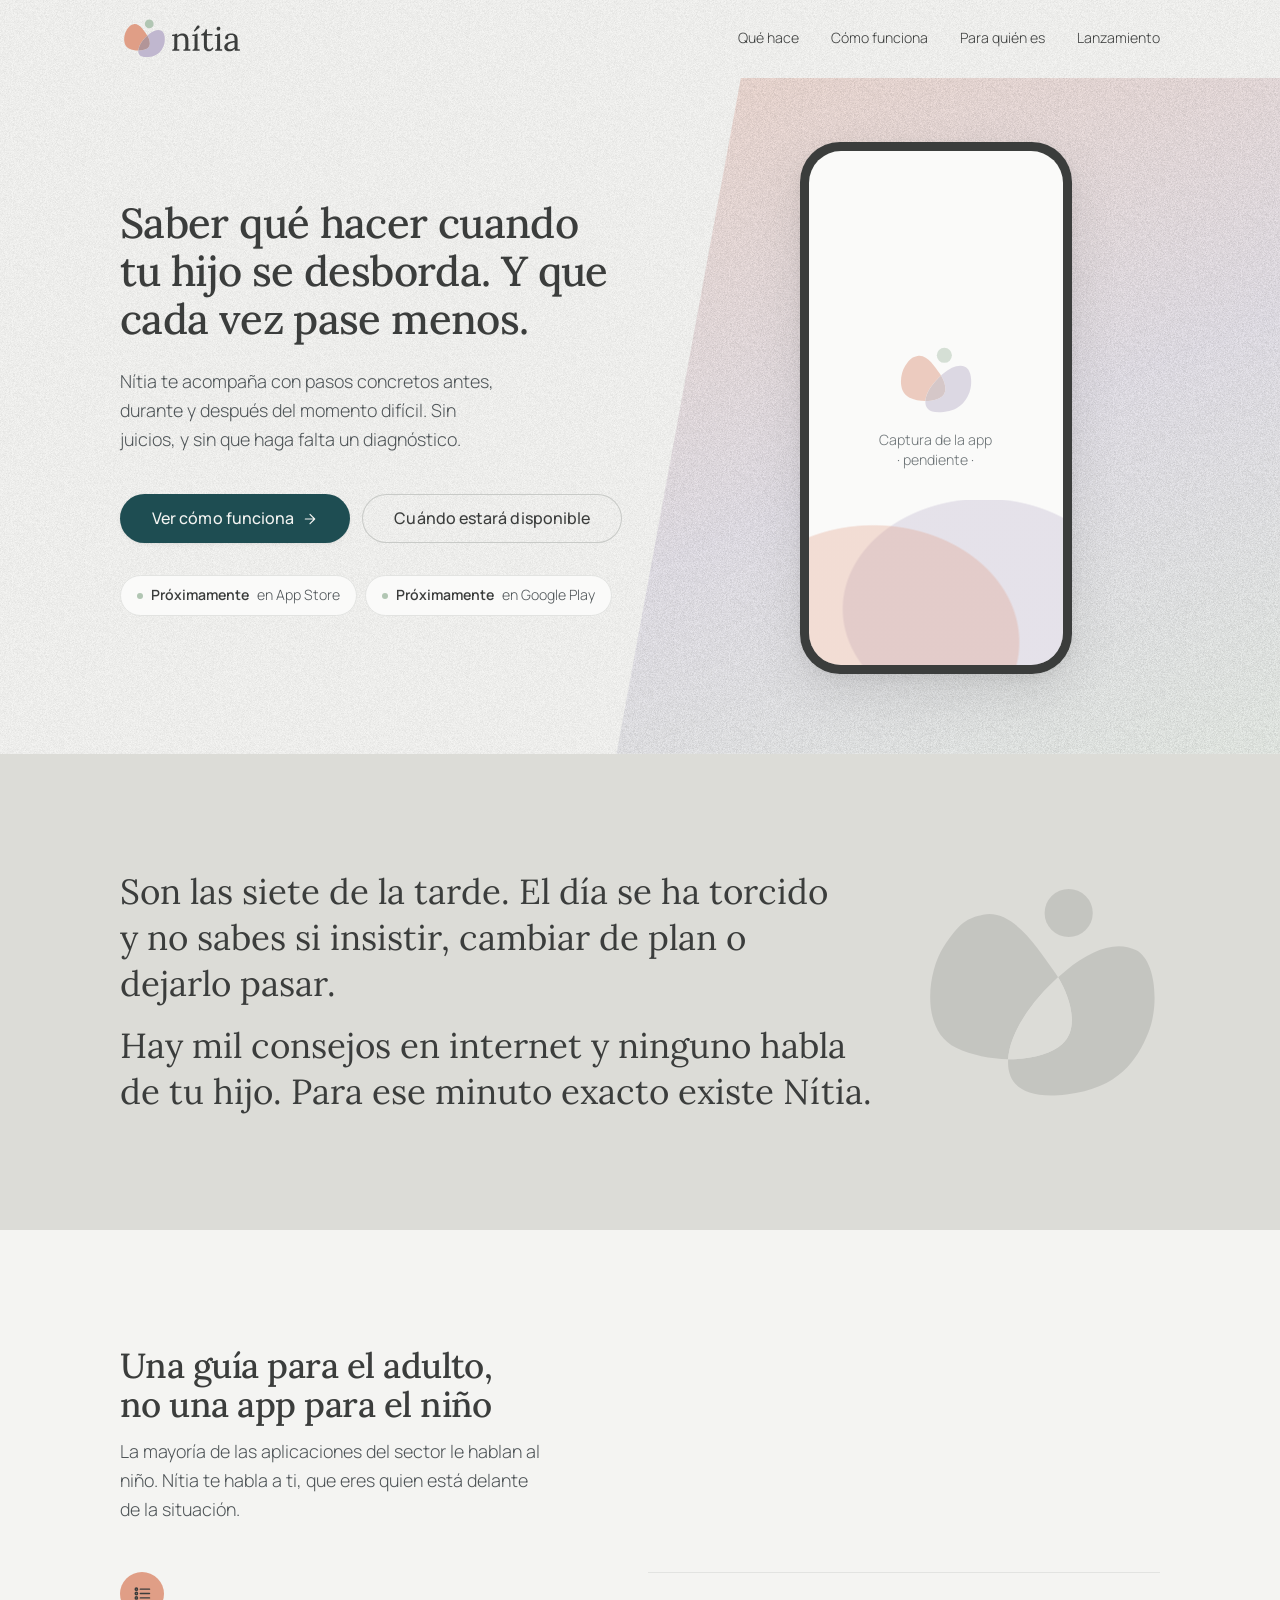
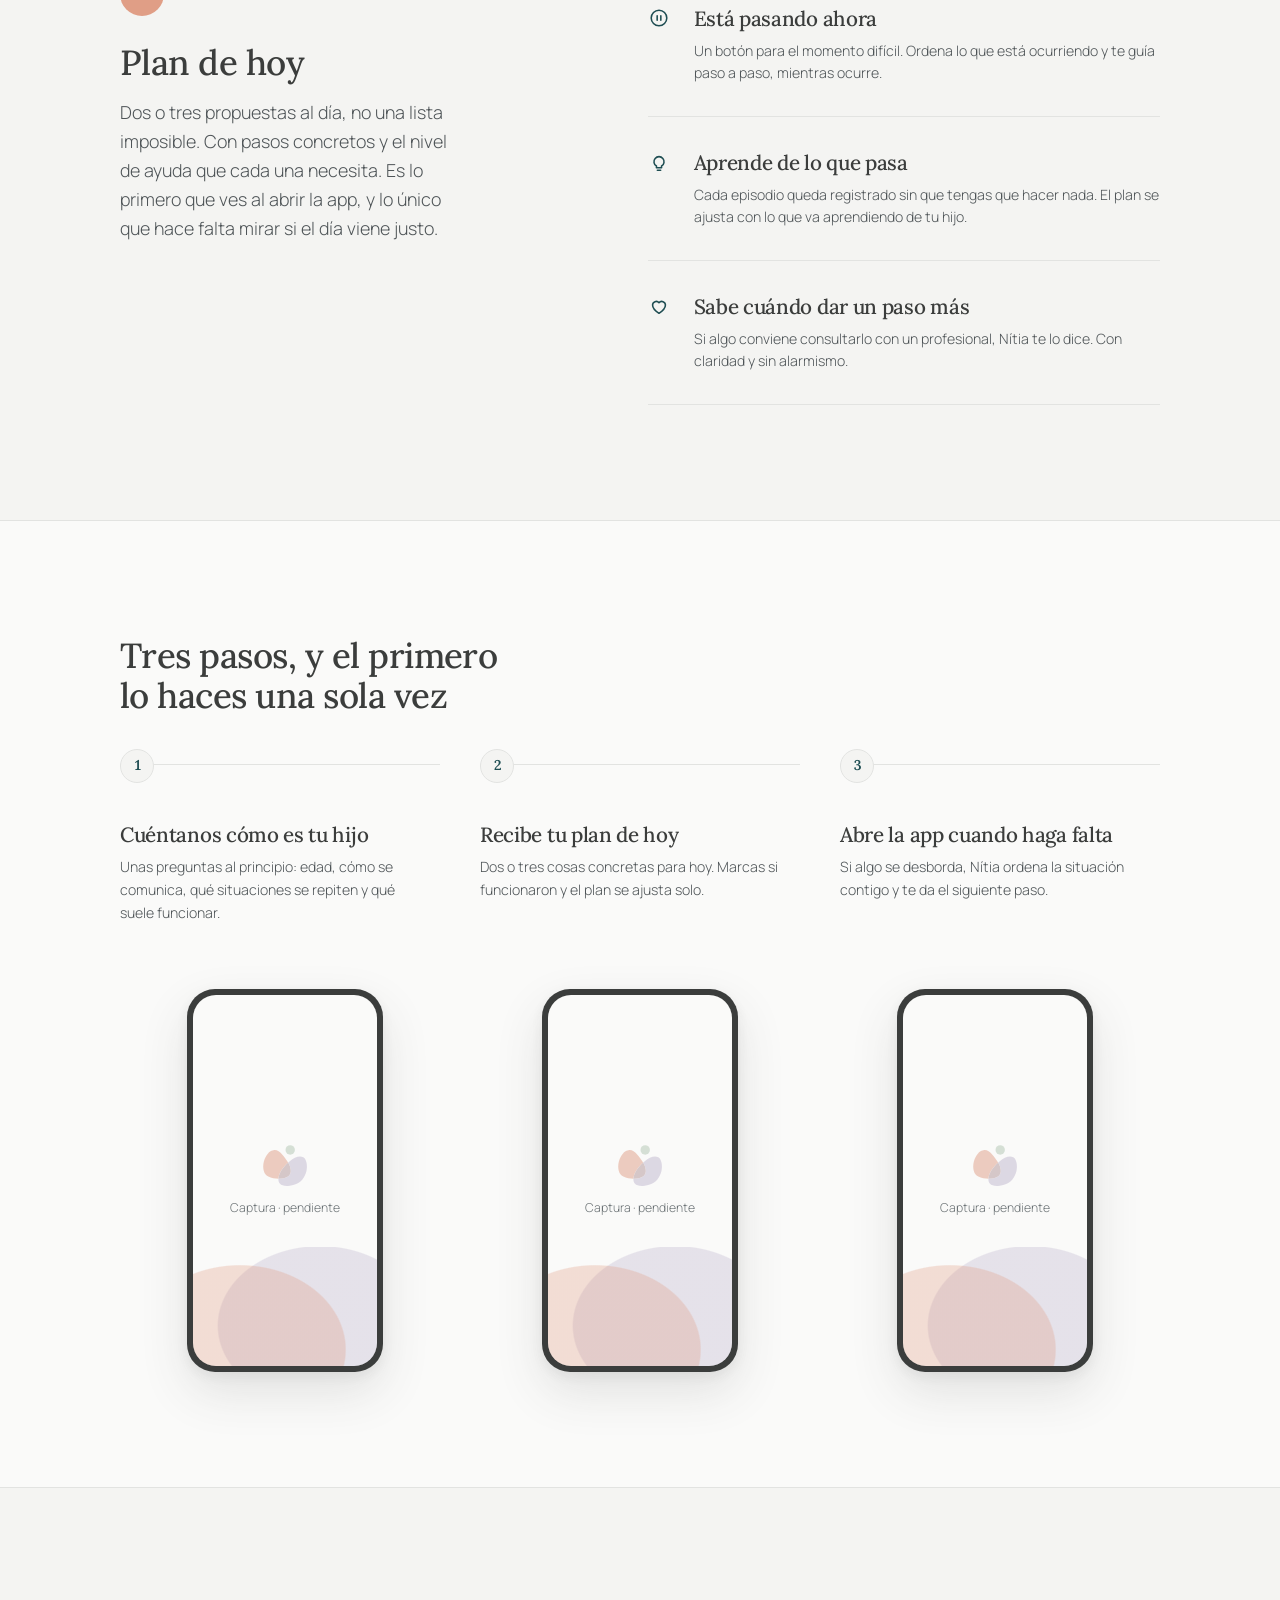
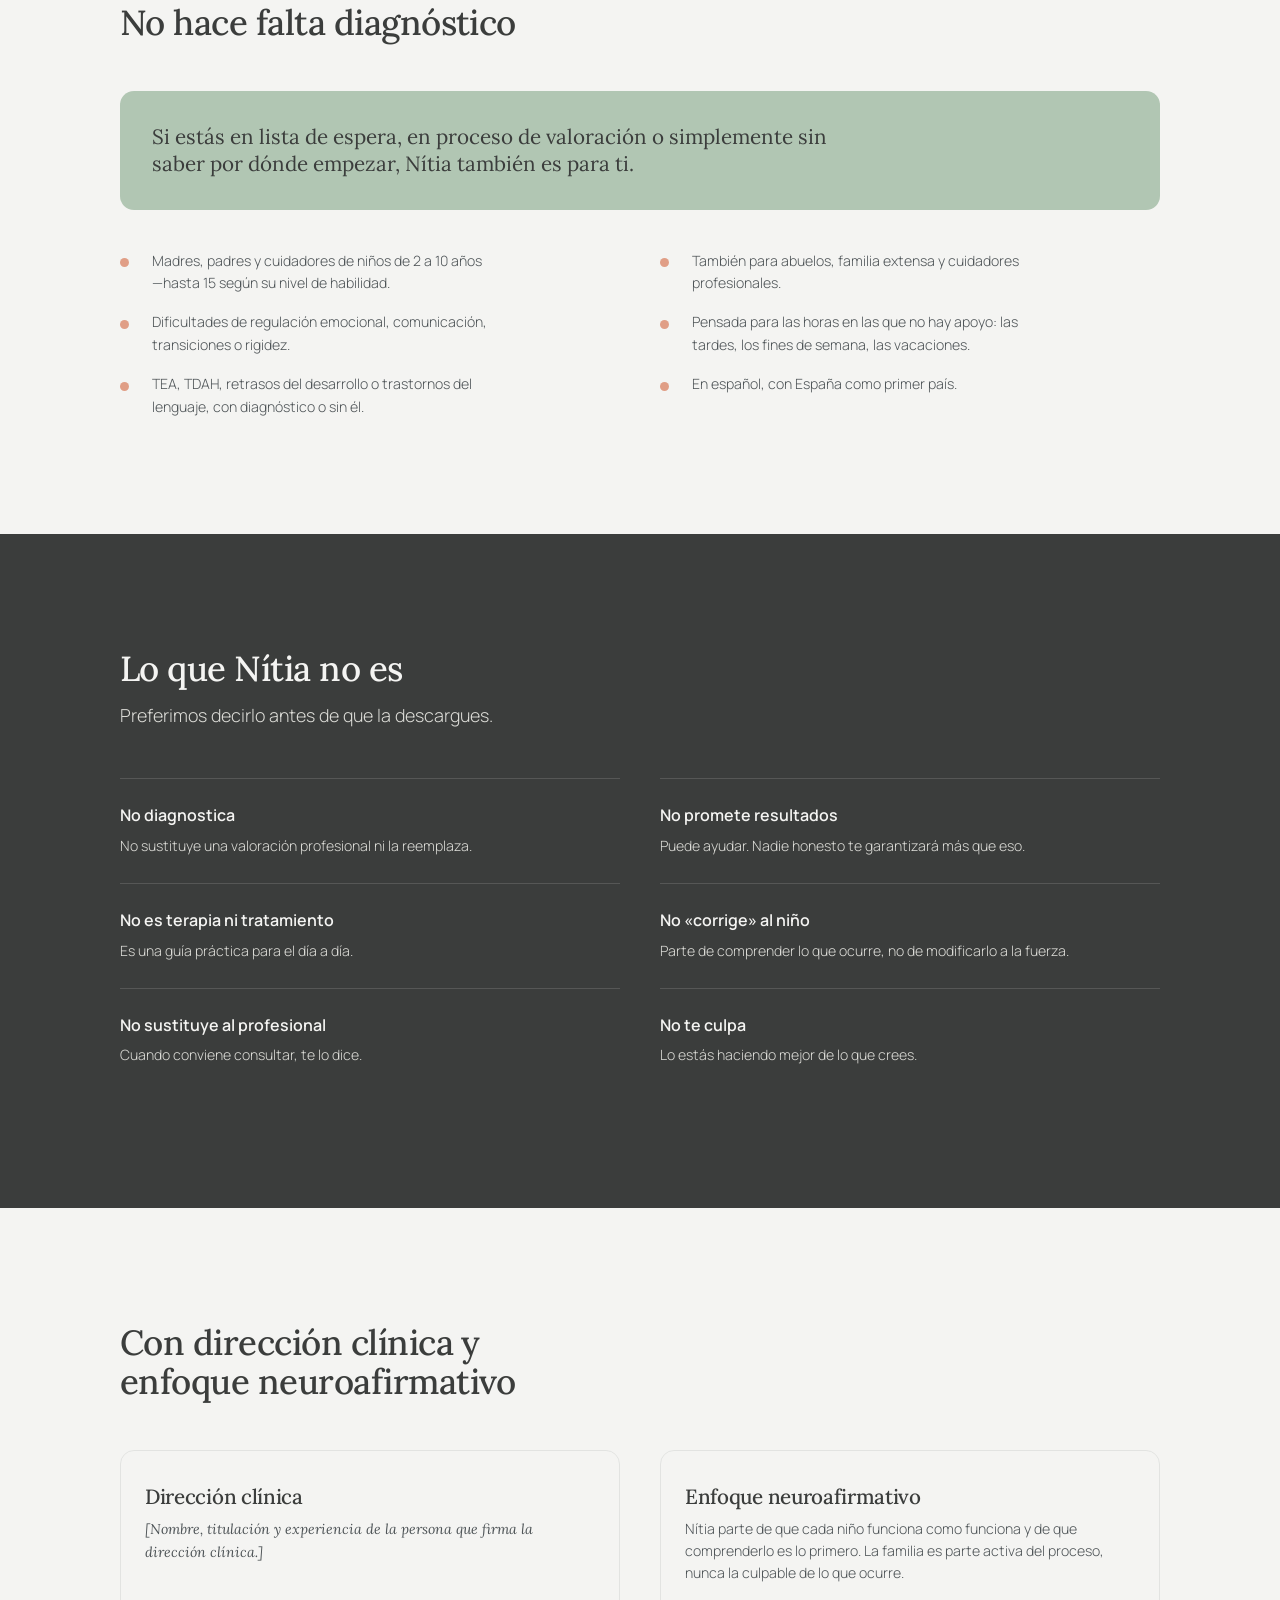
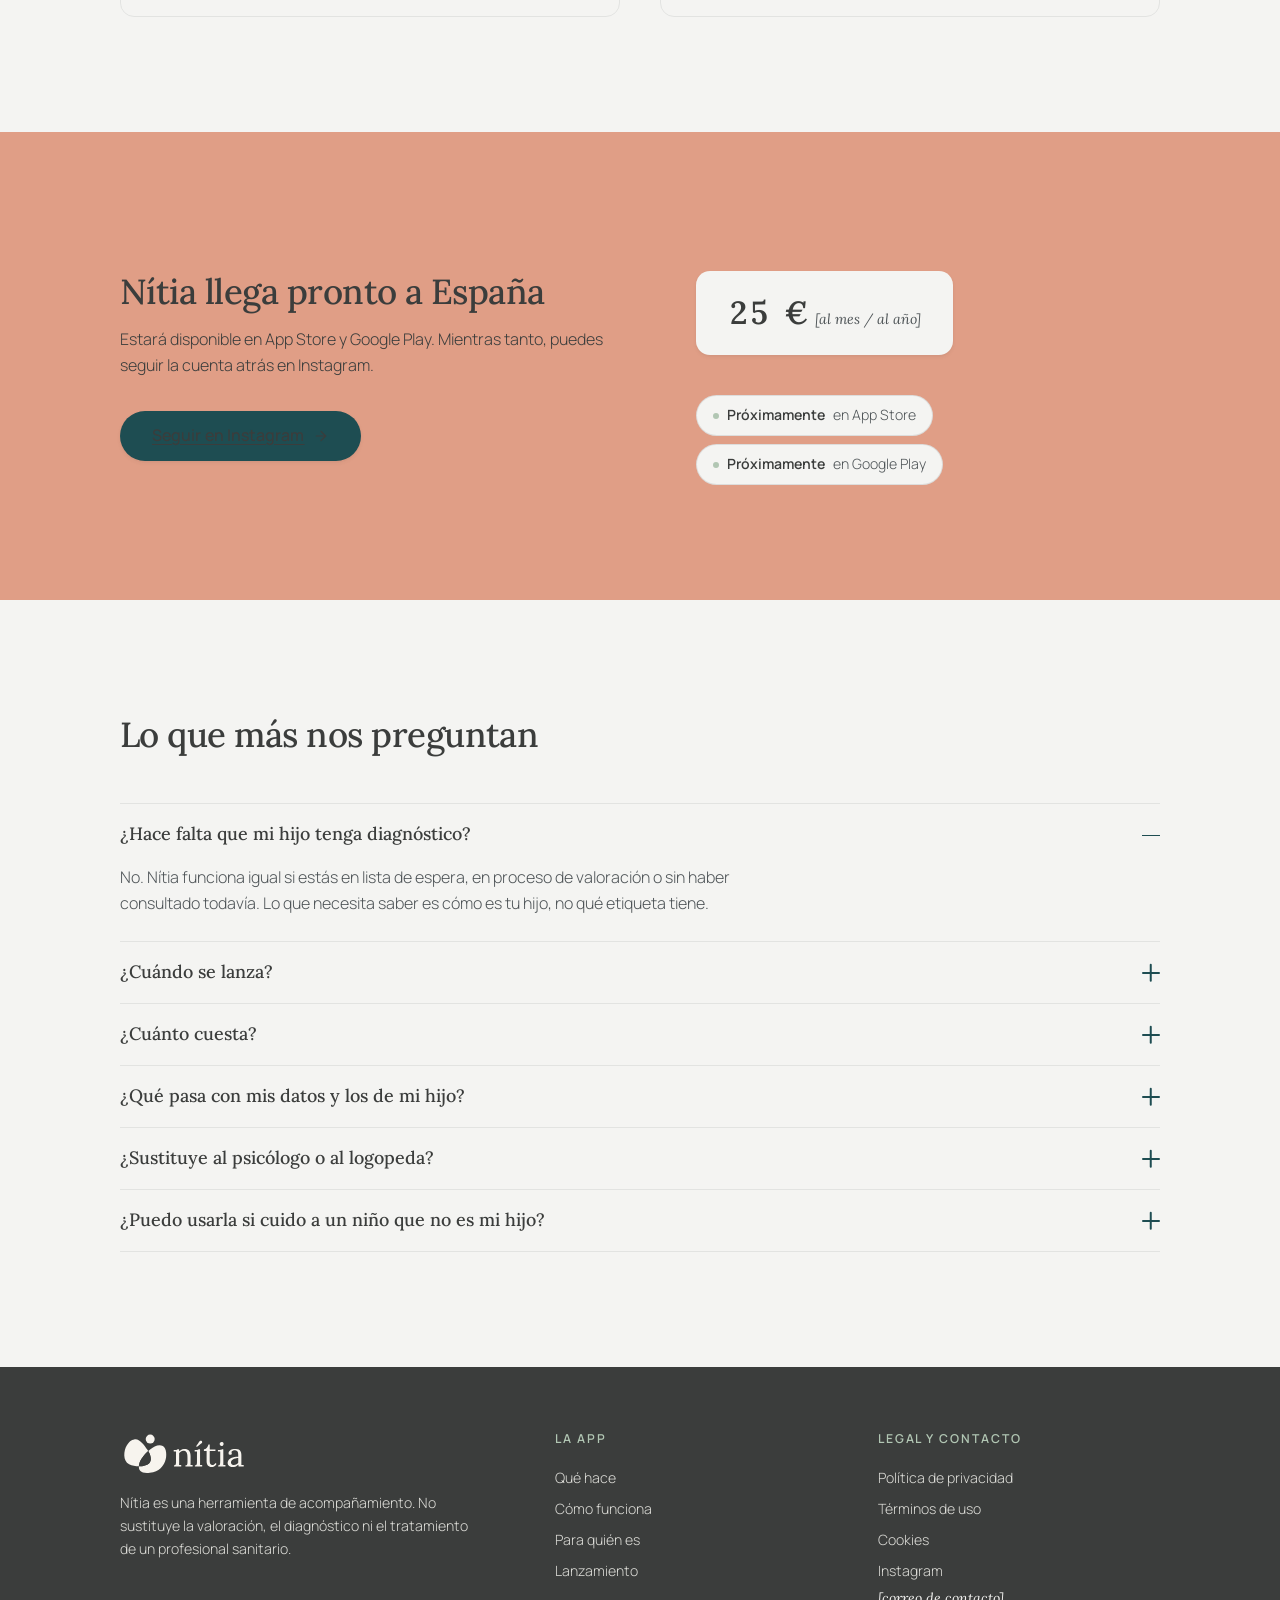
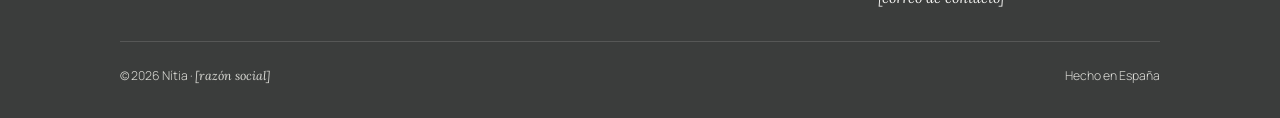
==== index.html @ d36d32ac "Landing Nitia - version para revision del cliente" ====
<!DOCTYPE html>
<html lang="es">
<head>
<meta charset="utf-8">
<meta name="viewport" content="width=device-width, initial-scale=1">

<title>Nítia — Acompañamiento para cuidar con más calma</title>
<meta name="description" content="Nítia acompaña a madres, padres y cuidadores con pasos concretos antes, durante y después del momento difícil. No hace falta diagnóstico. Próximamente en España.">
<!-- El dominio se escribe «nítia.app» para las personas, pero canonical,
     og:url y og:image lo llevan en punycode: es la forma que esperan los
     rastreadores y los generadores de vista previa de WhatsApp o Instagram. -->
<link rel="canonical" href="https://xn--ntia-hpa.app/">

<meta property="og:type" content="website">
<meta property="og:locale" content="es_ES">
<meta property="og:url" content="https://xn--ntia-hpa.app/">
<meta property="og:title" content="Nítia — Acompañamiento para cuidar con más calma">
<meta property="og:description" content="Saber qué hacer cuando tu hijo se desborda. Y que cada vez pase menos.">
<!-- PENDIENTE · imagen para compartir, 1200 × 630 px
<meta property="og:image" content="https://xn--ntia-hpa.app/src/img/og.jpg"> -->

<link rel="icon" href="src/img/logo/nitia-isotipo.svg" type="image/svg+xml">
<meta name="theme-color" content="#F7F4EE">

<!-- ══════════════════════════════════════════════════════════════════════
     TIPOGRAFÍA · autoalojada desde el 15-09-2026.
     Los ocho .woff2 están en src/fuentes/ (184 KB, subconjunto latino).
     Ya NO se pide nada a servidores de Google: ni conexión, ni IP del
     visitante entregada a un tercero.
     Se precargan los DOS CORTES QUE LA PÁGINA USA DE VERDAD —el cuerpo en
     Manrope 300 y los titulares en Lora 500—, medidos sobre la página
     renderizada. Precargar un corte que nadie usa son bytes tirados.
     ══════════════════════════════════════════════════════════════════════ -->
<link rel="preload" href="src/fuentes/manrope-latin-300-normal.woff2" as="font" type="font/woff2" crossorigin>
<link rel="preload" href="src/fuentes/lora-latin-500-normal.woff2" as="font" type="font/woff2" crossorigin>
<link rel="stylesheet" href="src/fuentes/fuentes.css?v=2026-09-15">

<!-- Hojas modulares, en paralelo y en orden de cascada. -->
<link rel="stylesheet" href="css/01-tokens.css?v=2026-09-15">
<link rel="stylesheet" href="css/02-base.css?v=2026-09-15">
<link rel="stylesheet" href="css/03-componentes.css?v=2026-09-15">
<link rel="stylesheet" href="css/04-secciones.css?v=2026-09-15">
<link rel="stylesheet" href="css/05-utilidades.css?v=2026-09-15">
</head>

<body data-modo="presentacion">
<div class="grano" aria-hidden="true"></div>

<a class="saltar" href="#contenido">Saltar al contenido</a>

<!-- ══ Cabecera ═══════════════════════════════════════════════════════ -->
<header class="cabecera" data-fijada="no">
  <div class="envoltura cabecera__fila">
    <!-- "./" y no "/": así el enlace funciona tanto si la página vive en la
     raíz de su dominio como si está en una subcarpeta (GitHub Pages). -->
    <a class="marca" href="./" aria-label="Nítia — inicio">
      <img src="src/img/logo/nitia-logo.svg" alt="" width="820" height="291" decoding="async">
    </a>
    <nav class="menu" aria-label="Principal">
      <a href="#que-hace">Qué hace</a>
      <a href="#como-funciona">Cómo funciona</a>
      <a href="#para-quien">Para quién es</a>
      <a href="#lanzamiento">Lanzamiento</a>
    </nav>
  </div>
</header>

<main id="contenido">

<!-- ══ 1 · Héroe ══════════════════════════════════════════════════════ -->
<section class="heroe">
  <!-- Plano de color con borde recto, en la mitad derecha. Sustituye a las
       dos manchas difusas que había aquí: enmarca el dispositivo y deja la
       columna de texto sobre crema limpia. Las tintas siguen siendo las del
       brandbook; lo que cambia es que hay una decisión de composición en vez
       de una forma orgánica aproximada. -->
  <div class="heroe__plano" aria-hidden="true"></div>

  <div class="envoltura heroe__reticula">
    <div>
      <h1 data-aparece style="--retraso:60ms">
        Saber qué hacer cuando tu hijo se desborda. Y que cada vez pase menos.
      </h1>
      <p class="heroe__entrada" data-aparece style="--retraso:140ms">
        Nítia te acompaña con pasos concretos antes, durante y después del
        momento difícil. Sin juicios, y sin que haga falta un diagnóstico.
      </p>

      <div class="heroe__acciones" data-aparece style="--retraso:220ms">
        <a class="boton" href="#como-funciona">
          Ver cómo funciona
          <svg class="flecha" viewBox="0 0 24 24" fill="none" stroke="currentColor"
               stroke-width="1.8" stroke-linecap="round" stroke-linejoin="round" aria-hidden="true">
            <path d="M5 12h13M12 5l7 7-7 7"/>
          </svg>
        </a>
        <a class="boton boton--fantasma" href="#lanzamiento">Cuándo estará disponible</a>
      </div>

      <div class="tiendas" data-aparece style="--retraso:290ms">
        <!-- Las insignias oficiales de App Store y Google Play son activos de
             marca de Apple y Google, con normas de uso propias. Hasta que se
             descarguen de sus recursos oficiales, este tratamiento
             tipográfico dice lo mismo sin usarlas indebidamente. -->
        <span class="pildora"><span class="punto"></span><b>Próximamente</b> en App Store</span>
        <span class="pildora"><span class="punto"></span><b>Próximamente</b> en Google Play</span>
      </div>
    </div>

    <div data-aparece style="--retraso:180ms; justify-self:center">
      <div class="marco">
        <div class="marco__pantalla">
          <!-- PENDIENTE · captura real. Cuando llegue:
               <img src="src/img/capturas/inicio.png" alt="Pantalla de inicio de Nítia">
               y se borra el marcador de abajo. Ver src/img/capturas/LEEME.md -->
          <img loading="lazy" decoding="async" class="marco__filigrana" src="src/img/logo/nitia-isotipo.svg" alt="" aria-hidden="true" width="283" height="262">
          <p class="marco__nota">Captura de la app<br>· pendiente ·</p>
        </div>
      </div>
    </div>
  </div>
</section>

<!-- ══ 2 · El momento ═════════════════════════════════════════════════ -->
<section class="momento">
  <div class="envoltura">
    <div class="momento__reticula">
      <div class="momento__texto" data-aparece style="--retraso:80ms">
        <p>Son las siete de la tarde. El día se ha torcido y no sabes si insistir,
           cambiar de plan o dejarlo pasar.</p>
        <p>Hay mil consejos en internet y ninguno habla de tu hijo. Para ese
           minuto exacto existe Nítia.</p>
      </div>
      <!-- Isotipo de filigrana: equilibra la banda con marca, no con relleno.
           La aparición va en el contenedor para no pisar la opacidad. -->
      <div data-aparece style="--retraso:200ms">
        <img loading="lazy" decoding="async" class="momento__filigrana" src="src/img/logo/nitia-isotipo-carbon.svg"
             alt="" aria-hidden="true" width="283" height="262">
      </div>
    </div>
  </div>
</section>

<!-- ══ 3 · Qué hace ═══════════════════════════════════════════════════ -->
<section id="que-hace">
  <div class="envoltura">
    <div class="encabeza" data-aparece>
      <h2>Una guía para el adulto, no una app para el niño</h2>
      <p>La mayoría de las aplicaciones del sector le hablan al niño. Nítia te
         habla a ti, que eres quien está delante de la situación.</p>
    </div>

    <!-- Cuatro capacidades distintas, con jerarquia: la principal ocupa el
         doble y las otras tres se leen como filas. Ni una sola caja. -->
    <div class="hace">
      <article class="hace__principal" data-aparece>
        <div class="ficha ficha--terracota">
          <svg viewBox="0 0 24 24" fill="none" stroke="#3B3D3C" stroke-width="1.7"
               stroke-linecap="round" stroke-linejoin="round" aria-hidden="true">
            <path d="M9.5 7H20M9.5 12H20M9.5 17H20"/>
            <circle cx="5" cy="7" r="1.3"/><circle cx="5" cy="12" r="1.3"/><circle cx="5" cy="17" r="1.3"/>
          </svg>
        </div>
        <h3>Plan de hoy</h3>
        <p>Dos o tres propuestas al d&iacute;a, no una lista imposible. Con pasos
           concretos y el nivel de ayuda que cada una necesita. Es lo primero
           que ves al abrir la app, y lo &uacute;nico que hace falta mirar si el d&iacute;a
           viene justo.</p>
      </article>

      <div class="hace__resto">
        <article class="hace__fila" data-aparece>
          <svg class="hace__icono" viewBox="0 0 24 24" fill="none" stroke="currentColor"
               stroke-width="1.7" stroke-linecap="round" stroke-linejoin="round" aria-hidden="true">
            <circle cx="12" cy="12" r="8.5"/><path d="M10 9.5v5M14 9.5v5"/>
          </svg>
          <div>
            <h3>Est&aacute; pasando ahora</h3>
            <p>Un bot&oacute;n para el momento dif&iacute;cil. Ordena lo que est&aacute; ocurriendo
               y te gu&iacute;a paso a paso, mientras ocurre.</p>
          </div>
        </article>

        <article class="hace__fila" data-aparece style="--retraso:70ms">
          <svg class="hace__icono" viewBox="0 0 24 24" fill="none" stroke="currentColor"
               stroke-width="1.7" stroke-linecap="round" stroke-linejoin="round" aria-hidden="true">
            <path d="M9.2 16.4a5.5 5.5 0 1 1 5.6 0v1.9H9.2z"/><path d="M10.2 21h3.6"/>
          </svg>
          <div>
            <h3>Aprende de lo que pasa</h3>
            <p>Cada episodio queda registrado sin que tengas que hacer nada. El
               plan se ajusta con lo que va aprendiendo de tu hijo.</p>
          </div>
        </article>

        <article class="hace__fila" data-aparece style="--retraso:140ms">
          <svg class="hace__icono" viewBox="0 0 24 24" fill="none" stroke="currentColor"
               stroke-width="1.7" stroke-linecap="round" stroke-linejoin="round" aria-hidden="true">
            <path d="M12 20s-7-4.4-7-9a4 4 0 0 1 7-2.6A4 4 0 0 1 19 11c0 4.6-7 9-7 9z"/>
          </svg>
          <div>
            <h3>Sabe cu&aacute;ndo dar un paso m&aacute;s</h3>
            <p>Si algo conviene consultarlo con un profesional, N&iacute;tia te lo
               dice. Con claridad y sin alarmismo.</p>
          </div>
        </article>
      </div>
    </div>
  </div>
</section>

<!-- ══ 4 · Cómo funciona ══════════════════════════════════════════════ -->
<section id="como-funciona" class="comofunciona">
  <div class="envoltura">
    <div class="encabeza" data-aparece>
      <h2>Tres pasos, y el primero lo haces una sola vez</h2>
    </div>

    <div class="rejilla rejilla--3 rejilla--ancha escalonado">
      <div class="paso" data-aparece>
        <span class="paso__numero">1</span>
        <h3>Cuéntanos cómo es tu hijo</h3>
        <p>Unas preguntas al principio: edad, cómo se comunica, qué situaciones
           se repiten y qué suele funcionar.</p>
      </div>
      <div class="paso" data-aparece>
        <span class="paso__numero">2</span>
        <h3>Recibe tu plan de hoy</h3>
        <p>Dos o tres cosas concretas para hoy. Marcas si funcionaron y el plan
           se ajusta solo.</p>
      </div>
      <div class="paso" data-aparece>
        <span class="paso__numero">3</span>
        <h3>Abre la app cuando haga falta</h3>
        <p>Si algo se desborda, Nítia ordena la situación contigo y te da el
           siguiente paso.</p>
      </div>
    </div>

    <div class="comofunciona__marcos escalonado">
      <!-- PENDIENTE · las tres capturas. Ver src/img/capturas/LEEME.md -->
      <div class="marco marco--chico" data-aparece>
        <div class="marco__pantalla">
          <img loading="lazy" decoding="async" class="marco__filigrana" src="src/img/logo/nitia-isotipo.svg" alt="" aria-hidden="true" width="283" height="262">
          <p class="marco__nota">Captura · pendiente</p>
        </div>
      </div>
      <div class="marco marco--chico" data-aparece>
        <div class="marco__pantalla">
          <img loading="lazy" decoding="async" class="marco__filigrana" src="src/img/logo/nitia-isotipo.svg" alt="" aria-hidden="true" width="283" height="262">
          <p class="marco__nota">Captura · pendiente</p>
        </div>
      </div>
      <div class="marco marco--chico" data-aparece>
        <div class="marco__pantalla">
          <img loading="lazy" decoding="async" class="marco__filigrana" src="src/img/logo/nitia-isotipo.svg" alt="" aria-hidden="true" width="283" height="262">
          <p class="marco__nota">Captura · pendiente</p>
        </div>
      </div>
    </div>
  </div>
</section>

<!-- ══ 5 · Para quién es ══════════════════════════════════════════════ -->
<section id="para-quien">
  <div class="envoltura">
    <div class="encabeza" data-aparece>
      <h2>No hace falta diagnóstico</h2>
    </div>

    <div class="abierto" data-aparece style="--retraso:80ms">
      <p>Si estás en lista de espera, en proceso de valoración o simplemente sin
         saber por dónde empezar, Nítia también es para ti.</p>
    </div>

    <div class="rejilla rejilla--2 rejilla--ancha">
      <ul class="listado" data-aparece>
        <li>Madres, padres y cuidadores de niños de 2 a 10 años —hasta 15 según su nivel de habilidad.</li>
        <li>Dificultades de regulación emocional, comunicación, transiciones o rigidez.</li>
        <li>TEA, TDAH, retrasos del desarrollo o trastornos del lenguaje, con diagnóstico o sin él.</li>
      </ul>
      <ul class="listado" data-aparece style="--retraso:90ms">
        <li>También para abuelos, familia extensa y cuidadores profesionales.</li>
        <li>Pensada para las horas en las que no hay apoyo: las tardes, los fines de semana, las vacaciones.</li>
        <li>En español, con España como primer país.</li>
      </ul>
    </div>
  </div>
</section>

<!-- ══ 6 · Lo que Nítia no es ═════════════════════════════════════════ -->
<section class="noes">
  <div class="envoltura">
    <div class="encabeza" data-aparece>
      <h2>Lo que Nítia no es</h2>
      <p>Preferimos decirlo antes de que la descargues.</p>
    </div>

    <div class="rejilla rejilla--2 rejilla--ancha">
      <div data-aparece>
        <div class="negacion"><b>No diagnostica</b><span>No sustituye una valoración profesional ni la reemplaza.</span></div>
        <div class="negacion"><b>No es terapia ni tratamiento</b><span>Es una guía práctica para el día a día.</span></div>
        <div class="negacion"><b>No sustituye al profesional</b><span>Cuando conviene consultar, te lo dice.</span></div>
      </div>
      <div data-aparece style="--retraso:90ms">
        <div class="negacion"><b>No promete resultados</b><span>Puede ayudar. Nadie honesto te garantizará más que eso.</span></div>
        <div class="negacion"><b>No «corrige» al niño</b><span>Parte de comprender lo que ocurre, no de modificarlo a la fuerza.</span></div>
        <div class="negacion"><b>No te culpa</b><span>Lo estás haciendo mejor de lo que crees.</span></div>
      </div>
    </div>
  </div>
</section>

<!-- ══ 7 · Quién está detrás ══════════════════════════════════════════ -->
<section class="detras">
  <div class="envoltura">
    <div class="encabeza" data-aparece>
      <h2>Con dirección clínica y enfoque neuroafirmativo</h2>
    </div>

    <div class="rejilla rejilla--2 rejilla--ancha escalonado">
      <article class="tarjeta" data-aparece>
        <h3>Dirección clínica</h3>
        <!-- PENDIENTE · datos reales del Cliente. No se inventa ninguna credencial. -->
        <p><em>[Nombre, titulación y experiencia de la persona que firma la
           dirección clínica.]</em></p>
      </article>
      <article class="tarjeta" data-aparece>
        <h3>Enfoque neuroafirmativo</h3>
        <p>Nítia parte de que cada niño funciona como funciona y de que
           comprenderlo es lo primero. La familia es parte activa del proceso,
           nunca la culpable de lo que ocurre.</p>
      </article>
    </div>
  </div>
</section>

<!-- ══ 8 · Lanzamiento ════════════════════════════════════════════════ -->
<section id="lanzamiento" class="lanzamiento">
  <div class="envoltura lanzamiento__reticula">
   <div class="lanzamiento__caja">
    <h2 data-aparece style="--retraso:60ms">Nítia llega pronto a España</h2>

    <!-- ── Modo presentación · activo ──────────────────────────────── -->
    <div class="solo-presentacion" data-aparece style="--retraso:130ms">
      <p>Estará disponible en App Store y Google Play. Mientras tanto, puedes
         seguir la cuenta atrás en Instagram.</p>

      <p style="margin-top:var(--e-6)">
        <a class="boton" href="https://instagram.com/nitia.app" rel="noopener">
          Seguir en Instagram
          <svg class="flecha" viewBox="0 0 24 24" fill="none" stroke="currentColor"
               stroke-width="1.8" stroke-linecap="round" stroke-linejoin="round" aria-hidden="true">
            <path d="M5 12h13M12 5l7 7-7 7"/>
          </svg>
        </a>
      </p>
    </div>

    <!-- ── Modo lista de espera · oculto ───────────────────────────────
         Se activa cambiando data-modo en el <body>. Antes hacen falta la
         política de privacidad publicada y un destino para los correos:
         el atributo action está vacío a propósito. -->
    <div class="solo-waitlist">
      <p>Déjanos tu correo y te avisamos el día que Nítia esté disponible.</p>

      <form class="formulario" action="" method="post">
        <label class="solo-lectores" for="correo">Tu correo electrónico</label>
        <input id="correo" name="correo" type="email" required
               autocomplete="email" placeholder="tu@correo.com">
        <button class="boton" type="submit">Avísame</button>
      </form>

      <p class="consentimiento">
        <input id="acepto" name="acepto" type="checkbox" required>
        <label for="acepto">Acepto que Nítia guarde mi correo para avisarme del
          lanzamiento. Puedo darme de baja cuando quiera.
          <a href="legal/privacidad.html">Política de privacidad</a>.</label>
      </p>
    </div>
   </div>

   <!-- Columna derecha: precio y tiendas. Equilibra la banda de color. -->
   <div class="lanzamiento__lado solo-presentacion" data-aparece style="--retraso:200ms">
     <div class="precio">
       <b>25 €</b>
       <!-- PENDIENTE · confirmar la periodicidad de la suscripción -->
       <span><em>[al mes / al año]</em></span>
     </div>
     <div class="tiendas">
       <span class="pildora"><span class="punto"></span><b>Próximamente</b> en App Store</span>
       <span class="pildora"><span class="punto"></span><b>Próximamente</b> en Google Play</span>
     </div>
   </div>
  </div>
</section>

<!-- ══ 9 · Preguntas frecuentes ═══════════════════════════════════════ -->
<section>
  <div class="envoltura preguntas__caja">
    <div class="encabeza" data-aparece>
      <h2>Lo que más nos preguntan</h2>
    </div>

    <div data-aparece style="--retraso:80ms">
      <div class="acordeon" data-abierto="si">
        <button class="acordeon__cabeza" type="button" aria-expanded="true" aria-controls="p1">
          ¿Hace falta que mi hijo tenga diagnóstico?
          <span class="acordeon__signo" aria-hidden="true"></span>
        </button>
        <div class="acordeon__caja" id="p1">
          <div class="acordeon__interior">
            <p>No. Nítia funciona igual si estás en lista de espera, en proceso
               de valoración o sin haber consultado todavía. Lo que necesita
               saber es cómo es tu hijo, no qué etiqueta tiene.</p>
          </div>
        </div>
      </div>

      <div class="acordeon" data-abierto="no">
        <button class="acordeon__cabeza" type="button" aria-expanded="false" aria-controls="p2">
          ¿Cuándo se lanza?
          <span class="acordeon__signo" aria-hidden="true"></span>
        </button>
        <div class="acordeon__caja" id="p2">
          <div class="acordeon__interior">
            <!-- PENDIENTE · fecha o ventana de lanzamiento -->
            <p><em>[Fecha o ventana de lanzamiento.]</em></p>
          </div>
        </div>
      </div>

      <div class="acordeon" data-abierto="no">
        <button class="acordeon__cabeza" type="button" aria-expanded="false" aria-controls="p3">
          ¿Cuánto cuesta?
          <span class="acordeon__signo" aria-hidden="true"></span>
        </button>
        <div class="acordeon__caja" id="p3">
          <div class="acordeon__interior">
            <p>La suscripción es de 25 € <em>[al mes / al año]</em>. España es el
               primer país; después llegará a Latinoamérica.</p>
          </div>
        </div>
      </div>

      <div class="acordeon" data-abierto="no">
        <button class="acordeon__cabeza" type="button" aria-expanded="false" aria-controls="p4">
          ¿Qué pasa con mis datos y los de mi hijo?
          <span class="acordeon__signo" aria-hidden="true"></span>
        </button>
        <div class="acordeon__caja" id="p4">
          <div class="acordeon__interior">
            <!-- PENDIENTE · redactar con la política de privacidad definitiva -->
            <p><em>[Qué datos se recogen, para qué, dónde se guardan y cómo se
               eliminan. Responder con la política de privacidad publicada.]</em></p>
          </div>
        </div>
      </div>

      <div class="acordeon" data-abierto="no">
        <button class="acordeon__cabeza" type="button" aria-expanded="false" aria-controls="p5">
          ¿Sustituye al psicólogo o al logopeda?
          <span class="acordeon__signo" aria-hidden="true"></span>
        </button>
        <div class="acordeon__caja" id="p5">
          <div class="acordeon__interior">
            <p>No, y no pretende hacerlo. Nítia acompaña las horas en las que no
               hay nadie más, y te avisa cuando algo conviene consultarlo con un
               profesional.</p>
          </div>
        </div>
      </div>

      <div class="acordeon" data-abierto="no">
        <button class="acordeon__cabeza" type="button" aria-expanded="false" aria-controls="p6">
          ¿Puedo usarla si cuido a un niño que no es mi hijo?
          <span class="acordeon__signo" aria-hidden="true"></span>
        </button>
        <div class="acordeon__caja" id="p6">
          <div class="acordeon__interior">
            <p>Sí. Abuelos, familia extensa y cuidadores profesionales pueden
               usarla igual.</p>
          </div>
        </div>
      </div>
    </div>
  </div>
</section>

</main>

<!-- ══ 10 · Pie ═══════════════════════════════════════════════════════ -->
<footer class="pie">
  <div class="envoltura">
    <div class="pie__superior">
      <div>
        <!-- Monocromo con el encuentro calado, en Crema. El solape queda
             transparente y deja ver el Carbón del pie: es la regla de la
             lámina 04 del brandbook. -->
        <div class="marca">
          <img loading="lazy" decoding="async" src="src/img/logo/nitia-logo-crema.svg" alt="Nítia" width="820" height="291">
        </div>
        <p class="pie__aviso">
          Nítia es una herramienta de acompañamiento. No sustituye la
          valoración, el diagnóstico ni el tratamiento de un profesional
          sanitario.
        </p>
      </div>

      <div>
        <h3>La app</h3>
        <ul>
          <li><a href="#que-hace">Qué hace</a></li>
          <li><a href="#como-funciona">Cómo funciona</a></li>
          <li><a href="#para-quien">Para quién es</a></li>
          <li><a href="#lanzamiento">Lanzamiento</a></li>
        </ul>
      </div>

      <div>
        <h3>Legal y contacto</h3>
        <ul>
          <li><a href="legal/privacidad.html">Política de privacidad</a></li>
          <li><a href="legal/terminos.html">Términos de uso</a></li>
          <li><a href="legal/cookies.html">Cookies</a></li>
          <li><a href="https://instagram.com/nitia.app" rel="noopener">Instagram</a></li>
          <!-- PENDIENTE · correo real de contacto -->
          <li><em>[correo de contacto]</em></li>
        </ul>
      </div>
    </div>

    <div class="pie__inferior">
      <!-- PENDIENTE · razón social -->
      <span>© 2026 Nítia · <em>[razón social]</em></span>
      <span>Hecho en España</span>
    </div>
  </div>
</footer>

<script src="src/js/microinteracciones.js?v=2026-09-15" defer></script>
<script src="src/js/modo.js?v=2026-09-15" defer></script>
<script src="src/js/medicion.js?v=2026-09-15" defer></script>
</body>
</html>
---- src/fuentes/fuentes.css ----
/* ═══════════════════════════════════════════════════════════════════════
   TIPOGRAFÍA AUTOALOJADA · Lora + Manrope
   Actualizado el 16-09-2026: Manrope sustituye a Inter como palo seco.

   Ocho .woff2, subconjunto latino, descargados del repositorio de Fontsource
   —que empaqueta los originales de Google Fonts— y servidos desde aquí.
   Licencia SIL Open Font License 1.1 en las dos familias: uso comercial y
   alojamiento propio permitidos, también para el Cliente.

   Por qué autoalojarlas: un <link> a fonts.googleapis.com haría que el
   navegador de cada visitante se conectase a un servidor de Google y le
   entregase su IP antes de que nadie acepte nada. En un producto de salud
   infantil dirigido a familias en España, eso no compensa. Además cargan
   antes: una conexión externa menos.

   MANROPE NO TIENE CURSIVA. No existe, no es que falte el archivo. Por eso
   los <em> de la página usan la itálica de Lora (ver 02-base.css). La
   alternativa era dejar que el navegador inclinase la redonda por su cuenta,
   que produce una falsa cursiva y se nota.
   ═══════════════════════════════════════════════════════════════════════ */

/* ── Lora ─────────────────────────────────────────────────────────── */
@font-face {
  font-family: 'Lora';
  font-style: normal;
  font-weight: 400;
  font-display: swap;
  src: url('lora-latin-400-normal.woff2') format('woff2');
  unicode-range: U+0000-00FF, U+0131, U+0152-0153, U+02BB-02BC, U+02C6,
                 U+02DA, U+02DC, U+2000-206F, U+2074, U+20AC, U+2122, U+2191,
                 U+2193, U+2212, U+2215, U+FEFF, U+FFFD;
}
@font-face {
  font-family: 'Lora';
  font-style: normal;
  font-weight: 500;
  font-display: swap;
  src: url('lora-latin-500-normal.woff2') format('woff2');
  unicode-range: U+0000-00FF, U+0131, U+0152-0153, U+02BB-02BC, U+02C6,
                 U+02DA, U+02DC, U+2000-206F, U+2074, U+20AC, U+2122, U+2191,
                 U+2193, U+2212, U+2215, U+FEFF, U+FFFD;
}
@font-face {
  font-family: 'Lora';
  font-style: normal;
  font-weight: 600;
  font-display: swap;
  src: url('lora-latin-600-normal.woff2') format('woff2');
  unicode-range: U+0000-00FF, U+0131, U+0152-0153, U+02BB-02BC, U+02C6,
                 U+02DA, U+02DC, U+2000-206F, U+2074, U+20AC, U+2122, U+2191,
                 U+2193, U+2212, U+2215, U+FEFF, U+FFFD;
}
@font-face {
  font-family: 'Lora';
  font-style: italic;
  font-weight: 400;
  font-display: swap;
  src: url('lora-latin-400-italic.woff2') format('woff2');
  unicode-range: U+0000-00FF, U+0131, U+0152-0153, U+02BB-02BC, U+02C6,
                 U+02DA, U+02DC, U+2000-206F, U+2074, U+20AC, U+2122, U+2191,
                 U+2193, U+2212, U+2215, U+FEFF, U+FFFD;
}
/* ── Manrope ─────────────────────────────────────────────────────────── */
@font-face {
  font-family: 'Manrope';
  font-style: normal;
  font-weight: 300;
  font-display: swap;
  src: url('manrope-latin-300-normal.woff2') format('woff2');
  unicode-range: U+0000-00FF, U+0131, U+0152-0153, U+02BB-02BC, U+02C6,
                 U+02DA, U+02DC, U+2000-206F, U+2074, U+20AC, U+2122, U+2191,
                 U+2193, U+2212, U+2215, U+FEFF, U+FFFD;
}
@font-face {
  font-family: 'Manrope';
  font-style: normal;
  font-weight: 400;
  font-display: swap;
  src: url('manrope-latin-400-normal.woff2') format('woff2');
  unicode-range: U+0000-00FF, U+0131, U+0152-0153, U+02BB-02BC, U+02C6,
                 U+02DA, U+02DC, U+2000-206F, U+2074, U+20AC, U+2122, U+2191,
                 U+2193, U+2212, U+2215, U+FEFF, U+FFFD;
}
@font-face {
  font-family: 'Manrope';
  font-style: normal;
  font-weight: 500;
  font-display: swap;
  src: url('manrope-latin-500-normal.woff2') format('woff2');
  unicode-range: U+0000-00FF, U+0131, U+0152-0153, U+02BB-02BC, U+02C6,
                 U+02DA, U+02DC, U+2000-206F, U+2074, U+20AC, U+2122, U+2191,
                 U+2193, U+2212, U+2215, U+FEFF, U+FFFD;
}
@font-face {
  font-family: 'Manrope';
  font-style: normal;
  font-weight: 600;
  font-display: swap;
  src: url('manrope-latin-600-normal.woff2') format('woff2');
  unicode-range: U+0000-00FF, U+0131, U+0152-0153, U+02BB-02BC, U+02C6,
                 U+02DA, U+02DC, U+2000-206F, U+2074, U+20AC, U+2122, U+2191,
                 U+2193, U+2212, U+2215, U+FEFF, U+FFFD;
}
---- css/01-tokens.css ----
/* ═════════════════════════════════════════════════════════════════════════
   01 · TOKENS
   Única fuente de verdad del sistema: color, tipografía, espaciado, curvas.
   Ningún otro archivo escribe un valor literal de color o de tiempo.
   Identidad: Brandbook Nítia v2.0 (DOC-2026-002), aprobado el 08-09-2026.
   ═════════════════════════════════════════════════════════════════════════ */

:root {

  /* ── Color de marca ─────────────────────────────────────────────────── */
  --carbon:     #3B3D3C;   /* texto, marca denominativa, superficies oscuras
                              NO se enfría: es el valor del brandbook y está
                              grabado dentro de nitia-logo.svg. Si se cambia
                              aquí, la palabra «nítia» de la cabecera deja de
                              coincidir con el texto que tiene al lado. */
  --crema:      #F4F4F2;   /* fondo principal · hueso frío, sin amarillo */
  --terracota:  #E09E86;   /* piedra izquierda del isotipo */
  --lavanda:    #C0B7CF;   /* piedra derecha del isotipo */
  --salvia:     #B1C6B3;   /* la luz del isotipo; confirma algo ya hecho */
  --malva:      #B29598;   /* SOLO el solape del logotipo. Ver la nota de abajo */
  --petroleo:   #1E4D52;   /* acción primaria · más profundo y saturado */
  --arena:      #DCDCD7;   /* superficie secundaria · neutra, ya no beige */

  /* El Malva está declarado por completitud del sistema, pero NO se usa en
     esta página. Existe únicamente como resultado del solape de las dos
     piedras dentro del logotipo: no es fondo, ni relleno, ni color de texto.
     Con Carbón encima se queda en 3,98:1 y no alcanza AA. */

  /* ── Color funcional ────────────────────────────────────────────────── */
  --superficie:       #FAFAF9;  /* tarjetas y bloques elevados sobre el fondo */
  --superficie-alta:  #FFFFFF;  /* estado elevado al pasar el ratón */
  --texto:            var(--carbon);
  --texto-medio:      #4E5457;  /* párrafos */
  --texto-tenue:      #6B7275;  /* pies y texto secundario */
  --texto-inverso:    var(--crema);
  --filete:           #E2E3E1;
  --filete-fuerte:    #C8CAC7;

  /* ── Velos ──────────────────────────────────────────────────────────── */
  /* Transparencias derivadas de las tintas base. Estaban escritas a mano
     en los otros CSS, que contradecía la regla de este archivo: si alguien
     cambiaba el Carbón aquí, aquellos se quedaban con el color viejo.
     Se escriben en rgba() y no con color-mix() para que el valor sea
     exactamente el mismo que había y nada se mueva de sitio. */
  --velo-carbon-12:    rgba(59, 61, 60, .12);
  --velo-carbon-18:    rgba(59, 61, 60, .18);
  --velo-carbon-20:    rgba(59, 61, 60, .20);
  --velo-carbon-22:    rgba(59, 61, 60, .22);
  --velo-crema-14:     rgba(244, 244, 242, .14);
  --velo-crema-22:     rgba(244, 244, 242, .22);
  --velo-petroleo-18:  rgba(30, 77, 82, .18);
  --velo-terracota-32: rgba(224, 158, 134, .32);
  --velo-lavanda-36:   rgba(192, 183, 207, .36);

  /* ── Tipografía ─────────────────────────────────────────────────────── */
  --serif: 'Lora', Georgia, 'Times New Roman', serif;
  --sans:  'Manrope', system-ui, -apple-system, 'Segoe UI', Helvetica, Arial, sans-serif;
  /* Manrope no tiene cursiva: los <em> van en itálica de Lora. Ver 02-base.css. */

  /* Escala mayor tercera (1,25) anclada en 17 px, fluida en los tamaños
     grandes para que el titular no se desborde en móvil. */
  --t-xs:   0.7647rem;   /* 13 px · rótulos en versalitas */
  --t-sm:   0.8824rem;   /* 15 px · pies, etiquetas */
  --t-base: 1rem;        /* 17 px · cuerpo */
  --t-md:   1.1176rem;   /* 19 px · entradillas */
  --t-lg:   clamp(1.29rem, 1.6vw, 1.47rem);   /* 22–25 px · h3 */
  --t-xl:   clamp(1.65rem, 2.9vw, 2.18rem);   /* 28–37 px · h2 */
  /* 33–45 px · h1. Bajado el 15-09-2026 desde clamp(2.05,4.4vw,2.88): a ese
     tamaño el titular caía en 4 líneas en escritorio. Dos skills coinciden
     en que un titular de héroe a 4 líneas es un error de cuerpo, no de
     longitud del texto. Medido: 3 líneas a 768, 1280 y 1600 px. */
  --t-2xl:  clamp(1.95rem, 4.0vw, 2.62rem);

  --peso-ligero: 300;
  --peso-normal: 400;
  --peso-medio:  500;
  --peso-fuerte: 600;

  --alto-apretado: 1.14;   /* titulares */
  --alto-medio:    1.32;   /* subtítulos */
  --alto-suelto:   1.62;   /* cuerpo */

  --track-titular:  -0.015em;
  --track-versal:    0.16em;

  /* ── Espaciado · escala de 4 px ─────────────────────────────────────── */
  --e-1: 0.25rem;  --e-2: 0.5rem;   --e-3: 0.75rem;  --e-4: 1rem;
  --e-5: 1.5rem;   --e-6: 2rem;     --e-7: 2.5rem;   --e-8: 3rem;
  --e-9: 4rem;     --e-10: 5rem;    --e-11: 6.5rem;  --e-12: 8rem;

  --aire-seccion: clamp(var(--e-9), 9vw, var(--e-12));  /* respiro vertical */

  /* ── Retícula ───────────────────────────────────────────────────────── */
  --ancho-max:   1120px;
  --ancho-texto: 68ch;    /* medida de lectura cómoda */
  --gutter:      clamp(1.25rem, 4vw, 2.5rem);

  /* ── Radios ─────────────────────────────────────────────────────────── */
  --r-sm: 8px;  --r-md: 14px;  --r-lg: 22px;  --r-pill: 999px;

  /* ── Elevación ──────────────────────────────────────────────────────── */
  --sombra-0: 0 1px 2px rgba(59,61,60,.04);
  --sombra-1: 0 2px 4px rgba(59,61,60,.05), 0 1px 2px rgba(59,61,60,.04);
  --sombra-2: 0 8px 20px rgba(59,61,60,.08), 0 2px 6px rgba(59,61,60,.05);
  --sombra-3: 0 20px 48px rgba(59,61,60,.13), 0 4px 12px rgba(59,61,60,.07);

  /* ── Movimiento ─────────────────────────────────────────────────────── */
  /* Nivel acordado: medio. Transiciones breves al foco y al ratón, y
     aparición suave de las secciones. Nada de parallax ni resortes.
     Todo se anula bajo prefers-reduced-motion (ver 05-utilidades.css). */
  --dur-rapida: 140ms;
  --dur-media:  220ms;
  --dur-lenta:  520ms;

  --curva-salida:  cubic-bezier(.25, .46, .45, .94);  /* movimiento que frena */
  --curva-suave:   cubic-bezier(.16, 1, .3, 1);       /* entrada, muy amortiguada */
  --curva-tactil:  cubic-bezier(.34, 1.2, .64, 1);    /* devuelve al soltar */
}
---- css/02-base.css ----
/* ═════════════════════════════════════════════════════════════════════════
   02 · BASE
   Reajuste del navegador, tipografía de partida, enlaces y foco.
   Sin componentes: aquí solo viven los elementos desnudos.
   ═════════════════════════════════════════════════════════════════════════ */

*, *::before, *::after { box-sizing: border-box; }

html {
  -webkit-text-size-adjust: 100%;
  scroll-behavior: smooth;
  scroll-padding-top: 6rem;   /* deja aire bajo la cabecera pegada */
}

body {
  margin: 0;
  background: var(--crema);
  color: var(--texto);
  font-family: var(--sans);
  font-size: var(--t-base);
  font-weight: var(--peso-ligero);
  line-height: var(--alto-suelto);
  -webkit-font-smoothing: antialiased;
  -moz-osx-font-smoothing: grayscale;
  font-synthesis-weight: none;
  text-rendering: optimizeLegibility;
  overflow-x: hidden;   /* los grafismos sangrados no generan barra lateral */
}

/* ── Titulares ───────────────────────────────────────────────────────── */
h1, h2, h3, h4 {
  margin: 0;
  font-family: var(--serif);
  font-weight: var(--peso-medio);
  line-height: var(--alto-apretado);
  letter-spacing: var(--track-titular);
  text-wrap: balance;      /* reparte las líneas sin dejar una palabra sola */
  color: var(--texto);
}
h1 { font-size: var(--t-2xl); }
h2 { font-size: var(--t-xl); }
h3 { font-size: var(--t-lg); line-height: var(--alto-medio); }

p {
  margin: 0 0 var(--e-4);
  text-wrap: pretty;
  max-width: var(--ancho-texto);
}
p:last-child { margin-bottom: 0; }

strong, b { font-weight: var(--peso-fuerte); color: var(--texto); }
small { font-size: var(--t-sm); }

ul, ol { margin: 0; padding: 0; list-style: none; }

img, svg, video { display: block; max-width: 100%; height: auto; }

/* ── Enlaces ─────────────────────────────────────────────────────────── */
/* El subrayado crece desde la izquierda al pasar el ratón. Es la
   microinteracción más barata que existe y la que más se nota. */
a {
  color: var(--petroleo);
  text-decoration: none;
  background-image: linear-gradient(currentColor, currentColor);
  background-repeat: no-repeat;
  background-position: 0 100%;
  background-size: 0% 1px;
  transition: background-size var(--dur-media) var(--curva-salida),
              color var(--dur-rapida) var(--curva-salida);
  padding-bottom: 1px;
}
a:hover { background-size: 100% 1px; }

/* ── Foco ────────────────────────────────────────────────────────────── */
/* Solo por teclado: el ratón no dibuja anillo. */
:focus { outline: none; }
:focus-visible {
  outline: 2px solid var(--petroleo);
  outline-offset: 3px;
  border-radius: var(--r-sm);
}

/* ── Formularios ─────────────────────────────────────────────────────── */
input, button, textarea, select { font: inherit; color: inherit; }
button { background: none; border: 0; cursor: pointer; }

::selection { background: var(--salvia); color: var(--carbon); }

/* Manrope no tiene cursiva —no existe la familia itálica—, así que los <em>
   se resuelven con la itálica de Lora, que sí es real y ya es de la marca.
   La alternativa era una falsa cursiva generada por el navegador. */
em, i, cite { font-family: var(--serif); font-style: italic; font-weight: 400; }

/* ── El resto de superficies que pone el navegador ────────────────────── */
/* Selección, cursor de escritura, texto de ayuda, viñetas y barra de
   desplazamiento vienen con los colores de fábrica del navegador, que no
   pertenecen a ningún sistema de diseño. Se visten desde la paleta. */
html { caret-color: var(--petroleo); }
::placeholder { color: var(--texto-tenue); opacity: 1; }   /* Firefox lo atenúa */
::marker { color: var(--terracota); }
:where(input, textarea, select) { accent-color: var(--petroleo); }

/* Cifras de ancho fijo donde hay números: precios, fechas, pasos. */
.precio b, .paso__numero, time { font-variant-numeric: tabular-nums; }

@supports (scrollbar-color: auto) {
  html { scrollbar-color: var(--filete-fuerte) transparent; scrollbar-width: thin; }
}
@supports selector(::-webkit-scrollbar) {
  ::-webkit-scrollbar { width: 11px; height: 11px; }
  ::-webkit-scrollbar-track { background: transparent; }
  ::-webkit-scrollbar-thumb {
    background: var(--filete-fuerte);
    border: 3px solid var(--crema);
    border-radius: var(--r-pill);
  }
  ::-webkit-scrollbar-thumb:hover { background: var(--texto-tenue); }
}

/* ── Ritmo vertical de las secciones ─────────────────────────────────── */
section { padding-block: var(--aire-seccion); }
---- css/03-componentes.css ----
/* ═════════════════════════════════════════════════════════════════════════
   03 · COMPONENTES
   Piezas reutilizables, independientes de dónde se coloquen: rótulo, botón,
   tarjeta, acordeón, marco de dispositivo, píldora, ficha de icono.
   ═════════════════════════════════════════════════════════════════════════ */

/* El componente «rótulo» (versalitas sobre el título) se retiró el 15-09-2026.
   El craft floor de Impeccable lo prohíbe sin excepción: el titular sostiene su
   propio peso y la etiqueta de encima solo reparte atención. Si alguna vez se
   recupera, está en el historial de Git. */

/* ── Botones ─────────────────────────────────────────────────────────── */
.boton {
  --fondo: var(--petroleo);
  --tinta: var(--texto-inverso);
  position: relative;
  display: inline-flex;
  align-items: center;
  justify-content: center;
  gap: var(--e-2);
  min-height: 48px;              /* objetivo táctil */
  padding: var(--e-3) var(--e-6);
  background: var(--fondo);
  color: var(--tinta);
  font-size: var(--t-base);
  font-weight: var(--peso-medio);
  letter-spacing: .005em;
  border-radius: var(--r-pill);
  box-shadow: var(--sombra-1);
  transition: transform var(--dur-rapida) var(--curva-tactil),
              box-shadow var(--dur-media) var(--curva-salida),
              background-color var(--dur-media) var(--curva-salida);
  background-image: none;        /* anula el subrayado de <a> */
}
.boton:hover { box-shadow: var(--sombra-2); }
/* 0,97, no 0,985: por debajo de eso no se percibe la respuesta al pulsar. */
.boton:active { transform: scale(.97); box-shadow: var(--sombra-0); }

.boton--fantasma {
  --fondo: transparent;
  --tinta: var(--texto);
  box-shadow: inset 0 0 0 1px var(--filete-fuerte);
}
.boton--fantasma:hover {
  background: var(--superficie);
  box-shadow: inset 0 0 0 1px var(--carbon), var(--sombra-1);
}

/* La flecha del botón avanza un pelo al pasar el ratón. */
.boton .flecha {
  width: 1em; height: 1em;
  transition: transform var(--dur-media) var(--curva-salida);
}


/* ── Tarjeta ─────────────────────────────────────────────────────────── */
.tarjeta {
  position: relative;
  padding: var(--e-6) var(--e-5) var(--e-6);
  background: var(--superficie);
  border: 1px solid var(--filete);
  border-radius: var(--r-md);
  transition: transform var(--dur-media) var(--curva-salida),
              box-shadow var(--dur-media) var(--curva-salida),
              border-color var(--dur-media) var(--curva-salida),
              background-color var(--dur-media) var(--curva-salida);
}
.tarjeta:hover {
  background: var(--superficie-alta);
  border-color: var(--filete-fuerte);
  box-shadow: var(--sombra-2);
}
.tarjeta h3 { margin-bottom: var(--e-2); }
.tarjeta p { font-size: var(--t-sm); color: var(--texto-medio); line-height: 1.55; }

/* ── Ficha de icono ──────────────────────────────────────────────────── */
.ficha {
  display: grid;
  place-items: center;
  width: 44px; height: 44px;
  margin-bottom: var(--e-5);
  border-radius: var(--r-pill);
  transition: transform var(--dur-media) var(--curva-tactil);
}

.ficha svg { width: 21px; height: 21px; }

.ficha--terracota { background: var(--terracota); }
.ficha--lavanda   { background: var(--lavanda); }
.ficha--salvia    { background: var(--salvia); }
.ficha--arena     { background: var(--arena); }

/* ── Píldora (tiendas, etiquetas) ────────────────────────────────────── */
.pildora {
  display: inline-flex;
  align-items: center;
  gap: var(--e-2);
  padding: var(--e-2) var(--e-4);
  background: var(--superficie);
  border: 1px solid var(--filete);
  border-radius: var(--r-pill);
  font-size: var(--t-sm);
  color: var(--texto-medio);
  transition: border-color var(--dur-media) var(--curva-salida),
              transform var(--dur-media) var(--curva-salida);
}
.pildora:hover { border-color: var(--filete-fuerte); }
.pildora b { color: var(--texto); font-weight: var(--peso-fuerte); }
.pildora .punto {
  width: 6px; height: 6px; border-radius: 50%;
  background: var(--salvia); flex: none;
}

.tiendas { display: flex; flex-wrap: wrap; gap: var(--e-2); }

/* ── Marco de dispositivo ────────────────────────────────────────────── */
/* Contiene el marcador de captura pendiente. No simula pantallas de la app:
   las capturas reales las aporta el equipo de desarrollo. */
.marco {
  width: min(272px, 74vw);
  aspect-ratio: 9 / 17.6;
  padding: 9px;
  background: var(--carbon);
  border-radius: 40px;
  box-shadow: var(--sombra-3);
  transition: transform var(--dur-media) var(--curva-salida),
              box-shadow var(--dur-media) var(--curva-salida);
}

.marco__pantalla {
  position: relative;
  display: grid;
  place-content: center;
  justify-items: center;
  gap: var(--e-4);
  width: 100%; height: 100%;
  padding: var(--e-5);
  background: var(--superficie);
  border-radius: 32px;
  overflow: hidden;
  text-align: center;
}
/* Las dos piedras del isotipo, ampliadas y sangradas por el borde inferior:
   es el grafismo que autoriza la lámina 09 del brandbook. */
.marco__pantalla::after {
  content: "";
  position: absolute; inset: auto -18% -14% -18%;
  height: 46%;
  background:
    radial-gradient(60% 70% at 32% 60%, var(--velo-terracota-32) 0 70%, transparent 71%),
    radial-gradient(58% 66% at 64% 46%, var(--velo-lavanda-36) 0 70%, transparent 71%);
  pointer-events: none;
}
.marco__filigrana { width: 74px; opacity: .5; }
.marco__nota {
  font-size: var(--t-sm);
  line-height: 1.4;
  color: var(--texto-tenue);
  max-width: 18ch;
  margin: 0;
}
.marco--chico { width: min(196px, 62vw); border-radius: 28px; padding: 6px; }
.marco--chico .marco__pantalla { border-radius: 23px; padding: var(--e-4); gap: var(--e-3); }
.marco--chico .marco__filigrana { width: 46px; }
.marco--chico .marco__nota { font-size: var(--t-xs); }

/* ── Acordeón ────────────────────────────────────────────────────────── */
/* La altura se anima con grid-template-rows 0fr → 1fr: es la única forma
   de transicionar una altura desconocida sin medirla con JavaScript. */
.acordeon { border-top: 1px solid var(--filete); }
.acordeon:last-of-type { border-bottom: 1px solid var(--filete); }

.acordeon__cabeza {
  display: flex;
  align-items: center;
  justify-content: space-between;
  gap: var(--e-5);
  width: 100%;
  min-height: 56px;
  padding: var(--e-4) 0;
  font-family: var(--serif);
  font-size: var(--t-md);
  font-weight: var(--peso-medio);
  text-align: left;
  color: var(--texto);
  transition: color var(--dur-rapida) var(--curva-salida);
}
.acordeon__cabeza:hover { color: var(--petroleo); }

.acordeon__signo {
  position: relative;
  flex: none;
  width: 18px; height: 18px;
}
.acordeon__signo::before,
.acordeon__signo::after {
  content: "";
  position: absolute; top: 50%; left: 0;
  width: 100%; height: 1.5px;
  background: var(--petroleo);
  border-radius: 2px;
  transition: transform var(--dur-media) var(--curva-tactil);
}
.acordeon__signo::after { transform: rotate(90deg); }
.acordeon[data-abierto="si"] .acordeon__signo::after { transform: rotate(0deg); }

.acordeon__caja {
  display: grid;
  grid-template-rows: 0fr;
  transition: grid-template-rows var(--dur-media) var(--curva-salida);
}
.acordeon[data-abierto="si"] .acordeon__caja { grid-template-rows: 1fr; }
.acordeon__interior { overflow: hidden; }
.acordeon__interior p {
  padding-bottom: var(--e-5);
  font-size: var(--t-base);
  color: var(--texto-medio);
  opacity: 0;
  transition: opacity var(--dur-media) var(--curva-salida);
}
.acordeon[data-abierto="si"] .acordeon__interior p { opacity: 1; transition-delay: 60ms; }

/* El componente «.piedra» —manchas orgánicas con border-radius— se retiró el
   15-09-2026. El héroe usa ahora un plano de color con borde recto
   (.heroe__plano, en 04-secciones.css). El craft floor de Impeccable lo dice
   sin rodeos: una forma geométrica que aproxima un contorno orgánico es la
   versión barata del efecto. Si hiciera falta recuperarlo, está en Git. */

/* ═════════════════════════════════════════════════════════════════════════
   MOVIMIENTO AL PASAR EL RATÓN · solo donde hay ratón de verdad
   En una pantalla táctil el :hover se dispara al tocar y el elemento se
   queda encallado en ese estado hasta que tocas otra cosa. Con este filtro,
   el móvil recibe el color y la sombra, y se queda sin el desplazamiento.
   El color y la sombra viven fuera de aquí a propósito: esos sí deben
   responder en cualquier dispositivo.
   ═════════════════════════════════════════════════════════════════════════ */
@media (hover: hover) and (pointer: fine) {
  .boton:hover        { transform: translateY(-1px); }
  .boton:hover .flecha { transform: translateX(3px); }
  .tarjeta:hover      { transform: translateY(-3px); }
  .tarjeta:hover .ficha { transform: scale(1.06) rotate(-3deg); }
  .pildora:hover      { transform: translateY(-1px); }
  .marco:hover        { transform: translateY(-5px); box-shadow: var(--sombra-3); }
}
---- css/04-secciones.css ----
/* ═════════════════════════════════════════════════════════════════════════
   04 · SECCIONES
   Maquetado de cada bloque de la página, en el orden en que se lee.
   ═════════════════════════════════════════════════════════════════════════ */

/* ── Cabecera pegada ─────────────────────────────────────────────────── */
/* Empieza transparente y sin filete. Al bajar 24 px aparece el velo y la
   línea inferior: la página gana un techo sin que nada se mueva de sitio. */
.cabecera {
  position: sticky;
  top: 0;
  z-index: 50;
  padding-block: var(--e-4);
  border-bottom: 1px solid transparent;
  transition: background-color var(--dur-media) var(--curva-salida),
              border-color var(--dur-media) var(--curva-salida),
              backdrop-filter var(--dur-media) var(--curva-salida);
}
.cabecera[data-fijada="si"] {
  background: color-mix(in srgb, var(--crema) 82%, transparent);
  backdrop-filter: saturate(150%) blur(12px);
  -webkit-backdrop-filter: saturate(150%) blur(12px);
  border-bottom-color: var(--filete);
}
.cabecera__fila {
  display: flex;
  align-items: center;
  justify-content: space-between;
  gap: var(--e-5);
}
.marca { display: block; width: 124px; background-image: none; }
.marca img { width: 100%; }

.menu { display: flex; gap: var(--e-6); font-size: var(--t-sm); }
/* 24 px de alto mínimo: WCAG 2.2 · 2.5.8. La excepción de los enlaces
   dentro de una frase no vale aquí — esto es un menú, no prosa. */
.menu a {
  display: inline-flex;
  align-items: center;
  min-height: 24px;
  padding-block: var(--e-1);
  color: var(--texto);
}
.menu a:hover { color: var(--petroleo); }
@media (max-width: 720px) { .menu { display: none; } }

/* ── 1 · Héroe ───────────────────────────────────────────────────────── */
.heroe {
  position: relative;
  overflow: hidden;
  padding-block: var(--e-9) var(--e-10);
}
.heroe__reticula {
  position: relative;
  z-index: 1;            /* por encima del plano de color */
  display: grid;
  grid-template-columns: minmax(0, 1.08fr) minmax(0, .92fr);
  gap: clamp(var(--e-7), 5vw, var(--e-10));
  align-items: center;
}
/* 24ch, no 19: el contenedor estrecho era la mitad del problema de las
   cuatro líneas. Dejar que las palabras fluyan en horizontal. */
.heroe h1 { margin-bottom: var(--e-5); max-width: 24ch; }
.heroe__entrada {
  font-size: var(--t-md);
  color: var(--texto-medio);
  max-width: 34ch;
}
.heroe__acciones {
  display: flex;
  flex-wrap: wrap;
  gap: var(--e-3);
  margin-top: var(--e-7);
}
.heroe .tiendas { margin-top: var(--e-6); }
@media (max-width: 900px) {
  .heroe__reticula { grid-template-columns: 1fr; gap: var(--e-8); }
  .heroe h1, .heroe__entrada { max-width: none; }
}

/* Plano de color del héroe.
   El borde es recto y en diagonal a propósito: un contorno orgánico
   aproximado con border-radius es la versión barata del efecto, y se nota.
   El grano lo amarra al papel del resto de la página. */
.heroe__plano {
  position: absolute;
  /* z-index: 0 es imprescindible. Sin él, un elemento posicionado se pinta
     POR ENCIMA de los bloques en flujo normal —aquí, encima del móvil— y el
     Carbón del marco se veía gris lavado. El contenido se sube a z-index 1
     unas líneas más abajo. */
  z-index: 0;
  inset: 0 0 0 auto;
  width: 54%;
  clip-path: polygon(22% 0, 100% 0, 100% 100%, 4% 100%);
  pointer-events: none;
  background:
    linear-gradient(158deg,
      color-mix(in srgb, var(--terracota) 34%, transparent) 0%,
      color-mix(in srgb, var(--lavanda) 34%, transparent) 54%,
      color-mix(in srgb, var(--salvia) 24%, transparent) 100%);
}
/* El grano va como PNG pre-renderizado, no como filtro SVG.
   Motivo: este elemento hace scroll con la página, y un feTurbulence obliga
   al navegador a volver a filtrar en GPU en cada repintado. Con una imagen
   plana no hay filtro que recalcular. La regla viene del skill tasteskill:
   «apply grain filters EXCLUSIVELY to fixed, pointer-events-none
   pseudo-elements — NEVER on scrolling containers». */
.heroe__plano::after {
  content: "";
  position: absolute;
  inset: 0;
  background-image: url("../src/img/grano.png");
  background-size: 128px 128px;
  opacity: .6;
  mix-blend-mode: multiply;
}
/* En móvil no hay dos columnas: el plano pasa abajo, bajo el dispositivo,
   con el corte en horizontal. El texto nunca queda encima. */
@media (max-width: 900px) {
  .heroe__plano {
    inset: auto 0 0 0;
    width: 100%;
    height: 46%;
    clip-path: polygon(0 18%, 100% 0, 100% 100%, 0 100%);
  }
}

/* ── 2 · El momento ──────────────────────────────────────────────────── */
/* Una sola columna estrecha, en serif, sobre arena. Es la pausa de la
   página: nada compite con el texto. */
.momento { background: var(--arena); }
.momento__reticula {
  display: grid;
  grid-template-columns: minmax(0, 1fr) auto;
  gap: var(--e-8);
  align-items: center;
}
.momento__filigrana { width: clamp(150px, 20vw, 236px); opacity: .14; }  /* filigrana, no elemento */
@media (max-width: 900px) {
  .momento__reticula { grid-template-columns: 1fr; gap: var(--e-6); }
  .momento__filigrana { display: none; }   /* en móvil no hay sitio: fuera */
}
.momento__texto {
  max-width: 36ch;
  font-family: var(--serif);
  /* El cuerpo de la página va en peso 300, pero Lora no tiene ese corte: su
     más ligero es el 400. Sin esta línea el navegador heredaba 300 y fingía
     un corte que no existe. Se pide el 400 de forma explícita. */
  font-weight: var(--peso-normal);
  font-size: var(--t-xl);
  line-height: var(--alto-medio);
  color: var(--carbon);
}
.momento__texto p + p { margin-top: var(--e-4); }

/* ── 3 · Qué hace ────────────────────────────────────────────────────── */
.encabeza { max-width: 42ch; margin-bottom: var(--e-8); }
.encabeza h2 { margin-bottom: var(--e-3); }
.encabeza p { font-size: var(--t-md); color: var(--texto-medio); }

/* «Qué hace» · una principal y tres filas. Sustituye a la rejilla de cuatro
   tarjetas iguales, que el craft floor de Impeccable rechaza como estructura:
   cuatro cosas distintas en cuatro cajas idénticas hacen que ninguna destaque. */
.hace {
  display: grid;
  grid-template-columns: minmax(0, .95fr) minmax(0, 1.05fr);
  gap: clamp(var(--e-7), 5vw, var(--e-10));
  align-items: start;
}
@media (max-width: 900px) { .hace { grid-template-columns: 1fr; gap: var(--e-8); } }

.hace__principal { max-width: 34ch; }
.hace__principal h3 {
  margin: var(--e-5) 0 var(--e-3);
  font-size: var(--t-xl);
  line-height: var(--alto-medio);
}
.hace__principal p { font-size: var(--t-md); color: var(--texto-medio); }

.hace__fila {
  display: grid;
  grid-template-columns: auto minmax(0, 1fr);
  gap: var(--e-5);
  padding: var(--e-6) 0;
  border-top: 1px solid var(--filete);
}
.hace__fila:last-child { border-bottom: 1px solid var(--filete); }
.hace__icono {
  width: 22px; height: 22px;
  margin-top: 2px;
  color: var(--petroleo);
  transition: transform var(--dur-media) var(--curva-tactil);
}
@media (hover: hover) and (pointer: fine) {
  .hace__fila:hover .hace__icono { transform: translateX(2px); }
}
.hace__fila h3 { margin-bottom: var(--e-2); font-size: var(--t-lg); }
.hace__fila p { font-size: var(--t-sm); color: var(--texto-medio); line-height: 1.55; }

/* ── 4 · Cómo funciona ───────────────────────────────────────────────── */
.comofunciona {
  background: var(--superficie);
  border-block: 1px solid var(--filete);
}
.paso { position: relative; padding-top: var(--e-6); border-top: 1px solid var(--filete); }
.paso__numero {
  position: absolute;
  top: calc(var(--e-6) * -0.5);
  left: 0;
  display: grid;
  place-items: center;
  width: 34px; height: 34px;
  background: var(--crema);
  border: 1px solid var(--filete);
  border-radius: var(--r-pill);
  font-family: var(--serif);
  font-size: var(--t-sm);
  font-weight: var(--peso-fuerte);
  color: var(--petroleo);
}
.paso h3 { margin: var(--e-5) 0 var(--e-2); }
.paso p { font-size: var(--t-sm); color: var(--texto-medio); }
.comofunciona__marcos {
  display: grid;
  grid-template-columns: repeat(3, minmax(0, 1fr));
  gap: var(--e-5);
  justify-items: center;
  margin-top: var(--e-9);
}
@media (max-width: 720px) { .comofunciona__marcos { grid-template-columns: 1fr; } }

/* ── 5 · Para quién es ───────────────────────────────────────────────── */
.abierto {
  padding: var(--e-6);
  margin-bottom: var(--e-7);
  background: var(--salvia);
  border-radius: var(--r-md);
}
.abierto p {
  margin: 0;
  max-width: 52ch;
  font-family: var(--serif);
  font-weight: var(--peso-normal);   /* Lora no tiene corte 300; ver .momento__texto */
  font-size: var(--t-lg);
  line-height: var(--alto-medio);
  color: var(--carbon);
}
.listado li {
  position: relative;
  padding-left: var(--e-6);
  margin-bottom: var(--e-4);
  font-size: var(--t-sm);
  color: var(--texto-medio);
  max-width: 46ch;
}
.listado li::before {
  content: "";
  position: absolute; left: 0; top: .62em;
  width: 9px; height: 9px;
  border-radius: 50%;
  background: var(--terracota);
}
.listado li:last-child { margin-bottom: 0; }

/* ── 6 · Lo que Nítia no es ──────────────────────────────────────────── */
.noes { background: var(--carbon); color: var(--texto-inverso); }
.noes h2, .noes h3 { color: var(--texto-inverso); }
.noes .encabeza p { color: var(--arena); }

.negacion {
  padding: var(--e-5) 0;
  border-top: 1px solid var(--velo-crema-14);
  transition: border-color var(--dur-media) var(--curva-salida);
}
.negacion:hover { border-top-color: var(--salvia); }
.negacion b {
  display: block;
  margin-bottom: var(--e-1);
  font-size: var(--t-base);
  font-weight: var(--peso-fuerte);
  color: var(--texto-inverso);
}
.negacion span { font-size: var(--t-sm); color: var(--arena); }

/* ── 7 · Quién está detrás ───────────────────────────────────────────── */
.detras .tarjeta { background: var(--crema); }
.detras .tarjeta:hover { background: var(--superficie); }

/* ── 8 · Lanzamiento ─────────────────────────────────────────────────── */
.lanzamiento { background: var(--terracota); }
/* Sobre las piedras, el único texto válido es el Carbón. Regla del brandbook. */
.lanzamiento h2, .lanzamiento p, .lanzamiento label { color: var(--carbon); }
/* El enlace del consentimiento también: en Petróleo sobre Terracota se queda
   en 3,30:1 y no alcanza AA. En Carbón sube a 4,91:1, y el subrayado es lo
   que lo sigue identificando como enlace sin recurrir al color. */
.lanzamiento a { color: var(--carbon); text-decoration: underline; text-underline-offset: 3px; }
.lanzamiento a:hover { color: var(--petroleo); text-decoration-thickness: 2px; }
.lanzamiento__reticula {
  display: grid;
  grid-template-columns: minmax(0, 1.05fr) minmax(0, .95fr);
  gap: clamp(var(--e-6), 5vw, var(--e-9));
  align-items: center;
}
@media (max-width: 900px) {
  .lanzamiento__reticula { grid-template-columns: 1fr; gap: var(--e-6); }
}
.lanzamiento__caja { max-width: 34rem; }
.lanzamiento h2 { margin-bottom: var(--e-4); }

.precio {
  display: inline-flex;
  align-items: baseline;
  gap: var(--e-2);
  padding: var(--e-4) var(--e-6);
  margin: var(--e-5) 0;
  background: var(--crema);
  border-radius: var(--r-md);
  box-shadow: var(--sombra-1);
}
.precio b { font-family: var(--serif); font-size: 2rem; font-weight: var(--peso-fuerte); }
.precio span { font-size: var(--t-sm); color: var(--texto-medio); }
.lanzamiento .pildora { background: var(--crema); border-color: var(--velo-carbon-12); }
.lanzamiento__lado { display: grid; gap: var(--e-4); justify-items: start; }
@media (max-width: 900px) { .lanzamiento__lado { margin-top: var(--e-2); } }

/* Lista de espera · oculta salvo en data-modo="waitlist" */
.formulario { display: flex; flex-wrap: wrap; gap: var(--e-3); margin: var(--e-5) 0 var(--e-4); }
.formulario input[type="email"] {
  flex: 1 1 18rem;
  max-width: 24rem;
  min-height: 48px;
  padding: var(--e-3) var(--e-4);
  background: var(--crema);
  border: 1px solid var(--velo-carbon-20);
  border-radius: var(--r-sm);
  transition: border-color var(--dur-media) var(--curva-salida),
              box-shadow var(--dur-media) var(--curva-salida);
}
.formulario input[type="email"]:focus-visible {
  border-color: var(--petroleo);
  box-shadow: 0 0 0 3px var(--velo-petroleo-18);
  outline: none;
}
.consentimiento {
  display: flex;
  gap: var(--e-3);
  align-items: flex-start;
  max-width: 34rem;
  font-size: var(--t-sm);
}
/* 24 × 24: es el consentimiento legal, y era el objetivo más pequeño
   de la página con 18 px. La etiqueta entera sigue siendo zona de toque. */
.consentimiento input { width: 24px; height: 24px; margin-top: 1px; flex: none; }
.consentimiento label { cursor: pointer; }

/* ── 9 · Preguntas ───────────────────────────────────────────────────── */
.preguntas__caja { max-width: 46rem; }

/* ── 10 · Pie ────────────────────────────────────────────────────────── */
.pie {
  background: var(--carbon);
  color: var(--texto-inverso);
  padding-block: var(--e-9) var(--e-6);
}
.pie a { color: var(--arena); }
.pie a:hover { color: var(--crema); }
.pie__superior {
  display: grid;
  grid-template-columns: 1.4fr 1fr 1fr;
  gap: var(--e-7);
  padding-bottom: var(--e-6);
  border-bottom: 1px solid var(--velo-crema-14);
}
@media (max-width: 760px) { .pie__superior { grid-template-columns: 1fr; gap: var(--e-6); } }
.pie .marca { width: 128px; color: var(--crema); margin-bottom: var(--e-4); }
.pie h3 {
  margin: 0 0 var(--e-4);
  font-family: var(--sans);
  font-size: var(--t-xs);
  font-weight: var(--peso-fuerte);
  letter-spacing: var(--track-versal);
  text-transform: uppercase;
  color: var(--salvia);
}
.pie li { font-size: var(--t-sm); }
/* Mismo mínimo táctil que el menú. El margen sale del padding del enlace. */
.pie li a, .pie__inferior a {
  display: inline-flex;
  align-items: center;
  min-height: 24px;
  padding-block: var(--e-1);
}
.pie__aviso { font-size: var(--t-sm); color: var(--arena); max-width: 44ch; }
.pie__inferior {
  display: flex;
  flex-wrap: wrap;
  justify-content: space-between;
  gap: var(--e-4);
  padding-top: var(--e-5);
  font-size: var(--t-xs);
  color: var(--arena);
}

/* ── Páginas legales ─────────────────────────────────────────────────── */
.legal { max-width: 46rem; padding-block: var(--e-9); }
.legal h1 { margin-bottom: var(--e-3); }
.legal h2 { font-size: var(--t-lg); margin: var(--e-8) 0 var(--e-3); }
.legal p { color: var(--texto-medio); }
.legal__volver { display: inline-flex; align-items: center; gap: var(--e-2); margin-bottom: var(--e-7); }
---- css/05-utilidades.css ----
/* ═════════════════════════════════════════════════════════════════════════
   05 · UTILIDADES
   Contenedor, rejillas, aparición al entrar en pantalla, accesibilidad
   y el modo de la página. Va al final: puede pisar a los anteriores.
   ═════════════════════════════════════════════════════════════════════════ */

/* ── Contenedor ──────────────────────────────────────────────────────── */
.envoltura {
  width: 100%;
  max-width: var(--ancho-max);
  margin-inline: auto;
  padding-inline: var(--gutter);
}
.envoltura--estrecha { max-width: 52rem; }

/* ── Rejillas ────────────────────────────────────────────────────────── */
.rejilla { display: grid; gap: var(--e-5); }
.rejilla--2 { grid-template-columns: repeat(2, minmax(0, 1fr)); }
.rejilla--3 { grid-template-columns: repeat(3, minmax(0, 1fr)); }
.rejilla--4 { grid-template-columns: repeat(4, minmax(0, 1fr)); }
.rejilla--ancha { gap: var(--e-7); }

@media (max-width: 900px) {
  .rejilla--3, .rejilla--4 { grid-template-columns: repeat(2, minmax(0, 1fr)); }
}
@media (max-width: 600px) {
  .rejilla--2, .rejilla--3, .rejilla--4 { grid-template-columns: 1fr; }
}

/* ── Aparición al entrar en pantalla ─────────────────────────────────── */
/* JavaScript solo añade data-visible="si" cuando el elemento entra en el
   viewport; el movimiento lo hace el CSS. Si el script no llega a cargar,
   la regla de respaldo de más abajo deja todo visible. */
[data-aparece] {
  opacity: 0;
  transform: translateY(14px);
  transition: opacity var(--dur-lenta) var(--curva-suave),
              transform var(--dur-lenta) var(--curva-suave);
  transition-delay: var(--retraso, 0ms);
}
[data-aparece][data-visible="si"] { opacity: 1; transform: none; }

/* Respaldo: sin JavaScript no se oculta nada. */
html:not(.js) [data-aparece] { opacity: 1; transform: none; }

/* Escalonado: cada hijo entra 70 ms después del anterior. */
.escalonado > * { --retraso: calc(var(--i, 0) * 70ms); }

/* ── Accesibilidad ───────────────────────────────────────────────────── */
.solo-lectores {
  position: absolute !important;
  width: 1px; height: 1px;
  padding: 0; margin: -1px;
  overflow: hidden;
  clip: rect(0 0 0 0);
  clip-path: inset(50%);
  white-space: nowrap;
}

/* Salto al contenido: invisible hasta que el teclado lo enfoca. */
.saltar {
  position: absolute;
  top: var(--e-3); left: var(--e-3);
  z-index: 100;
  padding: var(--e-3) var(--e-5);
  background: var(--carbon);
  color: var(--crema);
  border-radius: var(--r-sm);
  transform: translateY(-200%);
  transition: transform var(--dur-media) var(--curva-salida);
  background-image: none;
}
.saltar:focus-visible { transform: translateY(0); }

/* ── Movimiento reducido ─────────────────────────────────────────────── */
/* Quien lo pide en su sistema recibe la misma página, quieta. Importa
   especialmente aquí: parte del público tiene hipersensibilidad sensorial. */
@media (prefers-reduced-motion: reduce) {
  html { scroll-behavior: auto !important; }

  /* Se anula el DESPLAZAMIENTO, no la retroalimentación. Quien pide menos
     movimiento no pide quedarse sin saber que algo ha cambiado: el acordeón
     tiene que seguir explicándose al abrirse, y el foco tiene que verse
     llegar. Por eso aquí no hay un apagado global de transiciones. */

  /* Nada de animaciones declaradas ni de desplazamientos. */
  *, *::before, *::after {
    animation-duration: .001ms !important;
    animation-iteration-count: 1 !important;
  }

  /* Las secciones aparecen ya puestas, sin subir desde abajo. */
  [data-aparece] { opacity: 1 !important; transform: none !important; transition: none !important; }

  /* Los movimientos de adorno se quedan quietos. */
  .boton:hover, .boton:active,
  .tarjeta:hover, .pildora:hover, .marco:hover,
  .tarjeta:hover .ficha { transform: none !important; }

  /* Pero el color, el borde, la sombra y el foco SIGUEN transicionando:
     son los que dicen «esto responde» y «estás aquí». */
  .boton, .tarjeta, .pildora, .cabecera, .negacion,
  .acordeon__cabeza, .formulario input[type="email"] {
    transition-property: background-color, border-color, box-shadow, color !important;
    transition-duration: var(--dur-rapida) !important;
  }

  /* El acordeón conserva su apertura, más breve: sin ella no se entiende
     que se ha desplegado una respuesta. */
  .acordeon__caja { transition-duration: var(--dur-rapida) !important; }
  .acordeon__signo::before, .acordeon__signo::after { transition-duration: var(--dur-rapida) !important; }
}

/* ── Modo de la página ───────────────────────────────────────────────── */
/* presentacion → tiendas y enlace a Instagram.
   waitlist     → formulario de correo con consentimiento.
   Se cambia en el atributo data-modo del <body>. */
[data-modo="presentacion"] .solo-waitlist { display: none; }
[data-modo="waitlist"]     .solo-presentacion { display: none; }

/* ── Grano de papel ──────────────────────────────────────────────────── */
/* 5 % de opacidad, fijo, sin capturar el ratón. Solo decorativo. */
.grano {
  position: fixed;
  inset: 0;
  z-index: 0;
  pointer-events: none;
  /* El PNG es ruido casi blanco (191–255). Sin modo de fusión, una imagen
     clara encima de la página actúa de velo y lo lava todo: el Carbón se
     vuelve gris. Con multiply, el blanco no hace nada y solo las motas
     oscuras marcan el papel, que es justo el efecto buscado. */
  mix-blend-mode: multiply;
  opacity: .38;
  /* PNG plano en vez de feTurbulence: ningún filtro que recalcular. */
  background-image: url("../src/img/grano.png");
  background-size: 128px 128px;
}
body > *:not(.grano):not(.saltar) { position: relative; z-index: 1; }
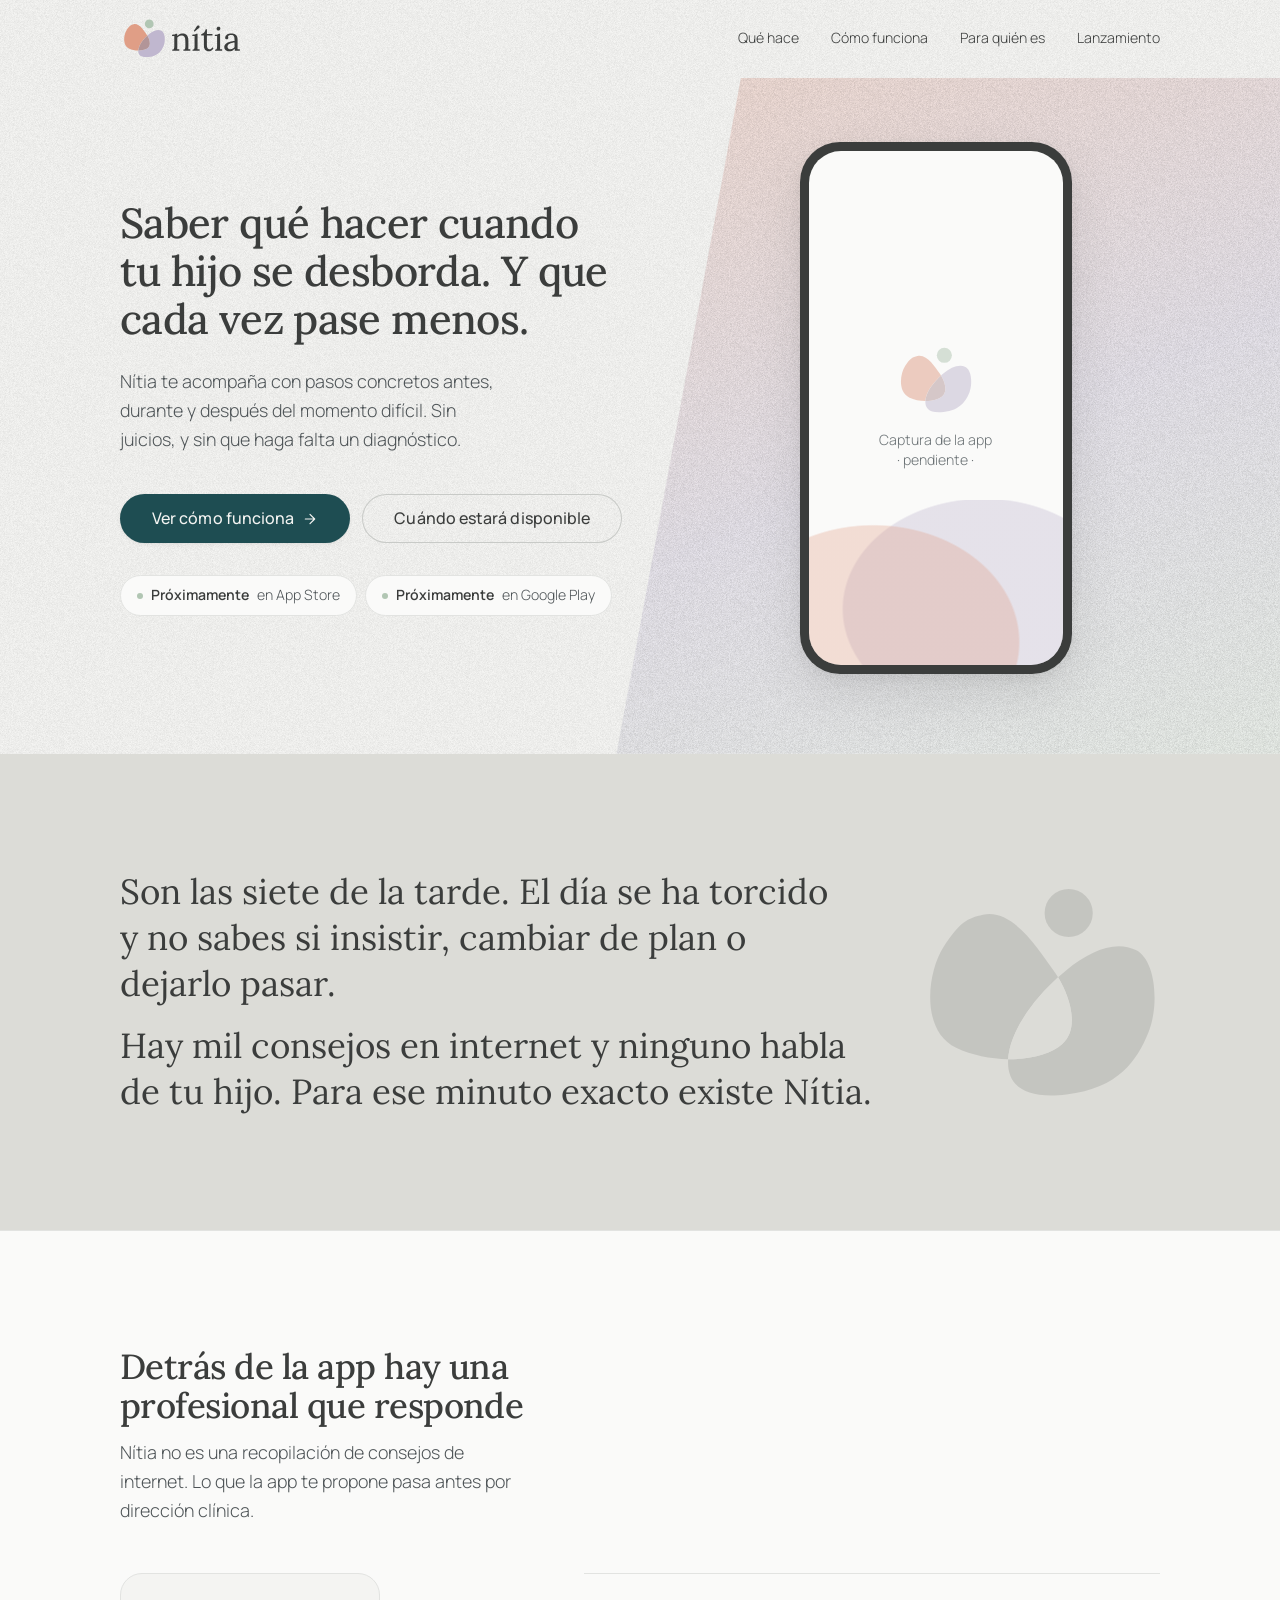
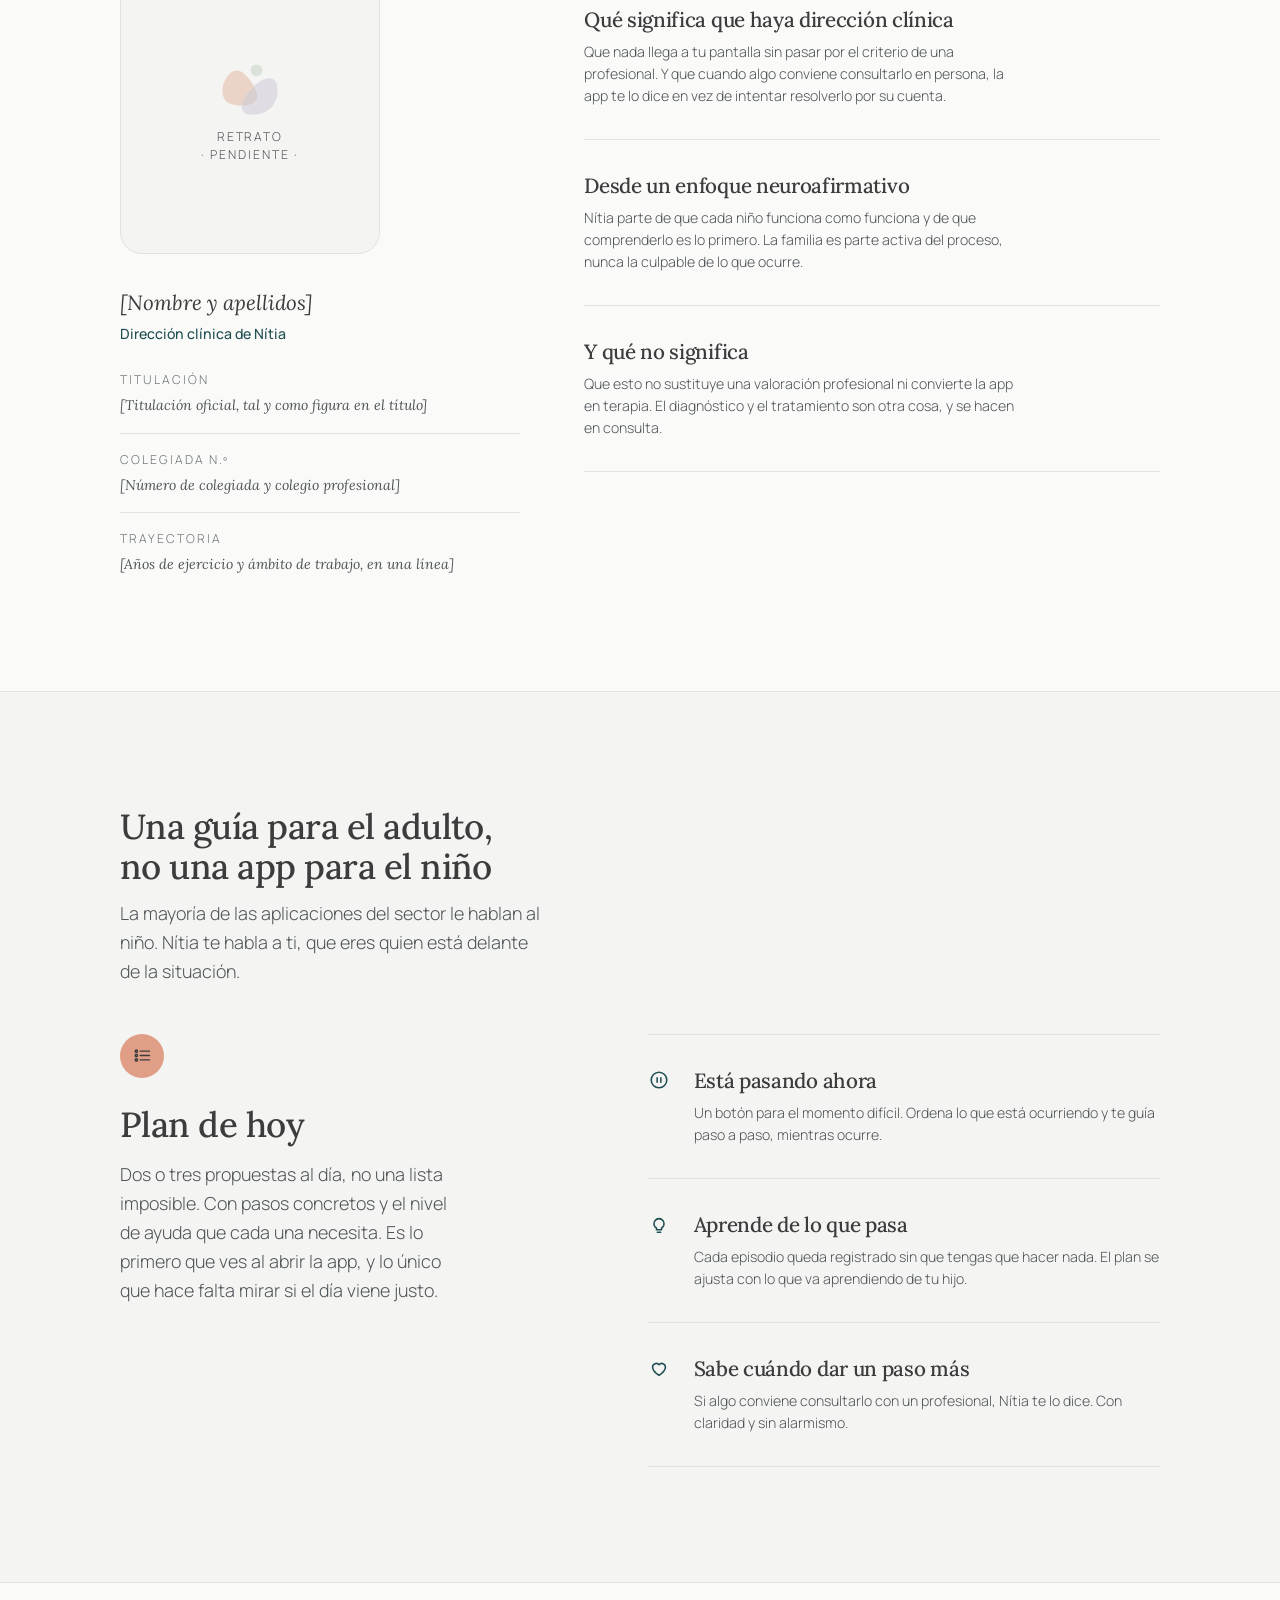
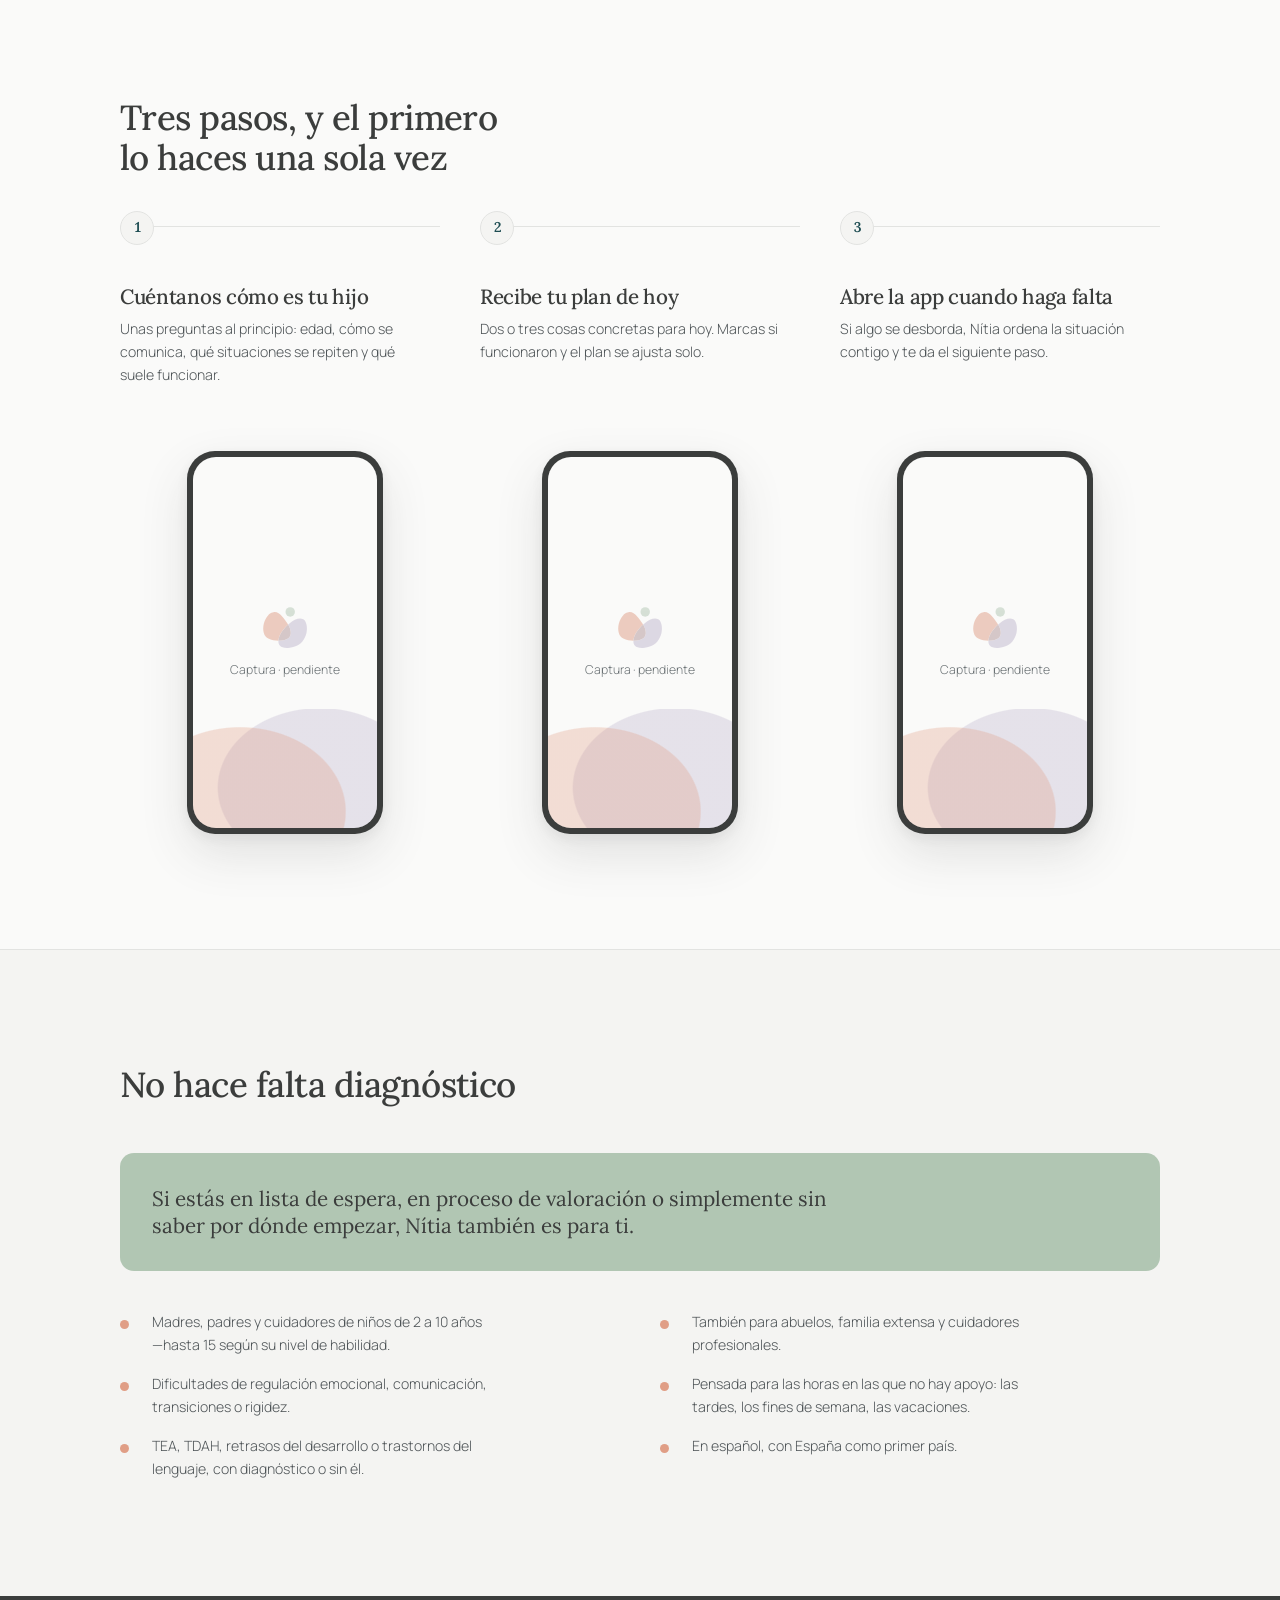
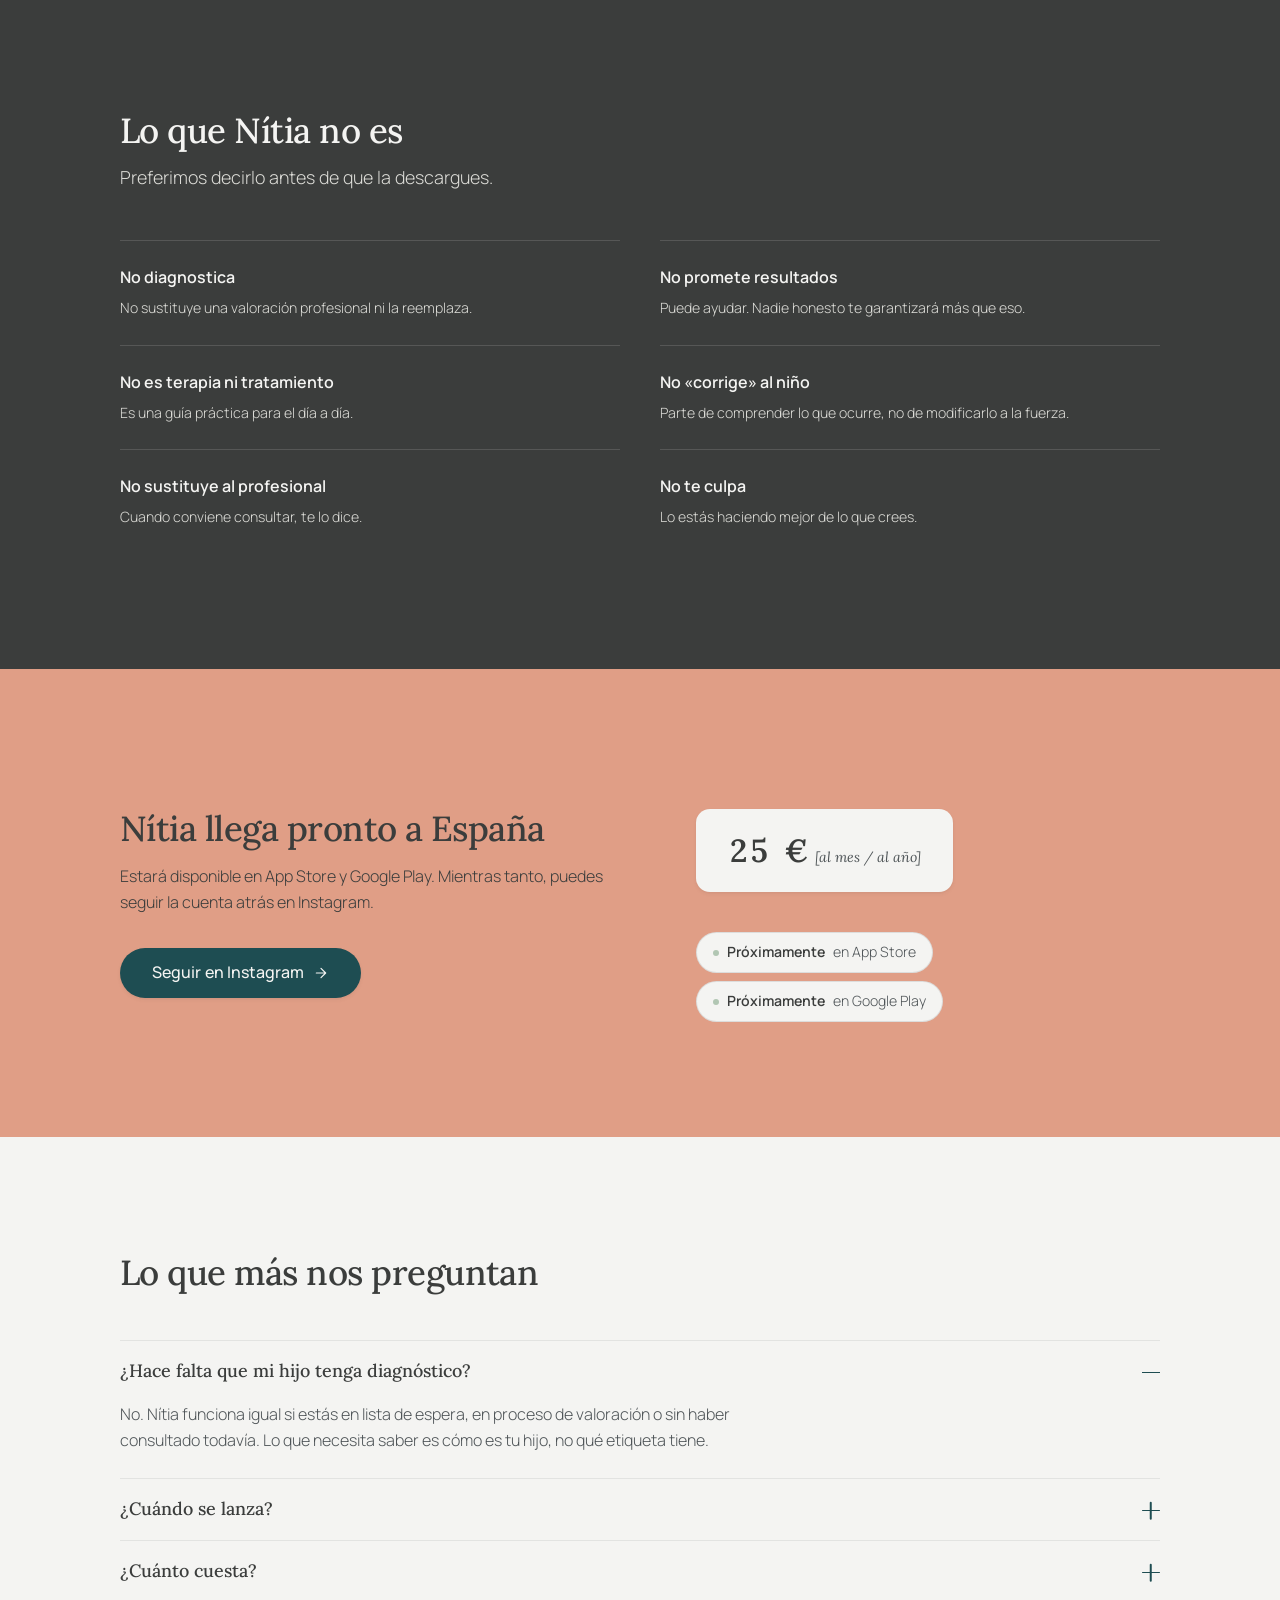
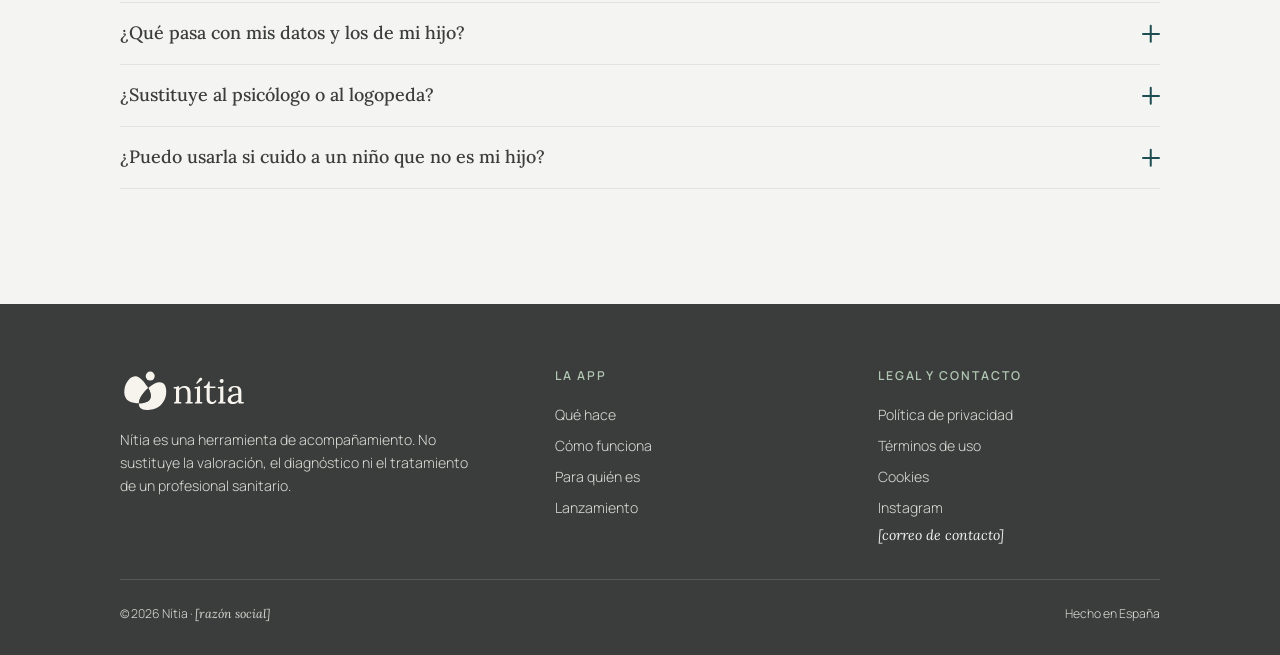
==== commit 7726be27: "Anade la seccion de direccion clinica y corrige el boton de Instagram" ====
--- a/index.html
+++ b/index.html
@@ -141,7 +141,79 @@
   </div>
 </section>
 
-<!-- ══ 3 · Qué hace ═══════════════════════════════════════════════════ -->
+<!-- ══ 3 · Quién está detrás ════════════════════════════════════════
+     NINGÚN DATO DE ESTA SECCIÓN ESTÁ INVENTADO. Todo lo que va entre
+     corchetes y en cursiva lo tiene que rellenar el Cliente con la
+     titulación real y verificable de quien firma la dirección clínica.
+     Es la sección más delicada de la página: afirmar credenciales que no
+     se pueden probar, en un producto de salud infantil, es un problema
+     legal y de confianza, no una licencia de redacción.
+     ═══════════════════════════════════════════════════════════════════ -->
+<section id="quien" class="detras">
+  <div class="envoltura">
+    <div class="encabeza" data-aparece>
+      <h2>Detrás de la app hay una profesional que responde</h2>
+      <p>Nítia no es una recopilación de consejos de internet. Lo que la app te
+         propone pasa antes por dirección clínica.</p>
+    </div>
+
+    <div class="detras__reticula">
+
+      <!-- Ficha de la persona -->
+      <figure class="ficha-persona" data-aparece>
+        <div class="ficha-persona__retrato">
+          <!-- PENDIENTE · retrato real. Cuando llegue:
+               <img src="src/img/equipo/direccion-clinica.jpg" alt="[Nombre]">
+               y se borra el marcador. Formato recomendado: 800 × 800 px,
+               fondo neutro, mirada a cámara. -->
+          <img class="ficha-persona__filigrana" src="src/img/logo/nitia-isotipo.svg"
+               alt="" aria-hidden="true" width="283" height="262"
+               loading="lazy" decoding="async">
+          <span class="ficha-persona__nota">Retrato<br>· pendiente ·</span>
+        </div>
+        <figcaption class="ficha-persona__datos">
+          <p class="ficha-persona__nombre"><em>[Nombre y apellidos]</em></p>
+          <p class="ficha-persona__cargo">Dirección clínica de Nítia</p>
+          <dl class="ficha-persona__lista">
+            <dt>Titulación</dt>
+            <dd><em>[Titulación oficial, tal y como figura en el título]</em></dd>
+            <dt>Colegiada n.º</dt>
+            <dd><em>[Número de colegiada y colegio profesional]</em></dd>
+            <dt>Trayectoria</dt>
+            <dd><em>[Años de ejercicio y ámbito de trabajo, en una línea]</em></dd>
+          </dl>
+        </figcaption>
+      </figure>
+
+      <!-- Qué implica, en tres tiempos -->
+      <div class="detras__notas">
+        <article class="detras__nota" data-aparece>
+          <h3>Qué significa que haya dirección clínica</h3>
+          <p>Que nada llega a tu pantalla sin pasar por el criterio de una
+             profesional. Y que cuando algo conviene consultarlo en persona, la
+             app te lo dice en vez de intentar resolverlo por su cuenta.</p>
+        </article>
+
+        <article class="detras__nota" data-aparece style="--retraso:70ms">
+          <h3>Desde un enfoque neuroafirmativo</h3>
+          <p>Nítia parte de que cada niño funciona como funciona y de que
+             comprenderlo es lo primero. La familia es parte activa del proceso,
+             nunca la culpable de lo que ocurre.</p>
+        </article>
+
+        <article class="detras__nota" data-aparece style="--retraso:140ms">
+          <h3>Y qué no significa</h3>
+          <p>Que esto no sustituye una valoración profesional ni convierte la app
+             en terapia. El diagnóstico y el tratamiento son otra cosa, y se hacen
+             en consulta.</p>
+        </article>
+      </div>
+
+    </div>
+  </div>
+</section>
+
+<!-- ══ 4 · Qué hace ═══════════════════════════════════════════════════ -->
 <section id="que-hace">
   <div class="envoltura">
     <div class="encabeza" data-aparece>
@@ -209,7 +281,7 @@
   </div>
 </section>
 
-<!-- ══ 4 · Cómo funciona ══════════════════════════════════════════════ -->
+<!-- ══ 5 · Cómo funciona ══════════════════════════════════════════════ -->
 <section id="como-funciona" class="comofunciona">
   <div class="envoltura">
     <div class="encabeza" data-aparece>
@@ -261,7 +333,7 @@
   </div>
 </section>
 
-<!-- ══ 5 · Para quién es ══════════════════════════════════════════════ -->
+<!-- ══ 6 · Para quién es ══════════════════════════════════════════════ -->
 <section id="para-quien">
   <div class="envoltura">
     <div class="encabeza" data-aparece>
@@ -288,7 +360,7 @@
   </div>
 </section>
 
-<!-- ══ 6 · Lo que Nítia no es ═════════════════════════════════════════ -->
+<!-- ══ 7 · Lo que Nítia no es ═════════════════════════════════════════ -->
 <section class="noes">
   <div class="envoltura">
     <div class="encabeza" data-aparece>
@@ -307,30 +379,6 @@
         <div class="negacion"><b>No «corrige» al niño</b><span>Parte de comprender lo que ocurre, no de modificarlo a la fuerza.</span></div>
         <div class="negacion"><b>No te culpa</b><span>Lo estás haciendo mejor de lo que crees.</span></div>
       </div>
-    </div>
-  </div>
-</section>
-
-<!-- ══ 7 · Quién está detrás ══════════════════════════════════════════ -->
-<section class="detras">
-  <div class="envoltura">
-    <div class="encabeza" data-aparece>
-      <h2>Con dirección clínica y enfoque neuroafirmativo</h2>
-    </div>
-
-    <div class="rejilla rejilla--2 rejilla--ancha escalonado">
-      <article class="tarjeta" data-aparece>
-        <h3>Dirección clínica</h3>
-        <!-- PENDIENTE · datos reales del Cliente. No se inventa ninguna credencial. -->
-        <p><em>[Nombre, titulación y experiencia de la persona que firma la
-           dirección clínica.]</em></p>
-      </article>
-      <article class="tarjeta" data-aparece>
-        <h3>Enfoque neuroafirmativo</h3>
-        <p>Nítia parte de que cada niño funciona como funciona y de que
-           comprenderlo es lo primero. La familia es parte activa del proceso,
-           nunca la culpable de lo que ocurre.</p>
-      </article>
     </div>
   </div>
 </section>
--- a/css/04-secciones.css
+++ b/css/04-secciones.css
@@ -282,9 +282,90 @@
 }
 .negacion span { font-size: var(--t-sm); color: var(--arena); }
 
-/* ── 7 · Quién está detrás ───────────────────────────────────────────── */
-.detras .tarjeta { background: var(--crema); }
-.detras .tarjeta:hover { background: var(--superficie); }
+/* ── 3 · Quién está detrás ───────────────────────────────────────────── */
+/* Sección de confianza. Va justo después de «El momento» a propósito: el
+   lector acaba de reconocerse en una escena difícil, y lo siguiente que
+   necesita saber es quién responde de lo que va a leer. */
+.detras { background: var(--superficie); border-block: 1px solid var(--filete); }
+
+.detras__reticula {
+  display: grid;
+  grid-template-columns: minmax(0, .82fr) minmax(0, 1.18fr);
+  gap: clamp(var(--e-7), 5vw, var(--e-10));
+  align-items: start;
+}
+@media (max-width: 900px) { .detras__reticula { grid-template-columns: 1fr; gap: var(--e-8); } }
+
+/* ── La ficha de la persona ──────────────────────────────────────────── */
+.ficha-persona { margin: 0; }
+
+/* Marcador del retrato. Mismo criterio que el marco del móvil: se dice que
+   falta, no se simula una foto que nadie ha aprobado. */
+.ficha-persona__retrato {
+  display: grid;
+  place-content: center;
+  justify-items: center;
+  gap: var(--e-3);
+  width: 100%;
+  max-width: 260px;
+  aspect-ratio: 1 / 1.08;
+  margin-bottom: var(--e-6);
+  background: var(--crema);
+  border: 1px solid var(--filete);
+  border-radius: var(--r-lg);
+  text-align: center;
+}
+.ficha-persona__filigrana { width: 58px; opacity: .38; }
+.ficha-persona__nota {
+  font-size: var(--t-xs);
+  line-height: 1.45;
+  letter-spacing: var(--track-versal);
+  text-transform: uppercase;
+  /* --texto-tenue se queda en 4,45:1 sobre este fondo: dos centésimas por
+     debajo del mínimo de AA. Medido, no estimado. */
+  color: var(--texto-medio);
+}
+
+.ficha-persona__nombre {
+  margin: 0 0 var(--e-1);
+  font-family: var(--serif);
+  font-size: var(--t-lg);
+  font-weight: var(--peso-medio);
+  color: var(--texto);
+}
+.ficha-persona__cargo {
+  margin: 0 0 var(--e-5);
+  font-size: var(--t-sm);
+  color: var(--petroleo);
+  font-weight: var(--peso-medio);
+}
+
+/* Los datos van en <dl>: no es decoración, es la estructura correcta para
+   pares de dato y valor, y los lectores de pantalla los anuncian ligados. */
+.ficha-persona__lista { margin: 0; }
+.ficha-persona__lista dt {
+  font-size: var(--t-xs);
+  letter-spacing: var(--track-versal);
+  text-transform: uppercase;
+  color: var(--texto-tenue);
+}
+.ficha-persona__lista dd {
+  margin: var(--e-1) 0 var(--e-4);
+  padding-bottom: var(--e-4);
+  border-bottom: 1px solid var(--filete);
+  font-size: var(--t-sm);
+  color: var(--texto-medio);
+}
+.ficha-persona__lista dd:last-child { border-bottom: 0; margin-bottom: 0; padding-bottom: 0; }
+
+/* ── Las tres notas de la derecha ────────────────────────────────────── */
+.detras__nota {
+  padding: var(--e-6) 0;
+  border-top: 1px solid var(--filete);
+}
+.detras__nota:last-child { border-bottom: 1px solid var(--filete); }
+.detras__nota h3 { margin-bottom: var(--e-2); font-size: var(--t-lg); }
+.detras__nota p { font-size: var(--t-sm); color: var(--texto-medio); line-height: 1.55; max-width: 54ch; }
 
 /* ── 8 · Lanzamiento ─────────────────────────────────────────────────── */
 .lanzamiento { background: var(--terracota); }
@@ -293,8 +374,11 @@
 /* El enlace del consentimiento también: en Petróleo sobre Terracota se queda
    en 3,30:1 y no alcanza AA. En Carbón sube a 4,91:1, y el subrayado es lo
    que lo sigue identificando como enlace sin recurrir al color. */
-.lanzamiento a { color: var(--carbon); text-decoration: underline; text-underline-offset: 3px; }
-.lanzamiento a:hover { color: var(--petroleo); text-decoration-thickness: 2px; }
+/* `:not(.boton)` NO es un adorno. Sin él esta regla pisaba el color del
+   botón —que es un <a>— y dejaba el texto en Carbón sobre el Petróleo del
+   fondo: ilegible. El botón trae su propia tinta en la variable --tinta. */
+.lanzamiento a:not(.boton) { color: var(--carbon); text-decoration: underline; text-underline-offset: 3px; }
+.lanzamiento a:not(.boton):hover { color: var(--petroleo); text-decoration-thickness: 2px; }
 .lanzamiento__reticula {
   display: grid;
   grid-template-columns: minmax(0, 1.05fr) minmax(0, .95fr);
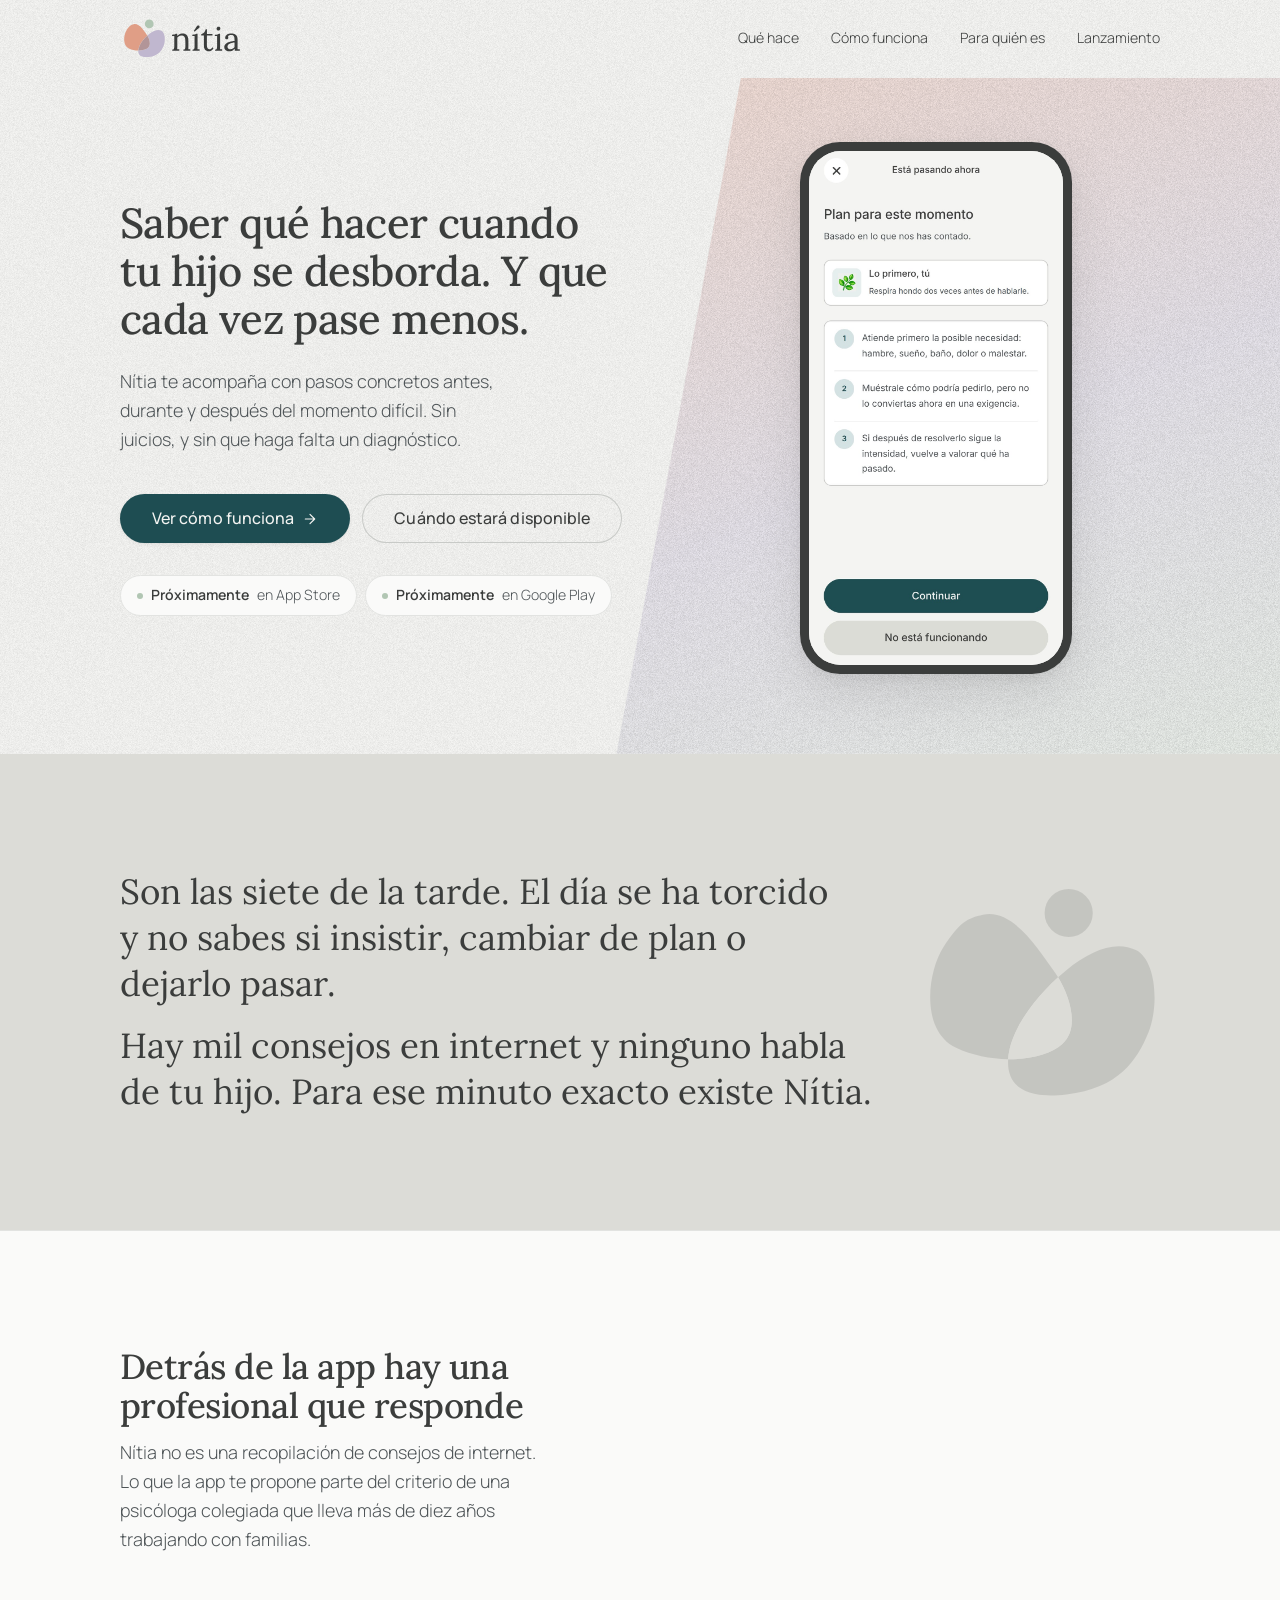
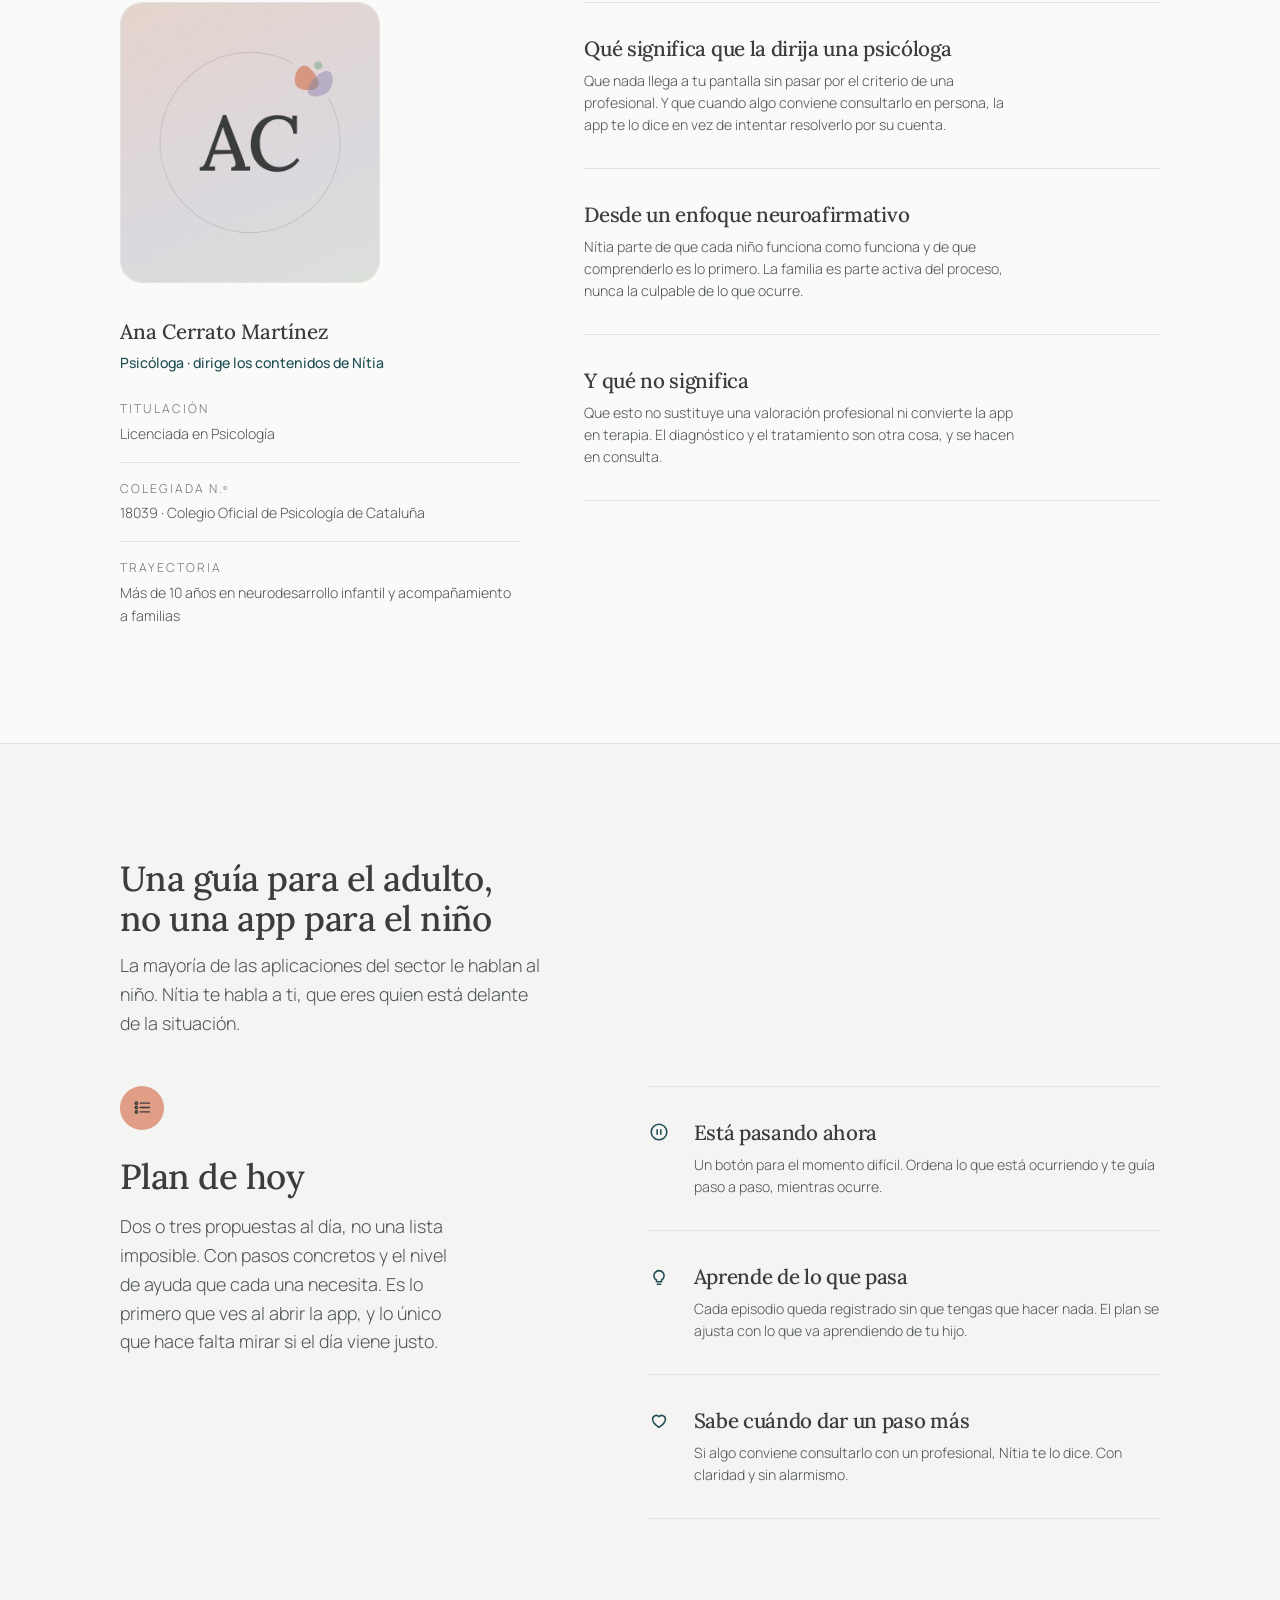
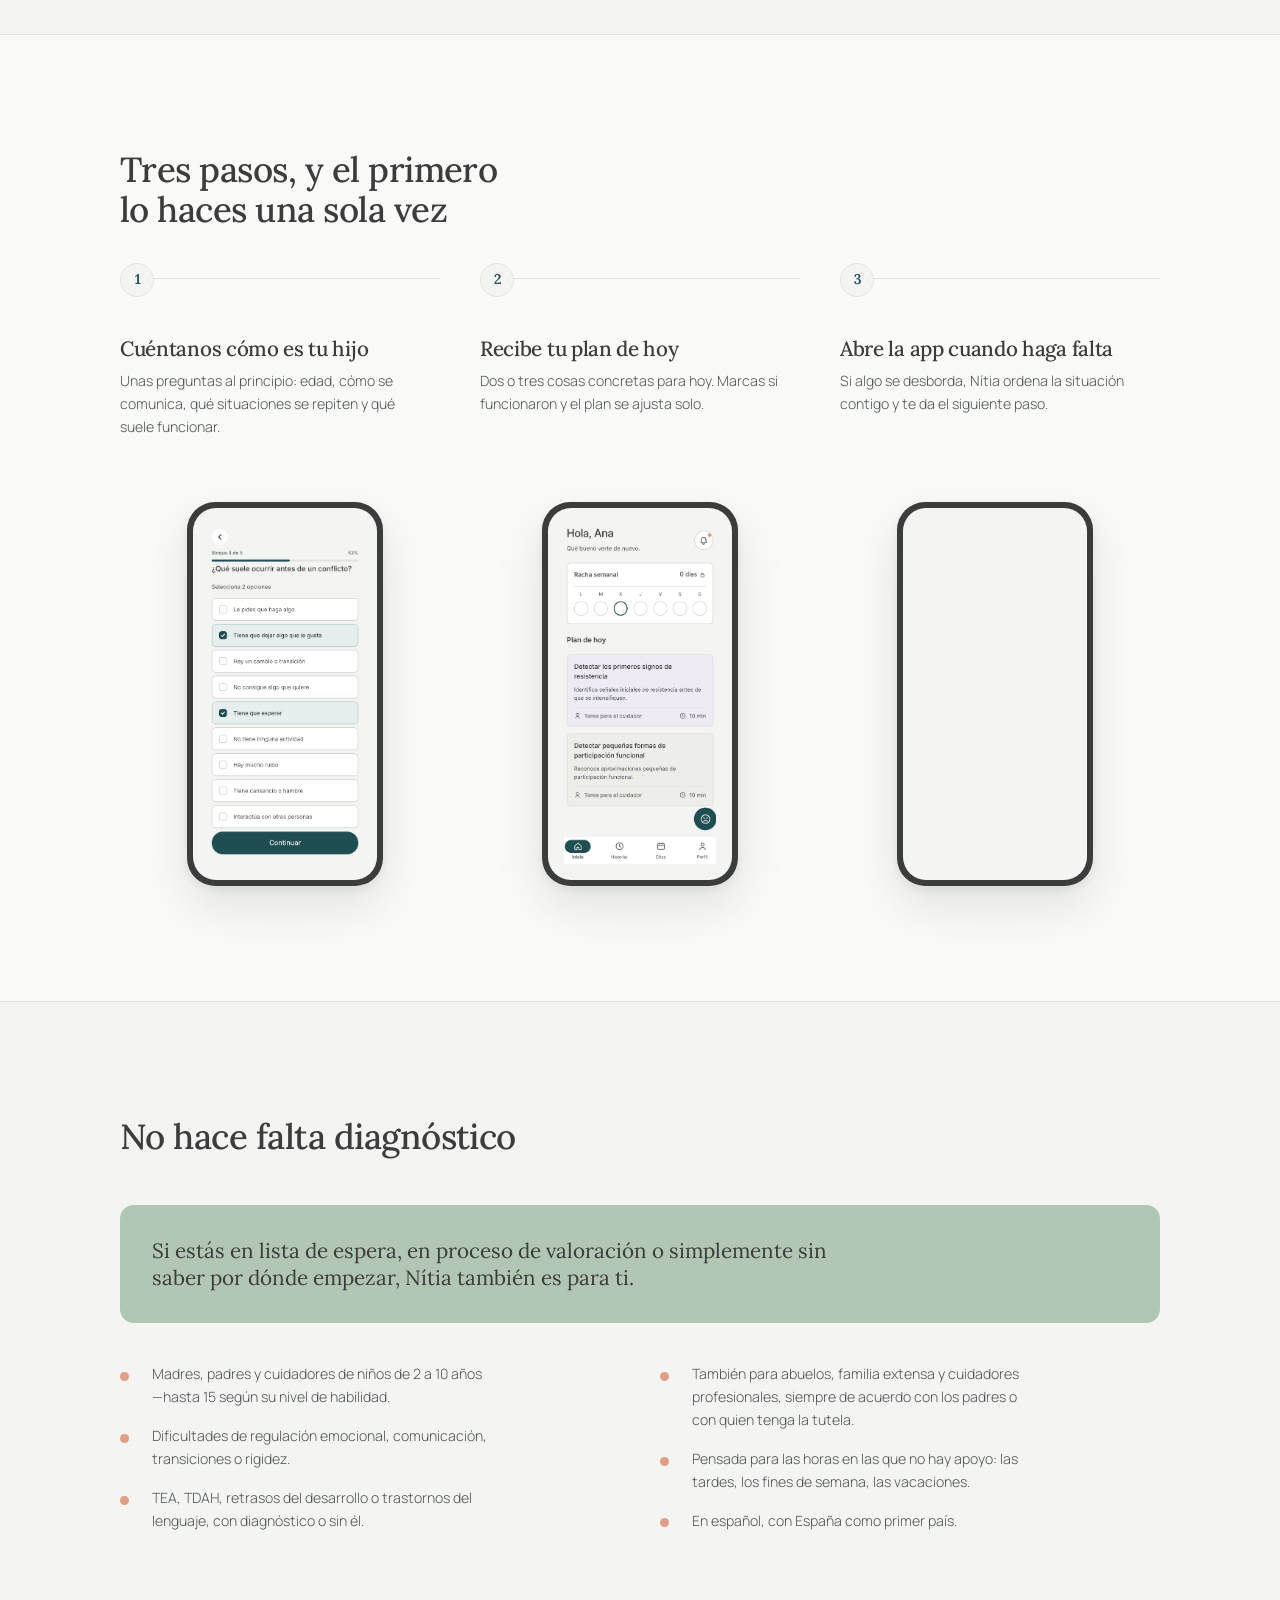
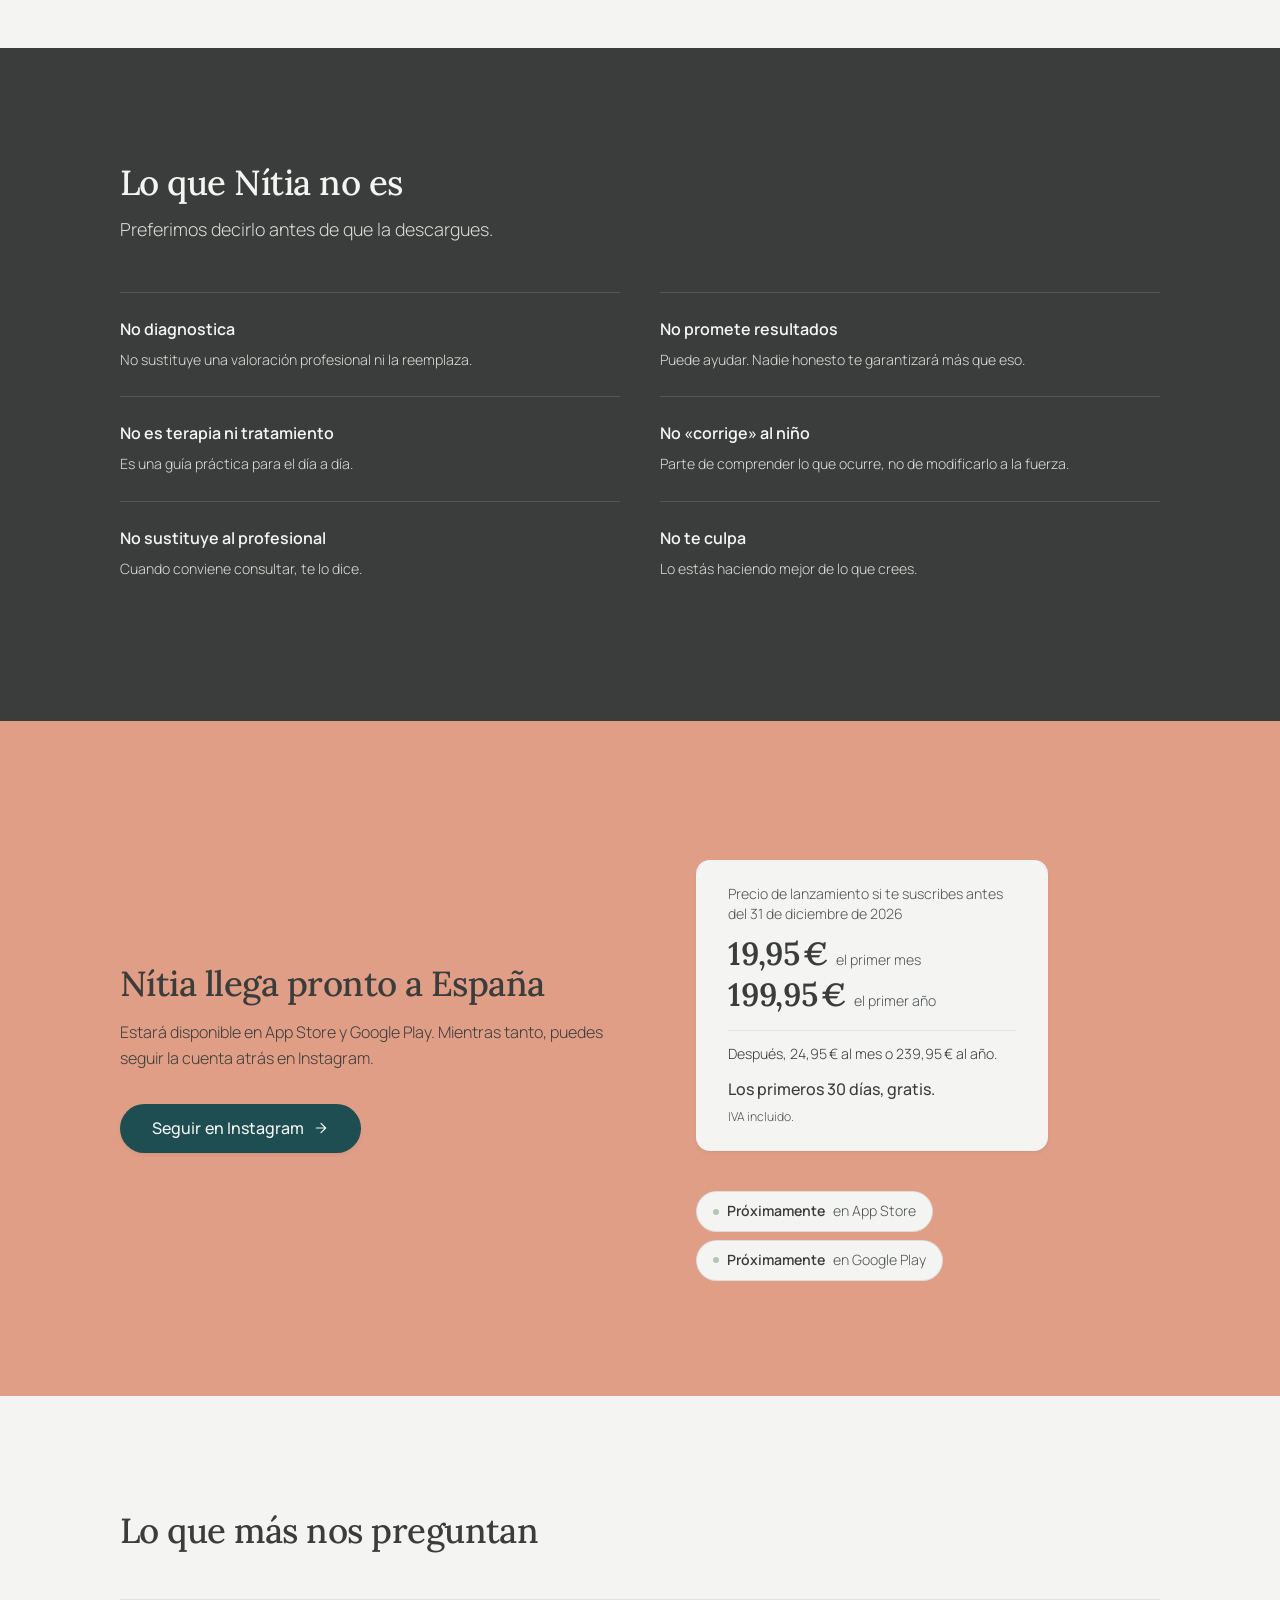
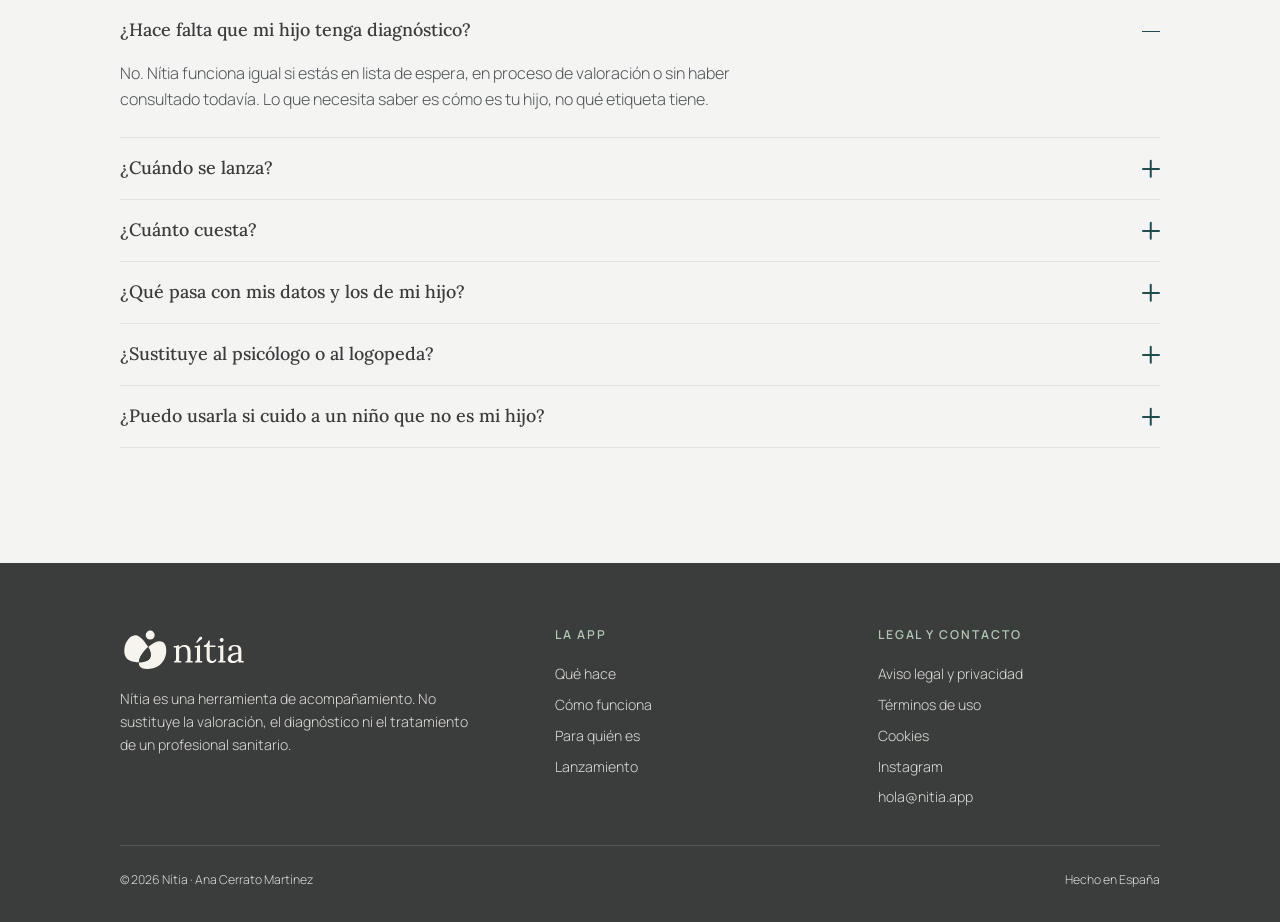
==== commit 96ac0da1: "Landing: mockups, retrato, textos legales, imagen para compartir y auditoría" ====
--- a/index.html
+++ b/index.html
@@ -6,21 +6,32 @@
 
 <title>Nítia — Acompañamiento para cuidar con más calma</title>
 <meta name="description" content="Nítia acompaña a madres, padres y cuidadores con pasos concretos antes, durante y después del momento difícil. No hace falta diagnóstico. Próximamente en España.">
-<!-- El dominio se escribe «nítia.app» para las personas, pero canonical,
-     og:url y og:image lo llevan en punycode: es la forma que esperan los
-     rastreadores y los generadores de vista previa de WhatsApp o Instagram. -->
-<link rel="canonical" href="https://xn--ntia-hpa.app/">
+<!-- DOMINIO · premisa de trabajo desde el 21-09-2026: la MARCA se escribe
+     con tilde (Nítia) y el DOMINIO registrado va sin ella: nitia.app.
+     Sustituye a la versión anterior en punycode, que además estaba mal
+     calculada (xn--ntia-hpa; la forma correcta de nítia.app sería
+     xn--ntia-vpa). Si algún día se registra la variante con tilde, se
+     decide cuál es la canónica y se cambia aquí y en og:url. -->
+<link rel="canonical" href="https://nitia.app/">
 
 <meta property="og:type" content="website">
 <meta property="og:locale" content="es_ES">
-<meta property="og:url" content="https://xn--ntia-hpa.app/">
+<meta property="og:url" content="https://nitia.app/">
 <meta property="og:title" content="Nítia — Acompañamiento para cuidar con más calma">
 <meta property="og:description" content="Saber qué hacer cuando tu hijo se desborda. Y que cada vez pase menos.">
-<!-- PENDIENTE · imagen para compartir, 1200 × 630 px
-<meta property="og:image" content="https://xn--ntia-hpa.app/src/img/og.jpg"> -->
+<!-- Imagen para compartir (1200 × 630). Tiene que ser una dirección ABSOLUTA
+     que exista hoy: mientras la web viva en GitHub Pages apunta ahí. Cuando
+     se publique en nitia.app, cambiar las dos direcciones de imagen por
+     https://nitia.app/src/img/og.jpg -->
+<meta property="og:image" content="https://isabela-trivino.github.io/nitia-landing/src/img/og.jpg">
+<meta property="og:image:width" content="1200">
+<meta property="og:image:height" content="630">
+<meta property="og:image:alt" content="Nítia: saber qué hacer cuando tu hijo se desborda. Móvil con la pantalla «Plan para este momento».">
+<meta name="twitter:card" content="summary_large_image">
+<meta name="twitter:image" content="https://isabela-trivino.github.io/nitia-landing/src/img/og.jpg">
 
 <link rel="icon" href="src/img/logo/nitia-isotipo.svg" type="image/svg+xml">
-<meta name="theme-color" content="#F7F4EE">
+<meta name="theme-color" content="#F4F4F2">
 
 <!-- ══════════════════════════════════════════════════════════════════════
      TIPOGRAFÍA · autoalojada desde el 15-09-2026.
@@ -38,9 +49,10 @@
 <!-- Hojas modulares, en paralelo y en orden de cascada. -->
 <link rel="stylesheet" href="css/01-tokens.css?v=2026-09-15">
 <link rel="stylesheet" href="css/02-base.css?v=2026-09-15">
-<link rel="stylesheet" href="css/03-componentes.css?v=2026-09-15">
-<link rel="stylesheet" href="css/04-secciones.css?v=2026-09-15">
-<link rel="stylesheet" href="css/05-utilidades.css?v=2026-09-15">
+<link rel="stylesheet" href="css/03-componentes.css?v=2026-09-23b">
+<link rel="stylesheet" href="css/04-secciones.css?v=2026-09-23b">
+<link rel="stylesheet" href="css/05-utilidades.css?v=2026-09-22">
+<link rel="stylesheet" href="css/06-consentimiento.css?v=2026-09-22">
 </head>
 
 <body data-modo="presentacion">
@@ -109,12 +121,13 @@
 
     <div data-aparece style="--retraso:180ms; justify-self:center">
       <div class="marco">
-        <div class="marco__pantalla">
-          <!-- PENDIENTE · captura real. Cuando llegue:
-               <img src="src/img/capturas/inicio.png" alt="Pantalla de inicio de Nítia">
-               y se borra el marcador de abajo. Ver src/img/capturas/LEEME.md -->
-          <img loading="lazy" decoding="async" class="marco__filigrana" src="src/img/logo/nitia-isotipo.svg" alt="" aria-hidden="true" width="283" height="262">
-          <p class="marco__nota">Captura de la app<br>· pendiente ·</p>
+        <div class="marco__pantalla marco__pantalla--captura">
+          <!-- Mockup rehecho a partir de una captura real de la app (23-09-2026),
+               con los colores y la tipografía de la marca nueva. Ver
+               src/img/capturas/LEEME.md. Sin lazy: es la imagen del héroe. -->
+          <img class="marco__captura" src="src/img/capturas/heroe-plan-para-este-momento.jpg"
+               alt="Pantalla de Nítia «Plan para este momento»: primero, respirar; después, tres pasos concretos"
+               width="900" height="1838" decoding="async" fetchpriority="high">
         </div>
       </div>
     </div>
@@ -142,9 +155,9 @@
 </section>
 
 <!-- ══ 3 · Quién está detrás ════════════════════════════════════════
-     NINGÚN DATO DE ESTA SECCIÓN ESTÁ INVENTADO. Todo lo que va entre
-     corchetes y en cursiva lo tiene que rellenar el Cliente con la
-     titulación real y verificable de quien firma la dirección clínica.
+     NINGÚN DATO DE ESTA SECCIÓN ESTÁ INVENTADO. Nombre, titulación,
+     colegiación y trayectoria los aportó el Cliente (16 y 17-09-2026); el
+     número de colegiada se puede comprobar en el registro del COPC.
      Es la sección más delicada de la página: afirmar credenciales que no
      se pueden probar, en un producto de salud infantil, es un problema
      legal y de confianza, no una licencia de redacción.
@@ -154,7 +167,8 @@
     <div class="encabeza" data-aparece>
       <h2>Detrás de la app hay una profesional que responde</h2>
       <p>Nítia no es una recopilación de consejos de internet. Lo que la app te
-         propone pasa antes por dirección clínica.</p>
+         propone parte del criterio de una psicóloga colegiada que lleva más de
+         diez años trabajando con familias.</p>
     </div>
 
     <div class="detras__reticula">
@@ -162,25 +176,29 @@
       <!-- Ficha de la persona -->
       <figure class="ficha-persona" data-aparece>
         <div class="ficha-persona__retrato">
-          <!-- PENDIENTE · retrato real. Cuando llegue:
-               <img src="src/img/equipo/direccion-clinica.jpg" alt="[Nombre]">
-               y se borra el marcador. Formato recomendado: 800 × 800 px,
-               fondo neutro, mirada a cámara. -->
-          <img class="ficha-persona__filigrana" src="src/img/logo/nitia-isotipo.svg"
-               alt="" aria-hidden="true" width="283" height="262"
-               loading="lazy" decoding="async">
-          <span class="ficha-persona__nota">Retrato<br>· pendiente ·</span>
+          <!-- PROVISIONAL · imagen elegida el 23-09-2026 hasta que llegue la foto
+               real de Ana (foto real, fondo neutro, mirada a cámara, mínimo
+               800 px de ancho, proporción 1:1,08). Para cambiarla basta con
+               sustituir src/img/equipo/retrato-a-reemplazar.jpg.
+               alt vacío a propósito: el nombre ya lo dice el pie de la ficha y
+               la imagen provisional no añade información. Con la foto real,
+               alt="Retrato de Ana Cerrato Martínez". -->
+          <img class="ficha-persona__foto" src="src/img/equipo/retrato-a-reemplazar.jpg"
+               alt="" width="600" height="648" loading="lazy" decoding="async">
         </div>
         <figcaption class="ficha-persona__datos">
-          <p class="ficha-persona__nombre"><em>[Nombre y apellidos]</em></p>
-          <p class="ficha-persona__cargo">Dirección clínica de Nítia</p>
+          <!-- Datos confirmados por el Cliente (16 y 17-09-2026). Se presenta
+               como «psicóloga» y no como «dirección clínica»: es lo que acreditan
+               la titulación y la colegiación, ni más ni menos (decisión 22-09). -->
+          <p class="ficha-persona__nombre">Ana Cerrato Martínez</p>
+          <p class="ficha-persona__cargo">Psicóloga · dirige los contenidos de Nítia</p>
           <dl class="ficha-persona__lista">
             <dt>Titulación</dt>
-            <dd><em>[Titulación oficial, tal y como figura en el título]</em></dd>
+            <dd>Licenciada en Psicología</dd>
             <dt>Colegiada n.º</dt>
-            <dd><em>[Número de colegiada y colegio profesional]</em></dd>
+            <dd>18039 · Colegio Oficial de Psicología de Cataluña</dd>
             <dt>Trayectoria</dt>
-            <dd><em>[Años de ejercicio y ámbito de trabajo, en una línea]</em></dd>
+            <dd>Más de 10 años en neurodesarrollo infantil y acompañamiento a familias</dd>
           </dl>
         </figcaption>
       </figure>
@@ -188,7 +206,7 @@
       <!-- Qué implica, en tres tiempos -->
       <div class="detras__notas">
         <article class="detras__nota" data-aparece>
-          <h3>Qué significa que haya dirección clínica</h3>
+          <h3>Qué significa que la dirija una psicóloga</h3>
           <p>Que nada llega a tu pantalla sin pasar por el criterio de una
              profesional. Y que cuando algo conviene consultarlo en persona, la
              app te lo dice en vez de intentar resolverlo por su cuenta.</p>
@@ -310,23 +328,23 @@
     </div>
 
     <div class="comofunciona__marcos escalonado">
-      <!-- PENDIENTE · las tres capturas. Ver src/img/capturas/LEEME.md -->
+      <!-- Mockups rehechos a partir de capturas reales (23-09-2026). Ver src/img/capturas/LEEME.md -->
       <div class="marco marco--chico" data-aparece>
-        <div class="marco__pantalla">
-          <img loading="lazy" decoding="async" class="marco__filigrana" src="src/img/logo/nitia-isotipo.svg" alt="" aria-hidden="true" width="283" height="262">
-          <p class="marco__nota">Captura · pendiente</p>
+        <div class="marco__pantalla marco__pantalla--captura">
+          <img class="marco__captura" src="src/img/capturas/paso-1-cuestionario.jpg" alt="Pregunta del cuestionario inicial de Nítia: qué suele ocurrir antes de un conflicto"
+               width="900" height="1838" loading="lazy" decoding="async">
         </div>
       </div>
       <div class="marco marco--chico" data-aparece>
-        <div class="marco__pantalla">
-          <img loading="lazy" decoding="async" class="marco__filigrana" src="src/img/logo/nitia-isotipo.svg" alt="" aria-hidden="true" width="283" height="262">
-          <p class="marco__nota">Captura · pendiente</p>
+        <div class="marco__pantalla marco__pantalla--captura">
+          <img class="marco__captura" src="src/img/capturas/paso-2-plan-de-hoy.jpg" alt="Pantalla de inicio de Nítia con el plan de hoy: dos tareas para el cuidador"
+               width="900" height="1838" loading="lazy" decoding="async">
         </div>
       </div>
       <div class="marco marco--chico" data-aparece>
-        <div class="marco__pantalla">
-          <img loading="lazy" decoding="async" class="marco__filigrana" src="src/img/logo/nitia-isotipo.svg" alt="" aria-hidden="true" width="283" height="262">
-          <p class="marco__nota">Captura · pendiente</p>
+        <div class="marco__pantalla marco__pantalla--captura">
+          <img class="marco__captura" src="src/img/capturas/paso-3-esta-pasando-ahora.jpg" alt="Pantalla «Está pasando ahora» de Nítia: qué pasó justo antes"
+               width="900" height="1838" loading="lazy" decoding="async">
         </div>
       </div>
     </div>
@@ -352,7 +370,7 @@
         <li>TEA, TDAH, retrasos del desarrollo o trastornos del lenguaje, con diagnóstico o sin él.</li>
       </ul>
       <ul class="listado" data-aparece style="--retraso:90ms">
-        <li>También para abuelos, familia extensa y cuidadores profesionales.</li>
+        <li>También para abuelos, familia extensa y cuidadores profesionales, siempre de acuerdo con los padres o con quien tenga la tutela.</li>
         <li>Pensada para las horas en las que no hay apoyo: las tardes, los fines de semana, las vacaciones.</li>
         <li>En español, con España como primer país.</li>
       </ul>
@@ -430,10 +448,27 @@
 
    <!-- Columna derecha: precio y tiendas. Equilibra la banda de color. -->
    <div class="lanzamiento__lado solo-presentacion" data-aparece style="--retraso:200ms">
+     <!-- PRECIO · confirmado por el Cliente el 21-09-2026.
+          24,95 € es lo que PAGA el cliente, IVA incluido (en las tiendas el
+          precio al consumidor siempre lo lleva; art. 60 TRLGDCU).
+          SIN precio tachado a propósito: la norma de reducciones de precio
+          toma como «precio anterior» el más bajo aplicado en los 30 días
+          previos, y 24,95 € no se ha aplicado nunca porque la app aún no está
+          a la venta. Por eso los dos precios se presentan como hechos, sin
+          «antes / ahora».
+          Precio de lanzamiento: SOLO el primer periodo de pago —primer mes o
+          primer año— para suscripciones antes del 31-12-2026 (22-09-2026). -->
      <div class="precio">
-       <b>25 €</b>
-       <!-- PENDIENTE · confirmar la periodicidad de la suscripción -->
-       <span><em>[al mes / al año]</em></span>
+       <p class="precio__rotulo">Precio de lanzamiento si te suscribes antes
+         del 31 de diciembre de 2026</p>
+       <p class="precio__fila"><b>19,95 €</b><span>el primer mes</span></p>
+       <p class="precio__fila"><b>199,95 €</b><span>el primer año</span></p>
+
+       <p class="precio__general">Después, 24,95 € al mes o
+         239,95 € al año.</p>
+
+       <p class="precio__prueba">Los primeros 30 días, gratis.</p>
+       <p class="precio__nota">IVA incluido.</p>
      </div>
      <div class="tiendas">
        <span class="pildora"><span class="punto"></span><b>Próximamente</b> en App Store</span>
@@ -485,8 +520,11 @@
         </button>
         <div class="acordeon__caja" id="p3">
           <div class="acordeon__interior">
-            <p>La suscripción es de 25 € <em>[al mes / al año]</em>. España es el
-               primer país; después llegará a Latinoamérica.</p>
+            <p>24,95 € al mes o 239,95 € al año, IVA incluido, y los
+               primeros 30 días son gratis. Si te suscribes antes del 31 de
+               diciembre de 2026, tu primer mes cuesta 19,95 € o tu primer
+               año 199,95 €; después se aplica el precio general. España es
+               el primer país; después llegará a Latinoamérica.</p>
           </div>
         </div>
       </div>
@@ -498,9 +536,14 @@
         </button>
         <div class="acordeon__caja" id="p4">
           <div class="acordeon__interior">
-            <!-- PENDIENTE · redactar con la política de privacidad definitiva -->
-            <p><em>[Qué datos se recogen, para qué, dónde se guardan y cómo se
-               eliminan. Responder con la política de privacidad publicada.]</em></p>
+            <!-- Resumen de la política de privacidad (legal/privacidad.html).
+                 Si aquella cambia, esta respuesta cambia con ella. -->
+            <p>Esta página no te pide ningún dato. En la app, lo que cuentas
+               sobre tu hijo lo introduces tú, se usa solo para acompañarte y no
+               se vende ni se cede a nadie con fines publicitarios. Se guarda en
+               servidores de la Unión Europea, y puedes descargarlo o borrarlo
+               cuando quieras.
+               <a href="legal/privacidad.html">Política de privacidad</a></p>
           </div>
         </div>
       </div>
@@ -514,7 +557,9 @@
           <div class="acordeon__interior">
             <p>No, y no pretende hacerlo. Nítia acompaña las horas en las que no
                hay nadie más, y te avisa cuando algo conviene consultarlo con un
-               profesional.</p>
+               profesional. Puedes acudir a quien tú elijas o reservar una cita
+               desde la app; Ana también atiende en consulta privada. Las
+               sesiones se hacen siempre fuera de la app y se pagan aparte.</p>
           </div>
         </div>
       </div>
@@ -526,8 +571,13 @@
         </button>
         <div class="acordeon__caja" id="p6">
           <div class="acordeon__interior">
-            <p>Sí. Abuelos, familia extensa y cuidadores profesionales pueden
-               usarla igual.</p>
+            <!-- Alineado con los términos (apartado 3): la cuenta la abre quien
+                 tiene la patria potestad o la tutela. Redacción del 23-09-2026. -->
+            <p>Nítia la usa la familia del niño: la cuenta la abre su madre, su
+               padre o quien tenga su tutela, porque son quienes deciden sobre su
+               información. Si eres su abuela, su tío, su canguro o su educadora,
+               lo más útil es que lo habléis con ellos y compartáis lo que os
+               funciona: puede ayudaros a ir en la misma dirección.</p>
           </div>
         </div>
       </div>
@@ -568,26 +618,100 @@
       <div>
         <h3>Legal y contacto</h3>
         <ul>
-          <li><a href="legal/privacidad.html">Política de privacidad</a></li>
+          <li><a href="legal/privacidad.html">Aviso legal y privacidad</a></li>
           <li><a href="legal/terminos.html">Términos de uso</a></li>
           <li><a href="legal/cookies.html">Cookies</a></li>
+          <li><a href="#" data-cookies="configurar">Configurar cookies</a></li>
           <li><a href="https://instagram.com/nitia.app" rel="noopener">Instagram</a></li>
-          <!-- PENDIENTE · correo real de contacto -->
-          <li><em>[correo de contacto]</em></li>
+          <li><a href="mailto:hola@nitia.app">hola@nitia.app</a></li>
         </ul>
       </div>
     </div>
 
     <div class="pie__inferior">
-      <!-- PENDIENTE · razón social -->
-      <span>© 2026 Nítia · <em>[razón social]</em></span>
+      <span>© 2026 Nítia · Ana Cerrato Martínez</span>
       <span>Hecho en España</span>
     </div>
   </div>
 </footer>
+
+<!-- ═════════════════════════════════════════════════════════════════════
+     COOKIES · aviso (primera capa) y panel de configuración
+     Solo aparecen si hay identificador en src/js/medicion.js.
+     Si se instala el píxel de Meta, se añade a «Publicidad» y a la
+     política de cookies.
+     ═════════════════════════════════════════════════════════════════════ -->
+
+<!-- Primera capa. No es modal: no bloquea la lectura de la página, pero
+     tampoco se carga nada de Google hasta que la persona decide. Sin botón
+     de cerrar: cerrar sin elegir no puede contar como aceptar. -->
+<!-- Se nombra la marca, no a la titular: la guía de la AEPD (2024) no exige
+     la denominación social en la primera capa si los datos completos están en
+     el aviso legal y la identidad se desprende del propio sitio (dominio y
+     marca coinciden: nitia.app / Nítia). Ambas cosas se cumplen. -->
+<section id="aviso-cookies" class="aviso-cookies" aria-labelledby="aviso-cookies-titulo" hidden>
+  <h2 id="aviso-cookies-titulo">Tu privacidad</h2>
+  <p>En Nítia queremos usar cookies de Google para dos cosas: <strong>medir</strong> cuántas personas visitan la
+     página y qué partes leen, y <strong>publicidad</strong>: saber si nuestros
+     anuncios funcionan y mostrarte anuncios de Nítia en otros sitios.</p>
+  <p>Recogen datos de navegación, como las páginas que visitas y el tipo de
+     dispositivo. Google puede tratarlos fuera de la Unión Europea. No se
+     activa nada hasta que decidas.
+     <a href="legal/cookies.html">Política de cookies</a></p>
+  <div class="aviso-cookies__acciones">
+    <button class="boton" type="button" data-cookies="rechazar">Rechazar</button>
+    <button class="boton" type="button" data-cookies="aceptar">Aceptar</button>
+    <button class="aviso-cookies__configurar" type="button" data-cookies="configurar">Configurar</button>
+  </div>
+</section>
+
+<!-- Panel de configuración. <dialog> nativo: gestiona el foco, se cierra
+     con Esc y el lector de pantalla lo anuncia como diálogo. Todo viene
+     DESMARCADO: nada premarcado es requisito, no preferencia. -->
+<dialog id="panel-cookies" class="panel-cookies" aria-labelledby="panel-cookies-titulo">
+  <div class="panel-cookies__cuerpo">
+    <h2 id="panel-cookies-titulo">Configurar cookies</h2>
+    <p class="panel-cookies__intro">Elige qué aceptas. Puedes cambiarlo cuando
+       quieras desde «Configurar cookies», al pie de cada página.</p>
+
+    <div class="categoria">
+      <h3>Necesarias</h3>
+      <span class="categoria__fija">Siempre activas</span>
+      <p>Guardan tu decisión sobre las cookies durante 12 meses, para no
+         preguntarte en cada visita. No te identifican y no salen de tu
+         navegador.</p>
+    </div>
+
+    <div class="categoria">
+      <h3><label for="cookies-analitica">Analítica</label></h3>
+      <input class="interruptor" type="checkbox" role="switch" id="cookies-analitica">
+      <p>Nos dicen cuántas personas visitan la página, desde dónde llegan, qué
+         secciones leen y qué preguntas abren. Proveedor: Google (Google
+         Analytics). Duración: 13 meses.</p>
+    </div>
+
+    <div class="categoria">
+      <h3><label for="cookies-publicidad">Publicidad</label></h3>
+      <input class="interruptor" type="checkbox" role="switch" id="cookies-publicidad">
+      <p>Sirven para saber si nuestros anuncios funcionan y para mostrarte
+         anuncios de Nítia en otros sitios. Si tienes abierta tu cuenta de
+         Google, Google puede relacionarlas con ella. Proveedor: Google
+         (Google Ads). Duración: hasta 13 meses.</p>
+    </div>
+  </div>
+
+  <div class="panel-cookies__acciones">
+    <button class="boton" type="button" data-cookies="rechazar">Rechazar todo</button>
+    <button class="boton" type="button" data-cookies="aceptar">Aceptar todo</button>
+    <button class="boton boton--fantasma boton--guardar" type="button" data-cookies="guardar">Guardar mi selección</button>
+  </div>
+</dialog>
 
 <script src="src/js/microinteracciones.js?v=2026-09-15" defer></script>
 <script src="src/js/modo.js?v=2026-09-15" defer></script>
-<script src="src/js/medicion.js?v=2026-09-15" defer></script>
+<!-- Orden obligatorio: medicion.js avisa de si la medición está activa
+     y consentimiento.js actúa en consecuencia. -->
+<script src="src/js/medicion.js?v=2026-09-22" defer></script>
+<script src="src/js/consentimiento.js?v=2026-09-22" defer></script>
 </body>
 </html>
--- a/css/03-componentes.css
+++ b/css/03-componentes.css
@@ -159,6 +159,11 @@
   max-width: 18ch;
   margin: 0;
 }
+/* Con captura: la imagen ocupa toda la pantalla del marco. Sin relleno, sin
+   hueco y sin el velo de piedras del marcador, que taparía la interfaz. */
+.marco__pantalla--captura { display: block; padding: 0; background: var(--crema); }
+.marco__pantalla--captura::after { content: none; }
+.marco__captura { display: block; width: 100%; height: 100%; object-fit: cover; object-position: top center; }
 .marco--chico { width: min(196px, 62vw); border-radius: 28px; padding: 6px; }
 .marco--chico .marco__pantalla { border-radius: 23px; padding: var(--e-4); gap: var(--e-3); }
 .marco--chico .marco__filigrana { width: 46px; }
@@ -236,6 +241,9 @@
    ═════════════════════════════════════════════════════════════════════════ */
 @media (hover: hover) and (pointer: fine) {
   .boton:hover        { transform: translateY(-1px); }
+  /* Repetido aquí a propósito: fuera de este bloque, el :hover de arriba (misma
+     especificidad y declarado después) anulaba la pulsación en escritorio. */
+  .boton:active       { transform: scale(.97); }
   .boton:hover .flecha { transform: translateX(3px); }
   .tarjeta:hover      { transform: translateY(-3px); }
   .tarjeta:hover .ficha { transform: scale(1.06) rotate(-3deg); }
--- a/css/04-secciones.css
+++ b/css/04-secciones.css
@@ -267,6 +267,10 @@
 .noes h2, .noes h3 { color: var(--texto-inverso); }
 .noes .encabeza p { color: var(--arena); }
 
+/* En móvil las dos columnas se apilan y el hueco de la rejilla se sumaba al
+   relleno de cada fila: entre la 3.ª y la 4.ª negación quedaba el doble de
+   aire que entre las demás. Sin hueco vertical, el ritmo es el mismo. */
+.noes .rejilla { row-gap: 0; }
 .negacion {
   padding: var(--e-5) 0;
   border-top: 1px solid var(--velo-crema-14);
@@ -299,31 +303,25 @@
 /* ── La ficha de la persona ──────────────────────────────────────────── */
 .ficha-persona { margin: 0; }
 
-/* Marcador del retrato. Mismo criterio que el marco del móvil: se dice que
-   falta, no se simula una foto que nadie ha aprobado. */
+/* Retrato. Hoy lleva una imagen provisional (retrato-a-reemplazar.jpg, elegida
+   el 23-09-2026): iniciales de Ana y el isotipo, sin simular una foto. Cuando
+   llegue la foto real se sustituye el archivo, con el mismo nombre o
+   cambiando el src; ni el marcado ni este CSS necesitan tocarse. */
 .ficha-persona__retrato {
-  display: grid;
-  place-content: center;
-  justify-items: center;
-  gap: var(--e-3);
   width: 100%;
   max-width: 260px;
   aspect-ratio: 1 / 1.08;
   margin-bottom: var(--e-6);
+  overflow: hidden;
   background: var(--crema);
   border: 1px solid var(--filete);
   border-radius: var(--r-lg);
-  text-align: center;
-}
-.ficha-persona__filigrana { width: 58px; opacity: .38; }
-.ficha-persona__nota {
-  font-size: var(--t-xs);
-  line-height: 1.45;
-  letter-spacing: var(--track-versal);
-  text-transform: uppercase;
-  /* --texto-tenue se queda en 4,45:1 sobre este fondo: dos centésimas por
-     debajo del mínimo de AA. Medido, no estimado. */
-  color: var(--texto-medio);
+}
+.ficha-persona__foto {
+  display: block;
+  width: 100%;
+  height: 100%;
+  object-fit: cover;
 }
 
 .ficha-persona__nombre {
@@ -391,18 +389,51 @@
 .lanzamiento__caja { max-width: 34rem; }
 .lanzamiento h2 { margin-bottom: var(--e-4); }
 
+/* Tarjeta de precio. Jerarquía: la oferta manda (cifras grandes), el precio
+   general acompaña en texto corrido, y prueba + IVA cierran. Todo sobre Crema,
+   así que el texto secundario va en --texto-medio: el --texto-tenue no llega
+   a AA sobre este fondo en cuerpos pequeños. */
 .precio {
-  display: inline-flex;
-  align-items: baseline;
-  gap: var(--e-2);
-  padding: var(--e-4) var(--e-6);
+  display: grid;
+  gap: var(--e-1);
+  width: 100%;
+  max-width: 22rem;
+  padding: var(--e-5) var(--e-6);
   margin: var(--e-5) 0;
   background: var(--crema);
   border-radius: var(--r-md);
   box-shadow: var(--sombra-1);
 }
-.precio b { font-family: var(--serif); font-size: 2rem; font-weight: var(--peso-fuerte); }
+.precio p { margin: 0; color: var(--carbon); }
+/* Doble clase a propósito: `.lanzamiento p` (0,1,1) fija el Carbón en toda
+   la banda; con `.precio .x` (0,2,0) se gana por especificidad, sin forzar. */
+.precio .precio__rotulo {
+  margin-bottom: var(--e-2);
+  font-size: var(--t-sm);
+  line-height: 1.4;
+  color: var(--texto-medio);
+}
+.precio__fila { display: flex; align-items: baseline; gap: var(--e-2); }
+.precio b {
+  font-family: var(--serif);
+  font-size: 2rem;
+  font-weight: var(--peso-fuerte);
+  line-height: 1.15;
+  /* Cifras proporcionales aquí, no tabulares: la regla general de 02-base
+     las pone tabulares para columnas, pero a 2rem en Lora abren la cifra
+     como si estuviera espaciada. Estas dos filas no se alinean en columna. */
+  font-variant-numeric: lining-nums proportional-nums;
+  letter-spacing: -0.01em;
+}
 .precio span { font-size: var(--t-sm); color: var(--texto-medio); }
+.precio .precio__general {
+  margin-top: var(--e-3);
+  padding-top: var(--e-3);
+  border-top: 1px solid var(--filete);
+  font-size: var(--t-sm);
+}
+.precio .precio__prueba { margin-top: var(--e-2); font-weight: var(--peso-medio); }
+.precio .precio__nota { font-size: var(--t-xs); color: var(--texto-medio); }
 .lanzamiento .pildora { background: var(--crema); border-color: var(--velo-carbon-12); }
 .lanzamiento__lado { display: grid; gap: var(--e-4); justify-items: start; }
 @media (max-width: 900px) { .lanzamiento__lado { margin-top: var(--e-2); } }
@@ -491,3 +522,83 @@
 .legal h2 { font-size: var(--t-lg); margin: var(--e-8) 0 var(--e-3); }
 .legal p { color: var(--texto-medio); }
 .legal__volver { display: inline-flex; align-items: center; gap: var(--e-2); margin-bottom: var(--e-7); }
+
+/* Texto largo de las páginas legales: subtítulos, listas y nombres técnicos.
+   Los nombres de cookie van en monoespaciada porque son identificadores
+   literales que hay que poder copiar tal cual, no adorno. */
+.legal h3 { font-size: var(--t-md); margin: var(--e-6) 0 var(--e-2); }
+.legal ul { margin: var(--e-3) 0; padding-left: 1.2em; color: var(--texto-medio); }
+.legal li + li { margin-top: var(--e-2); }
+.legal code {
+  font-family: ui-monospace, 'SFMono-Regular', Consolas, monospace;
+  font-size: .88em;
+  padding: .08em .35em;
+  background: var(--superficie);
+  border: 1px solid var(--filete);
+  border-radius: 4px;
+  overflow-wrap: anywhere;
+}
+
+/* Tablas de cookies. En pantalla ancha, tabla; en móvil, cada fila se apila
+   como una ficha y cada dato lleva su rótulo, para no obligar a desplazar
+   en horizontal. */
+.legal__tabla { margin: var(--e-3) 0 var(--e-5); }
+.legal__tabla table { width: 100%; border-collapse: collapse; font-size: var(--t-sm); }
+.legal__tabla th {
+  text-align: left;
+  font-weight: var(--peso-fuerte);
+  color: var(--texto);
+  padding: var(--e-2) var(--e-3) var(--e-2) 0;
+  border-bottom: 1px solid var(--filete-fuerte);
+}
+.legal__tabla td {
+  vertical-align: top;
+  padding: var(--e-3) var(--e-3) var(--e-3) 0;
+  border-bottom: 1px solid var(--filete);
+  color: var(--texto-medio);
+}
+@media (max-width: 640px) {
+  .legal__tabla thead { position: absolute; width: 1px; height: 1px; overflow: hidden; clip: rect(0 0 0 0); }
+  .legal__tabla tr { display: block; padding: var(--e-3) 0; border-bottom: 1px solid var(--filete); }
+  .legal__tabla td { display: grid; grid-template-columns: 7.5rem 1fr; gap: var(--e-3); padding: var(--e-1) 0; border: 0; }
+  .legal__tabla td::before { content: attr(data-etiqueta); color: var(--texto); font-weight: var(--peso-medio); }
+}
+
+/* Datos del aviso legal. Mismo criterio que la ficha de la sección 3: pares
+   de dato y valor en <dl>, que los lectores de pantalla anuncian ligados.
+   En pantalla ancha, rótulo a la izquierda y valor a la derecha. */
+.legal__datos {
+  margin: var(--e-5) 0;
+  border-top: 1px solid var(--filete);
+}
+.legal__datos dt {
+  padding-top: var(--e-4);
+  font-size: var(--t-xs);
+  letter-spacing: var(--track-versal);
+  text-transform: uppercase;
+  /* --texto-medio y no --texto-tenue: sobre el fondo de página, el tenue a
+     13 px da 4,45:1 y no llega al 4,5 que pide WCAG AA. */
+  color: var(--texto-medio);
+}
+.legal__datos dd {
+  margin: var(--e-1) 0 0;
+  padding-bottom: var(--e-4);
+  border-bottom: 1px solid var(--filete);
+  color: var(--texto-medio);
+  overflow-wrap: anywhere;
+}
+@media (min-width: 640px) {
+  .legal__datos {
+    display: grid;
+    grid-template-columns: 12.5rem 1fr;   /* sin column-gap: así el filete
+                                             de cada fila es continuo */
+  }
+  .legal__datos dt { padding-right: var(--e-5); }
+  .legal__datos dt,
+  .legal__datos dd {
+    padding-block: var(--e-4);
+    border-bottom: 1px solid var(--filete);
+    margin: 0;
+  }
+  .legal__datos dt { line-height: 1.9; }
+}
--- a/css/05-utilidades.css
+++ b/css/05-utilidades.css
@@ -135,4 +135,11 @@
   background-image: url("../src/img/grano.png");
   background-size: 128px 128px;
 }
-body > *:not(.grano):not(.saltar) { position: relative; z-index: 1; }
+/* El aviso y el panel de cookies quedan fuera: son fijos y se pintan encima
+   de todo. Sin esta exclusión, esta regla les quitaba el position: fixed. */
+body > *:not(.grano):not(.saltar):not(.aviso-cookies):not(.panel-cookies) { position: relative; z-index: 1; }
+
+/* [hidden] tiene que ganar siempre. Sin esto, cualquier regla de autor con
+   `display` (p. ej. los enlaces del pie, en inline-flex) resucita lo que el
+   JavaScript ha ocultado. */
+[hidden] { display: none !important; }
--- a/css/06-consentimiento.css
+++ b/css/06-consentimiento.css
@@ -0,0 +1,175 @@
+/* ═══════════════════════════════════════════════════════════════════════
+   CONSENTIMIENTO DE COOKIES · aviso (primera capa) y panel de configuración
+   Usa los tokens de 01-tokens.css. Solo se ve si la medición está activa.
+
+   Regla que manda sobre todo lo demás: RECHAZAR CUESTA LO MISMO QUE
+   ACEPTAR. Mismo componente, mismo tamaño, mismo color, mismo número de
+   clics. Por eso «Rechazar» y «Aceptar» comparten la clase .boton sin
+   variantes, y el orden visual no premia a ninguno.
+   ═══════════════════════════════════════════════════════════════════════ */
+
+/* ── Primera capa: el aviso ────────────────────────────────────────────── */
+.aviso-cookies {
+  position: fixed;
+  z-index: 50;
+  inset: auto auto var(--e-5) var(--e-5);
+  width: min(30rem, calc(100vw - 2 * var(--e-5)));
+  padding: var(--e-6);
+  background: var(--superficie-alta);
+  border: 1px solid var(--filete);
+  border-radius: var(--r-lg);
+  box-shadow: var(--sombra-3);
+  color: var(--texto);
+}
+.aviso-cookies[hidden] { display: none; }
+.aviso-cookies h2 {
+  margin: 0 0 var(--e-3);
+  font-family: var(--serif);
+  font-size: var(--t-lg);
+  font-weight: var(--peso-medio);
+  line-height: 1.25;
+}
+.aviso-cookies p {
+  margin: 0 0 var(--e-3);
+  font-size: var(--t-sm);
+  line-height: 1.6;
+  color: var(--texto-medio);
+}
+.aviso-cookies a { color: var(--petroleo); text-underline-offset: 3px; }
+
+.aviso-cookies__acciones {
+  display: grid;
+  grid-template-columns: 1fr 1fr;
+  gap: var(--e-3);
+  margin-top: var(--e-5);
+}
+/* Los dos botones de decisión, idénticos. Se anula la sombra para que
+   ninguno parezca «más botón» que el otro. */
+.aviso-cookies__acciones .boton { width: 100%; justify-content: center; box-shadow: none; }
+
+/* Configurar: mismo alto táctil, pero como acción secundaria, a lo ancho.
+   La AEPD exige equivalencia entre aceptar y rechazar; configurar es la
+   tercera vía y no compite con ellas. */
+.aviso-cookies__configurar {
+  grid-column: 1 / -1;
+  min-height: 44px;
+  background: none;
+  border: 0;
+  font: inherit;
+  font-size: var(--t-sm);
+  color: var(--petroleo);
+  text-decoration: underline;
+  text-underline-offset: 3px;
+  cursor: pointer;
+}
+
+@media (max-width: 560px) {
+  .aviso-cookies {
+    inset: auto 0 0 0;
+    width: 100%;
+    padding: var(--e-5) var(--e-5) calc(var(--e-5) + env(safe-area-inset-bottom));
+    border-radius: var(--r-lg) var(--r-lg) 0 0;
+    border-width: 1px 0 0;
+  }
+}
+
+/* ── Segunda vía: el panel de configuración ────────────────────────────── */
+.panel-cookies {
+  width: min(36rem, calc(100vw - 2 * var(--e-4)));
+  max-height: calc(100dvh - 2 * var(--e-4));
+  padding: 0;
+  background: var(--superficie-alta);
+  border: 1px solid var(--filete);
+  border-radius: var(--r-lg);
+  box-shadow: var(--sombra-3);
+  color: var(--texto);
+}
+.panel-cookies::backdrop { background: var(--velo-carbon-22); }
+/* Abierto, el panel es una columna: el cuerpo se desplaza y los botones se
+   quedan siempre a la vista, también en un móvil pequeño. */
+.panel-cookies[open] { display: flex; flex-direction: column; }
+.panel-cookies__cuerpo { flex: 1 1 auto; min-height: 0; padding: var(--e-6); overflow-y: auto; }
+.panel-cookies h2 {
+  margin: 0 0 var(--e-3);
+  font-family: var(--serif);
+  font-size: var(--t-lg);
+  font-weight: var(--peso-medio);
+}
+.panel-cookies__intro { margin: 0 0 var(--e-5); font-size: var(--t-sm); color: var(--texto-medio); }
+
+.categoria {
+  display: grid;
+  grid-template-columns: 1fr auto;
+  gap: var(--e-2) var(--e-4);
+  align-items: start;
+  padding: var(--e-4) 0;
+  border-top: 1px solid var(--filete);
+}
+.categoria h3 { margin: 0; font-size: var(--t-base); font-weight: var(--peso-fuerte); }
+.categoria p { grid-column: 1 / -1; margin: 0; font-size: var(--t-sm); line-height: 1.6; color: var(--texto-medio); }
+.categoria__fija { font-size: var(--t-xs); color: var(--texto-medio); letter-spacing: .02em; padding-top: 2px; }
+
+/* Interruptor accesible: es un checkbox real con role="switch", así que
+   funciona con teclado, lector de pantalla y sin JavaScript de adorno. */
+.interruptor {
+  appearance: none;
+  position: relative;
+  width: 48px; height: 28px;
+  margin: 0;
+  border-radius: var(--r-pill);
+  /* Apagado en --texto-tenue, no en un gris claro: un control necesita
+     3:1 contra su fondo (WCAG 1.4.11) y el gris de filete se queda en 1,6:1. */
+  background: var(--texto-tenue);
+  cursor: pointer;
+  transition: background-color .2s ease;
+}
+.interruptor::after {
+  content: "";
+  position: absolute; top: 3px; left: 3px;
+  width: 22px; height: 22px;
+  border-radius: 50%;
+  background: var(--superficie-alta);
+  box-shadow: var(--sombra-1);
+  transition: transform .2s cubic-bezier(.2,.8,.2,1);
+}
+.interruptor:checked { background: var(--petroleo); }
+.interruptor:checked::after { transform: translateX(20px); }
+.interruptor:focus-visible { outline: 2px solid var(--petroleo); outline-offset: 3px; }
+
+.panel-cookies__acciones {
+  display: grid;
+  grid-template-columns: 1fr 1fr;
+  gap: var(--e-3);
+  padding: var(--e-5) var(--e-6);
+  border-top: 1px solid var(--filete);
+  background: var(--superficie);
+  border-radius: 0 0 var(--r-lg) var(--r-lg);
+}
+.panel-cookies__acciones .boton { width: 100%; justify-content: center; }
+/* Solo a los dos de decisión se les quita la sombra: la del fantasma es su
+   borde, y sin ella «Guardar» parecía texto suelto. */
+.panel-cookies__acciones .boton:not(.boton--fantasma) { box-shadow: none; }
+.panel-cookies__acciones .boton--guardar { grid-column: 1 / -1; }
+@media (max-width: 560px) {
+  .panel-cookies__cuerpo { padding: var(--e-5); }
+  .panel-cookies__acciones { padding: var(--e-4) var(--e-5); }
+  /* «Rechazar todo» y «Aceptar todo» en una sola línea también a 375 px:
+     si uno parte y el otro no, dejan de ser iguales a la vista. */
+  .panel-cookies__acciones .boton { padding-inline: var(--e-3); white-space: nowrap; }
+}
+
+@media (prefers-reduced-motion: reduce) {
+  .interruptor, .interruptor::after { transition: none; }
+}
+
+/* ── Estado de la decisión, en la página de cookies ──────────────────────── */
+.legal__estado {
+  margin: var(--e-5) 0;
+  padding: var(--e-4) var(--e-5);
+  background: var(--superficie);
+  border: 1px solid var(--filete);
+  border-radius: var(--r-md);
+  color: var(--texto-medio);
+}
+.legal__estado p { margin: 0; }
+.legal__estado p + p { margin-top: var(--e-3); }
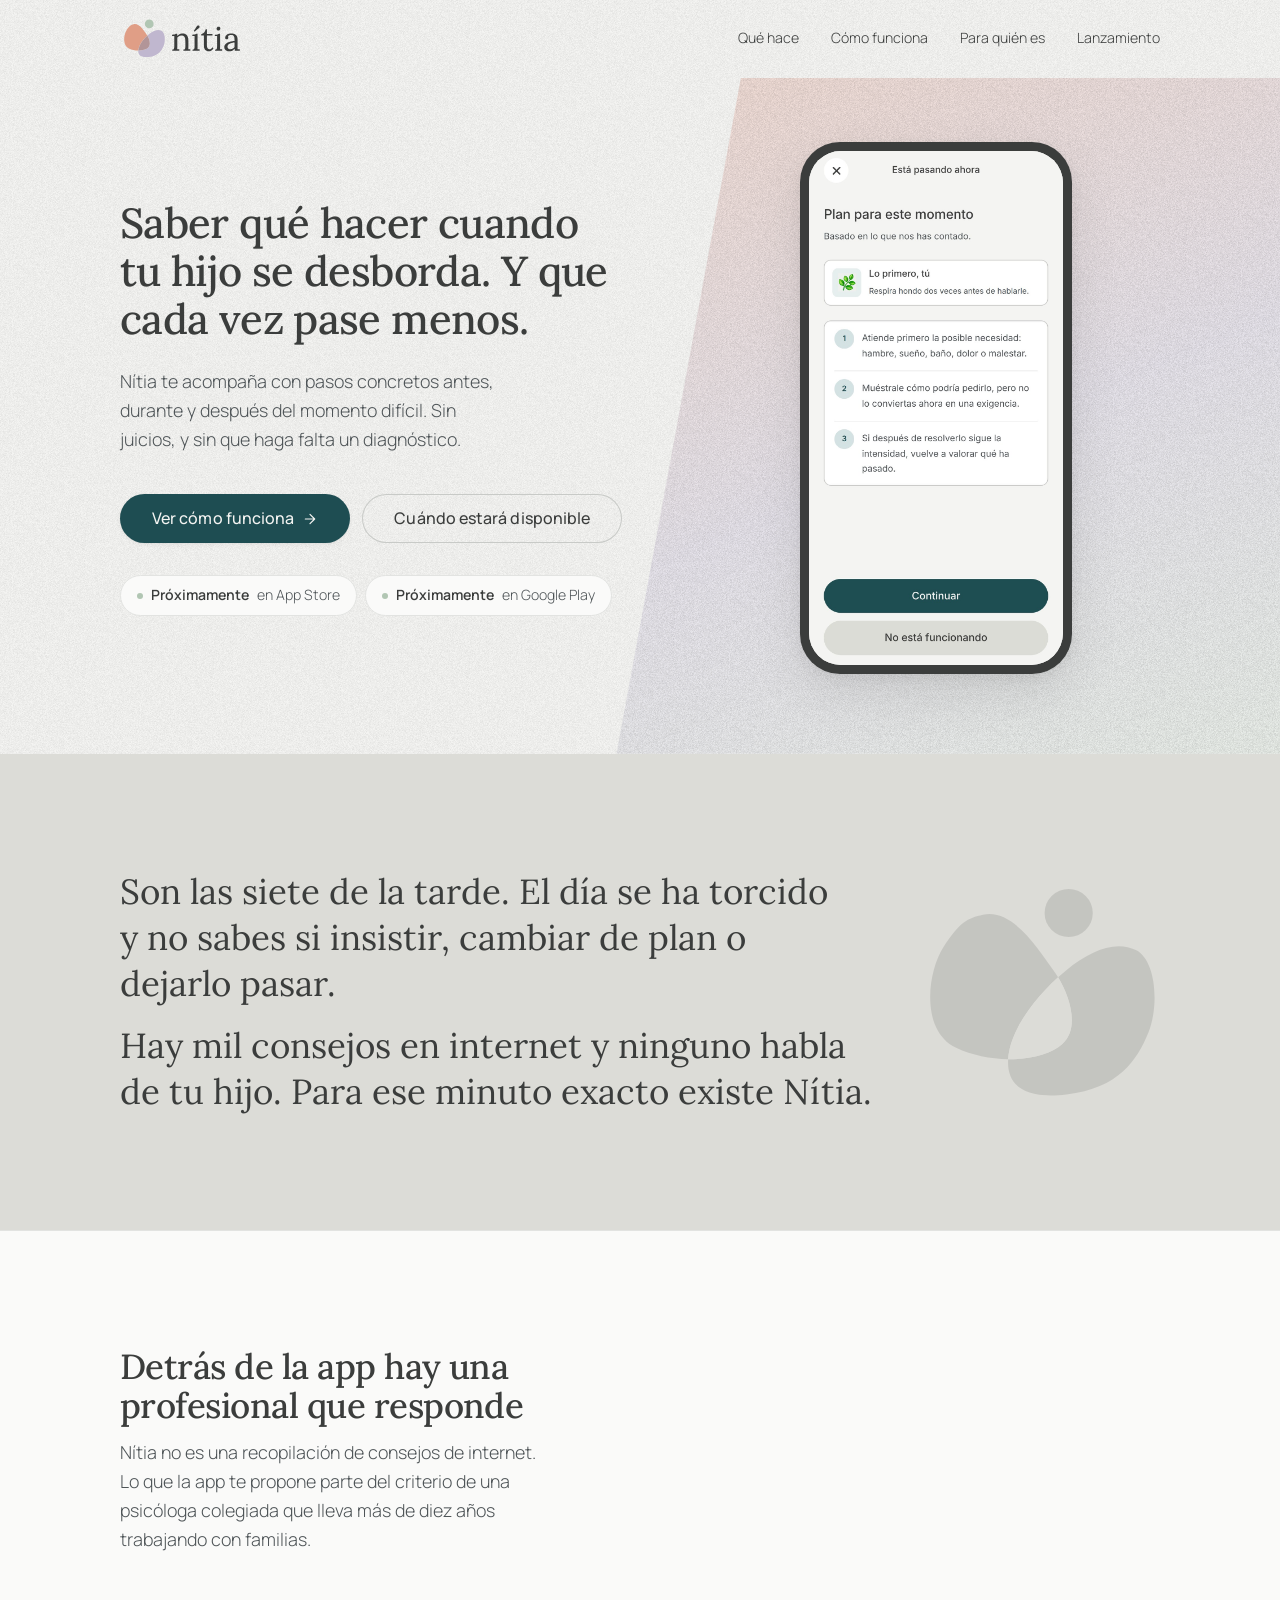
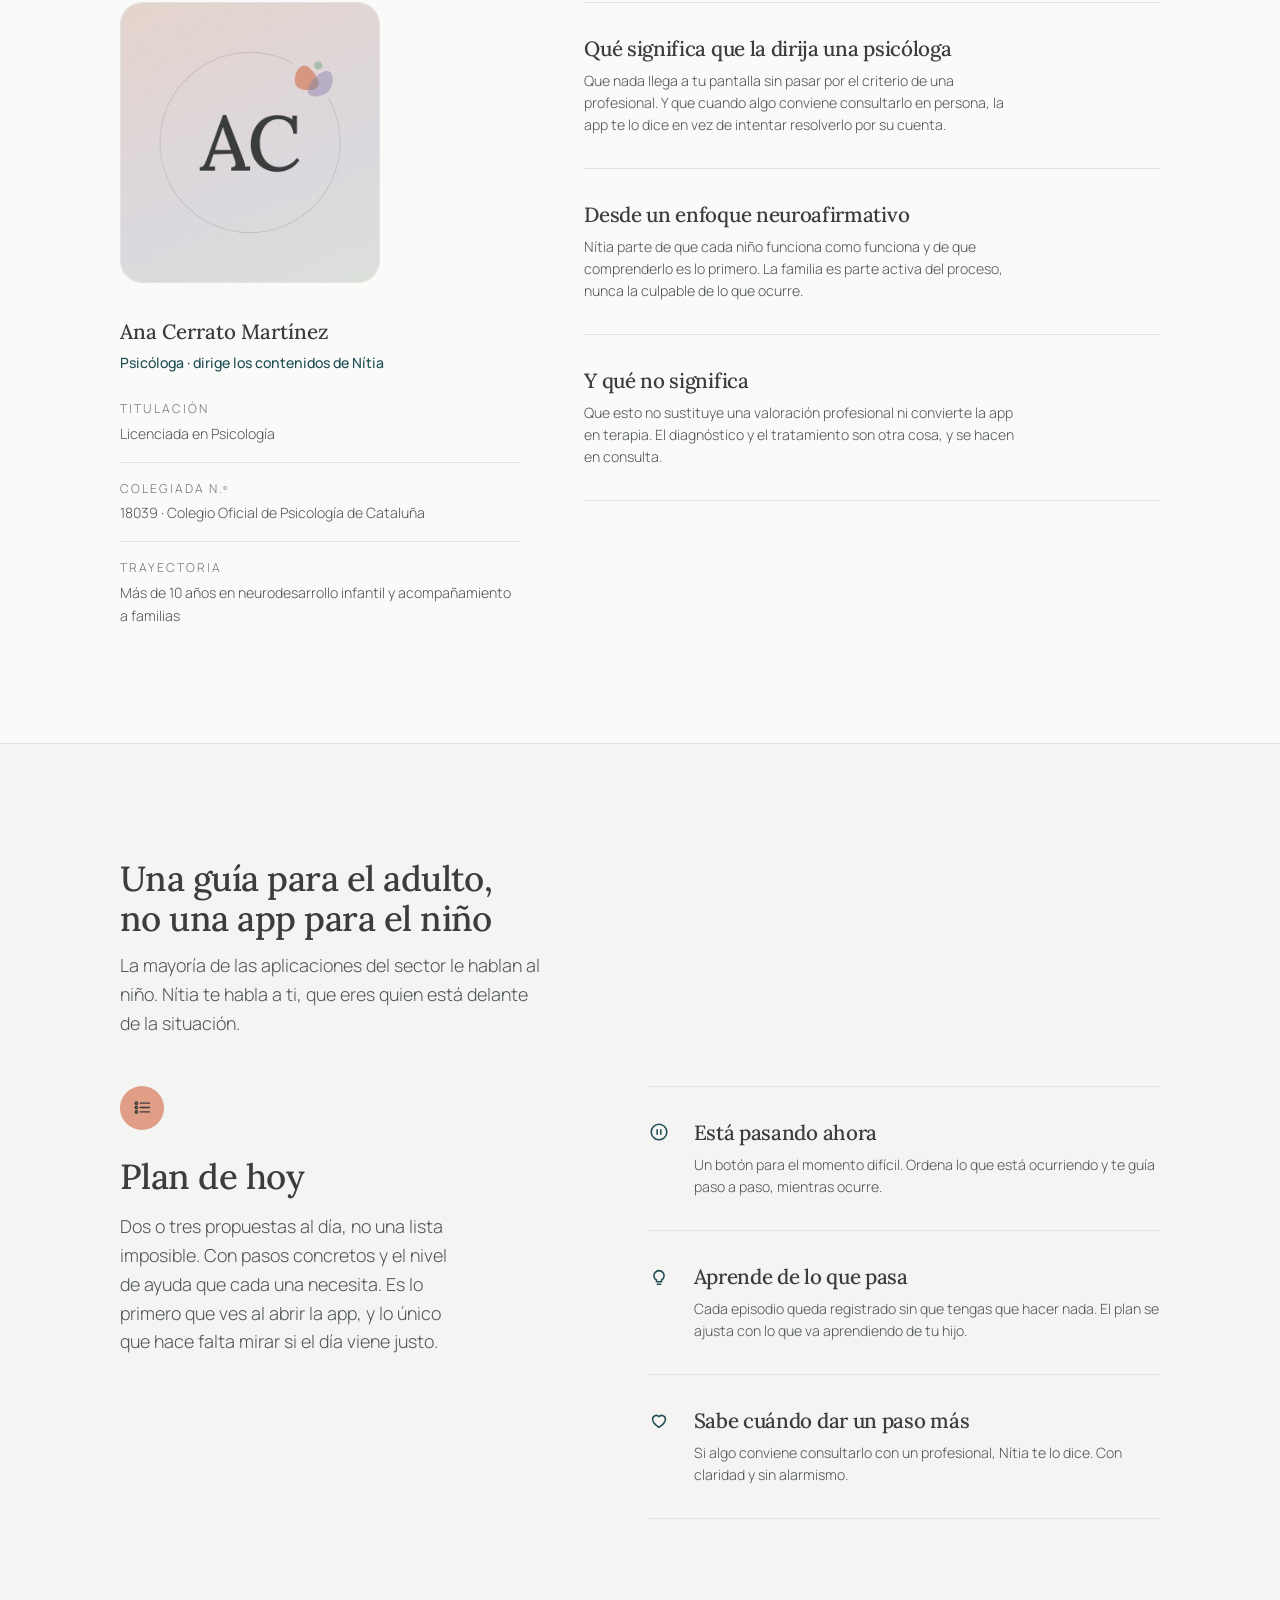
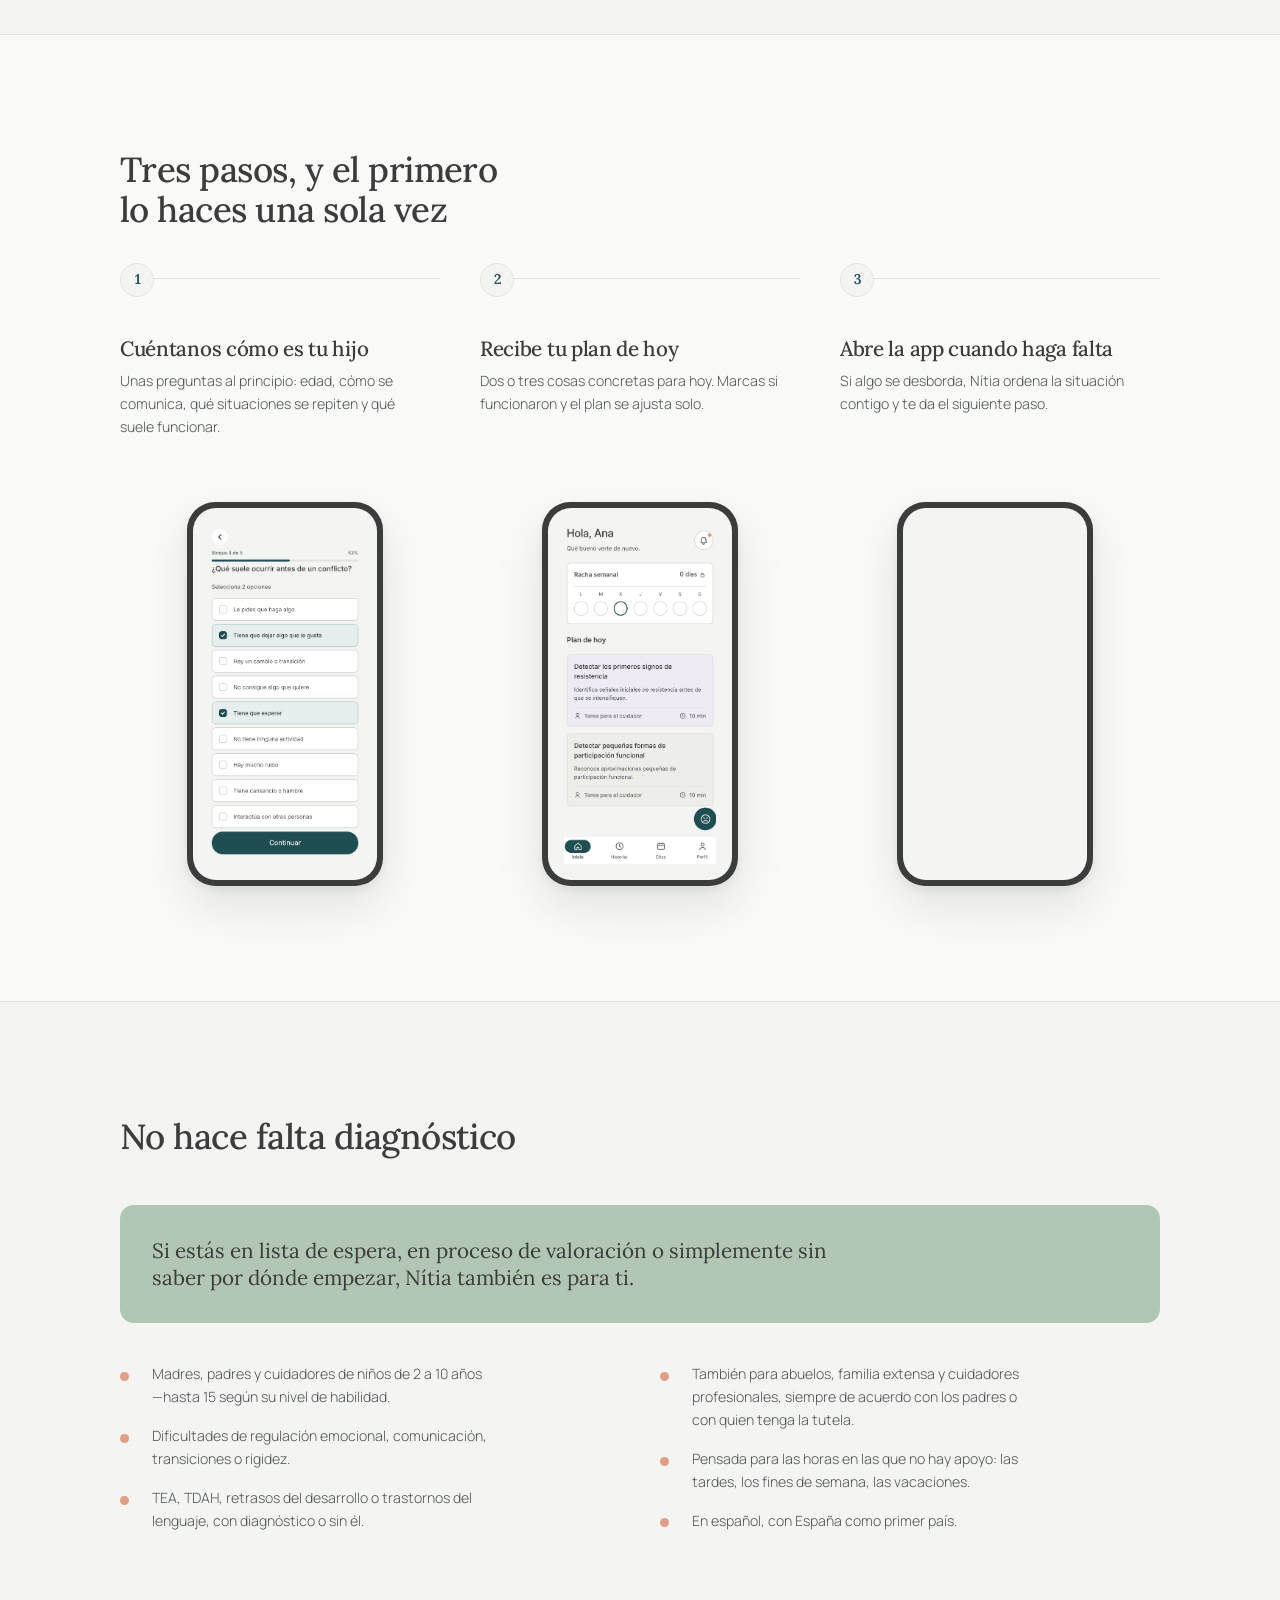
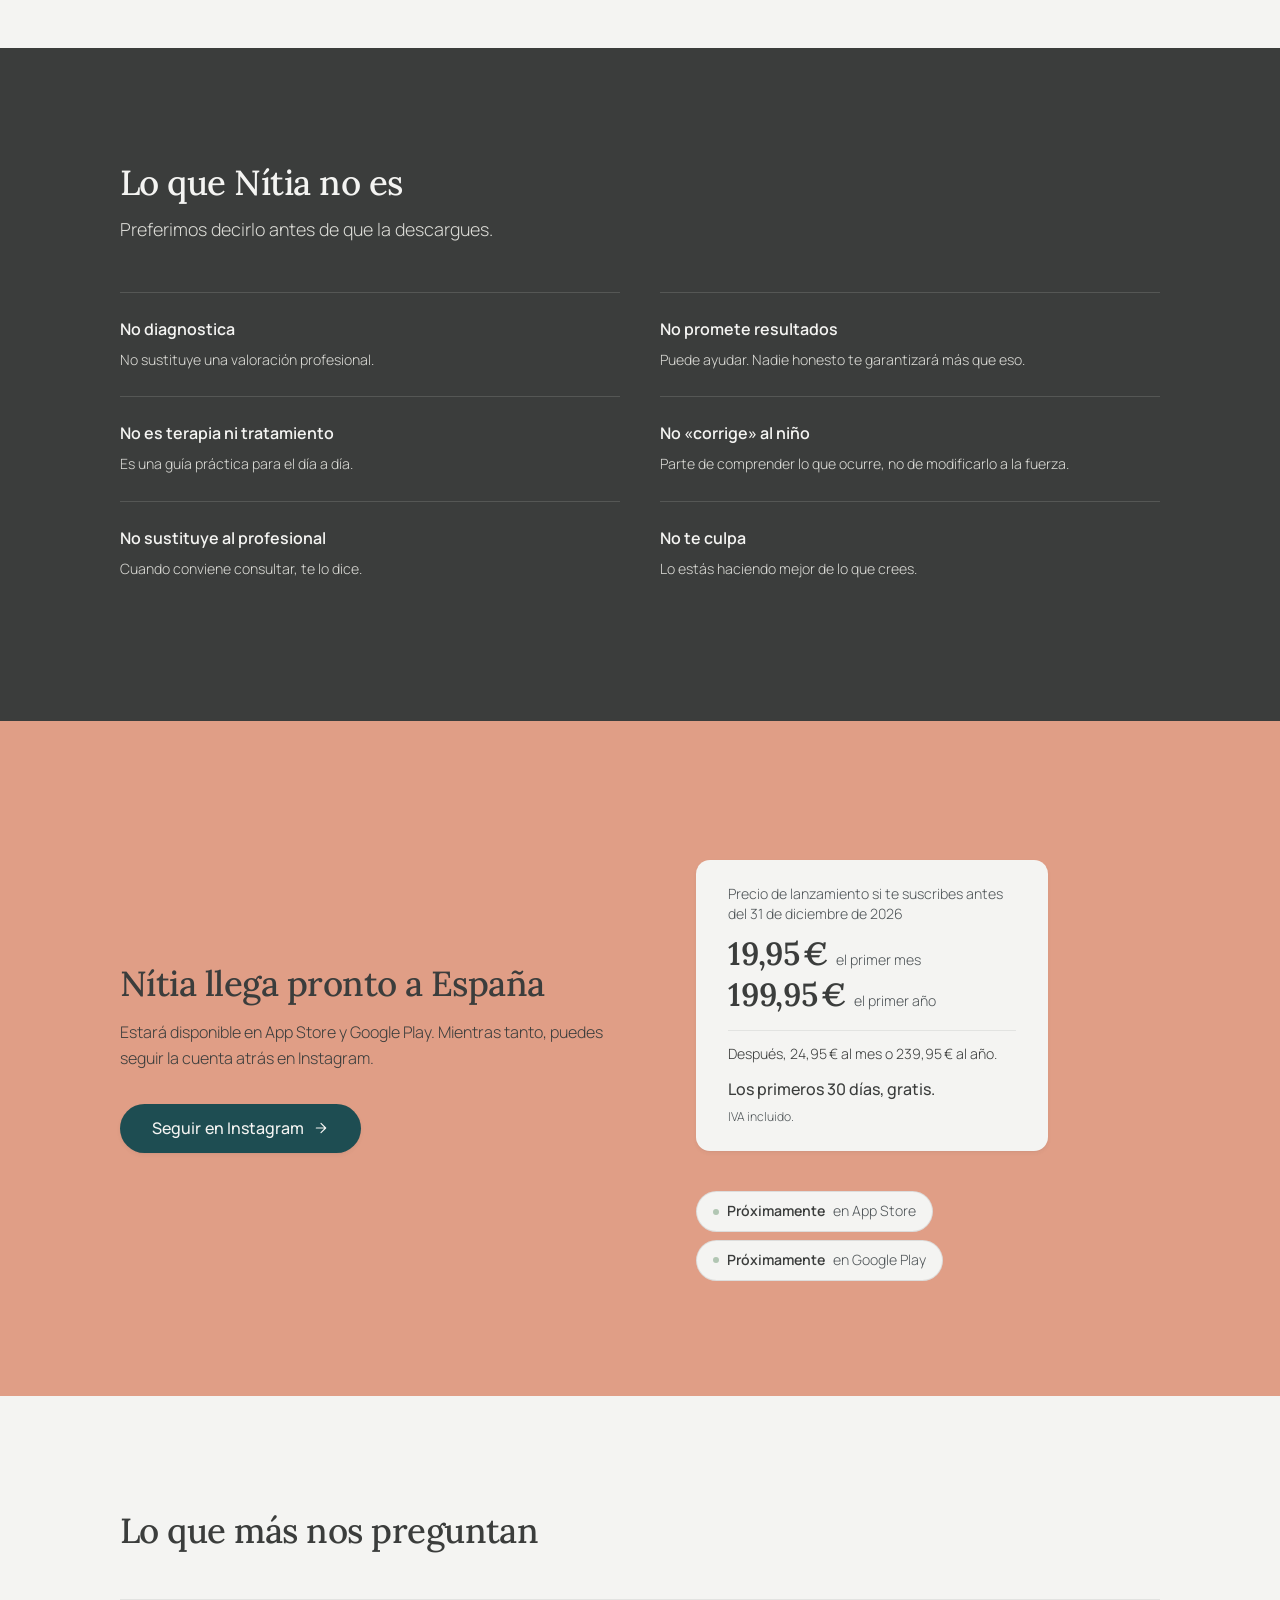
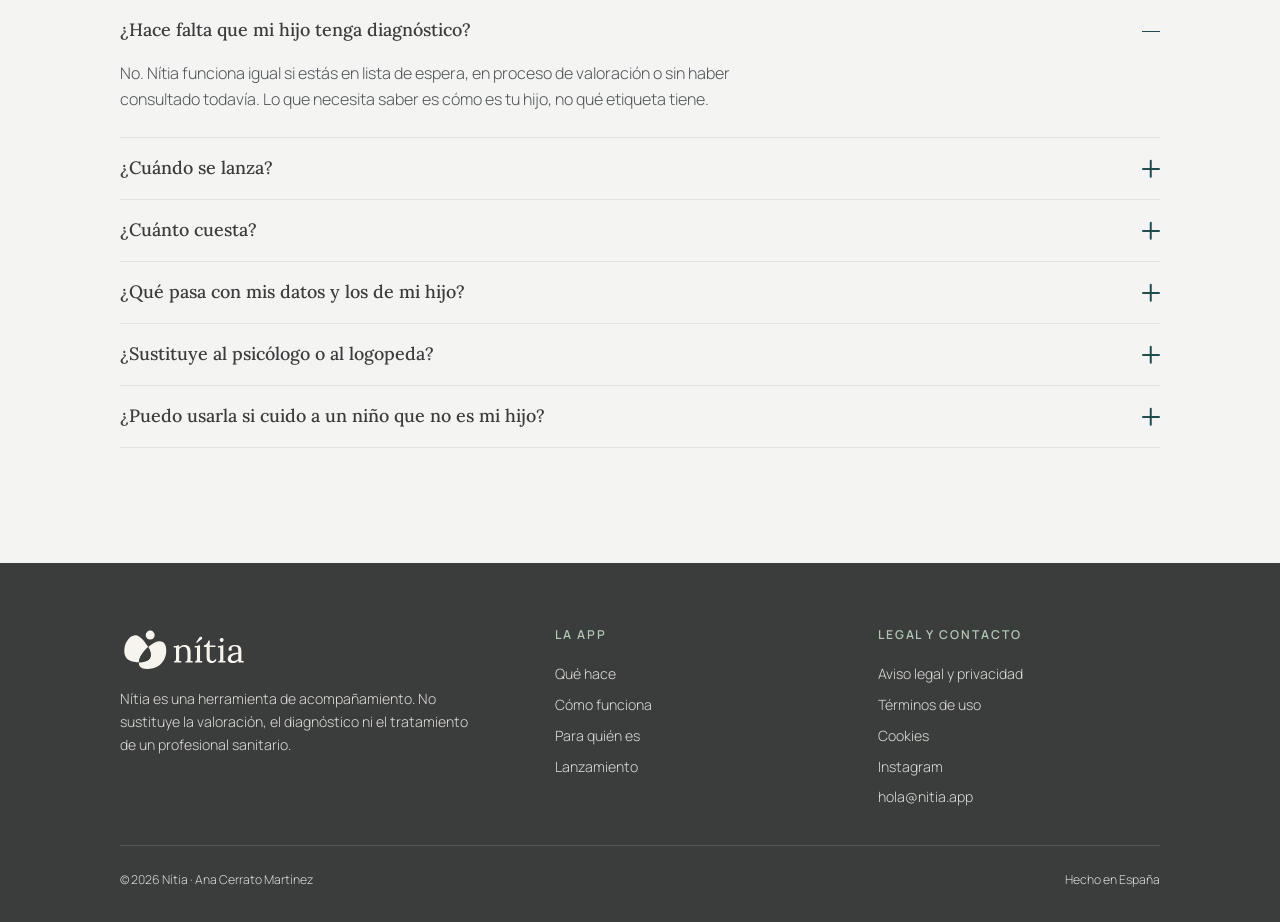
==== commit b69974e1: "Landing: quita la lista de espera y corrige texto" ====
--- a/index.html
+++ b/index.html
@@ -50,12 +50,12 @@
 <link rel="stylesheet" href="css/01-tokens.css?v=2026-09-15">
 <link rel="stylesheet" href="css/02-base.css?v=2026-09-15">
 <link rel="stylesheet" href="css/03-componentes.css?v=2026-09-23b">
-<link rel="stylesheet" href="css/04-secciones.css?v=2026-09-23b">
-<link rel="stylesheet" href="css/05-utilidades.css?v=2026-09-22">
+<link rel="stylesheet" href="css/04-secciones.css?v=2026-09-23c">
+<link rel="stylesheet" href="css/05-utilidades.css?v=2026-09-23">
 <link rel="stylesheet" href="css/06-consentimiento.css?v=2026-09-22">
 </head>
 
-<body data-modo="presentacion">
+<body>
 <div class="grano" aria-hidden="true"></div>
 
 <a class="saltar" href="#contenido">Saltar al contenido</a>
@@ -388,7 +388,7 @@
 
     <div class="rejilla rejilla--2 rejilla--ancha">
       <div data-aparece>
-        <div class="negacion"><b>No diagnostica</b><span>No sustituye una valoración profesional ni la reemplaza.</span></div>
+        <div class="negacion"><b>No diagnostica</b><span>No sustituye una valoración profesional.</span></div>
         <div class="negacion"><b>No es terapia ni tratamiento</b><span>Es una guía práctica para el día a día.</span></div>
         <div class="negacion"><b>No sustituye al profesional</b><span>Cuando conviene consultar, te lo dice.</span></div>
       </div>
@@ -407,8 +407,7 @@
    <div class="lanzamiento__caja">
     <h2 data-aparece style="--retraso:60ms">Nítia llega pronto a España</h2>
 
-    <!-- ── Modo presentación · activo ──────────────────────────────── -->
-    <div class="solo-presentacion" data-aparece style="--retraso:130ms">
+    <div data-aparece style="--retraso:130ms">
       <p>Estará disponible en App Store y Google Play. Mientras tanto, puedes
          seguir la cuenta atrás en Instagram.</p>
 
@@ -422,32 +421,10 @@
         </a>
       </p>
     </div>
-
-    <!-- ── Modo lista de espera · oculto ───────────────────────────────
-         Se activa cambiando data-modo en el <body>. Antes hacen falta la
-         política de privacidad publicada y un destino para los correos:
-         el atributo action está vacío a propósito. -->
-    <div class="solo-waitlist">
-      <p>Déjanos tu correo y te avisamos el día que Nítia esté disponible.</p>
-
-      <form class="formulario" action="" method="post">
-        <label class="solo-lectores" for="correo">Tu correo electrónico</label>
-        <input id="correo" name="correo" type="email" required
-               autocomplete="email" placeholder="tu@correo.com">
-        <button class="boton" type="submit">Avísame</button>
-      </form>
-
-      <p class="consentimiento">
-        <input id="acepto" name="acepto" type="checkbox" required>
-        <label for="acepto">Acepto que Nítia guarde mi correo para avisarme del
-          lanzamiento. Puedo darme de baja cuando quiera.
-          <a href="legal/privacidad.html">Política de privacidad</a>.</label>
-      </p>
-    </div>
    </div>
 
    <!-- Columna derecha: precio y tiendas. Equilibra la banda de color. -->
-   <div class="lanzamiento__lado solo-presentacion" data-aparece style="--retraso:200ms">
+   <div class="lanzamiento__lado" data-aparece style="--retraso:200ms">
      <!-- PRECIO · confirmado por el Cliente el 21-09-2026.
           24,95 € es lo que PAGA el cliente, IVA incluido (en las tiendas el
           precio al consumidor siempre lo lleva; art. 60 TRLGDCU).
@@ -708,7 +685,6 @@
 </dialog>
 
 <script src="src/js/microinteracciones.js?v=2026-09-15" defer></script>
-<script src="src/js/modo.js?v=2026-09-15" defer></script>
 <!-- Orden obligatorio: medicion.js avisa de si la medición está activa
      y consentimiento.js actúa en consecuencia. -->
 <script src="src/js/medicion.js?v=2026-09-22" defer></script>
--- a/css/04-secciones.css
+++ b/css/04-secciones.css
@@ -368,15 +368,7 @@
 /* ── 8 · Lanzamiento ─────────────────────────────────────────────────── */
 .lanzamiento { background: var(--terracota); }
 /* Sobre las piedras, el único texto válido es el Carbón. Regla del brandbook. */
-.lanzamiento h2, .lanzamiento p, .lanzamiento label { color: var(--carbon); }
-/* El enlace del consentimiento también: en Petróleo sobre Terracota se queda
-   en 3,30:1 y no alcanza AA. En Carbón sube a 4,91:1, y el subrayado es lo
-   que lo sigue identificando como enlace sin recurrir al color. */
-/* `:not(.boton)` NO es un adorno. Sin él esta regla pisaba el color del
-   botón —que es un <a>— y dejaba el texto en Carbón sobre el Petróleo del
-   fondo: ilegible. El botón trae su propia tinta en la variable --tinta. */
-.lanzamiento a:not(.boton) { color: var(--carbon); text-decoration: underline; text-underline-offset: 3px; }
-.lanzamiento a:not(.boton):hover { color: var(--petroleo); text-decoration-thickness: 2px; }
+.lanzamiento h2, .lanzamiento p { color: var(--carbon); }
 .lanzamiento__reticula {
   display: grid;
   grid-template-columns: minmax(0, 1.05fr) minmax(0, .95fr);
@@ -437,36 +429,6 @@
 .lanzamiento .pildora { background: var(--crema); border-color: var(--velo-carbon-12); }
 .lanzamiento__lado { display: grid; gap: var(--e-4); justify-items: start; }
 @media (max-width: 900px) { .lanzamiento__lado { margin-top: var(--e-2); } }
-
-/* Lista de espera · oculta salvo en data-modo="waitlist" */
-.formulario { display: flex; flex-wrap: wrap; gap: var(--e-3); margin: var(--e-5) 0 var(--e-4); }
-.formulario input[type="email"] {
-  flex: 1 1 18rem;
-  max-width: 24rem;
-  min-height: 48px;
-  padding: var(--e-3) var(--e-4);
-  background: var(--crema);
-  border: 1px solid var(--velo-carbon-20);
-  border-radius: var(--r-sm);
-  transition: border-color var(--dur-media) var(--curva-salida),
-              box-shadow var(--dur-media) var(--curva-salida);
-}
-.formulario input[type="email"]:focus-visible {
-  border-color: var(--petroleo);
-  box-shadow: 0 0 0 3px var(--velo-petroleo-18);
-  outline: none;
-}
-.consentimiento {
-  display: flex;
-  gap: var(--e-3);
-  align-items: flex-start;
-  max-width: 34rem;
-  font-size: var(--t-sm);
-}
-/* 24 × 24: es el consentimiento legal, y era el objetivo más pequeño
-   de la página con 18 px. La etiqueta entera sigue siendo zona de toque. */
-.consentimiento input { width: 24px; height: 24px; margin-top: 1px; flex: none; }
-.consentimiento label { cursor: pointer; }
 
 /* ── 9 · Preguntas ───────────────────────────────────────────────────── */
 .preguntas__caja { max-width: 46rem; }
--- a/css/05-utilidades.css
+++ b/css/05-utilidades.css
@@ -1,7 +1,7 @@
 /* ═════════════════════════════════════════════════════════════════════════
    05 · UTILIDADES
-   Contenedor, rejillas, aparición al entrar en pantalla, accesibilidad
-   y el modo de la página. Va al final: puede pisar a los anteriores.
+   Contenedor, rejillas, aparición al entrar en pantalla y accesibilidad.
+   Va al final: puede pisar a los anteriores.
    ═════════════════════════════════════════════════════════════════════════ */
 
 /* ── Contenedor ──────────────────────────────────────────────────────── */
@@ -100,7 +100,7 @@
   /* Pero el color, el borde, la sombra y el foco SIGUEN transicionando:
      son los que dicen «esto responde» y «estás aquí». */
   .boton, .tarjeta, .pildora, .cabecera, .negacion,
-  .acordeon__cabeza, .formulario input[type="email"] {
+  .acordeon__cabeza {
     transition-property: background-color, border-color, box-shadow, color !important;
     transition-duration: var(--dur-rapida) !important;
   }
@@ -110,13 +110,6 @@
   .acordeon__caja { transition-duration: var(--dur-rapida) !important; }
   .acordeon__signo::before, .acordeon__signo::after { transition-duration: var(--dur-rapida) !important; }
 }
-
-/* ── Modo de la página ───────────────────────────────────────────────── */
-/* presentacion → tiendas y enlace a Instagram.
-   waitlist     → formulario de correo con consentimiento.
-   Se cambia en el atributo data-modo del <body>. */
-[data-modo="presentacion"] .solo-waitlist { display: none; }
-[data-modo="waitlist"]     .solo-presentacion { display: none; }
 
 /* ── Grano de papel ──────────────────────────────────────────────────── */
 /* 5 % de opacidad, fijo, sin capturar el ratón. Solo decorativo. */
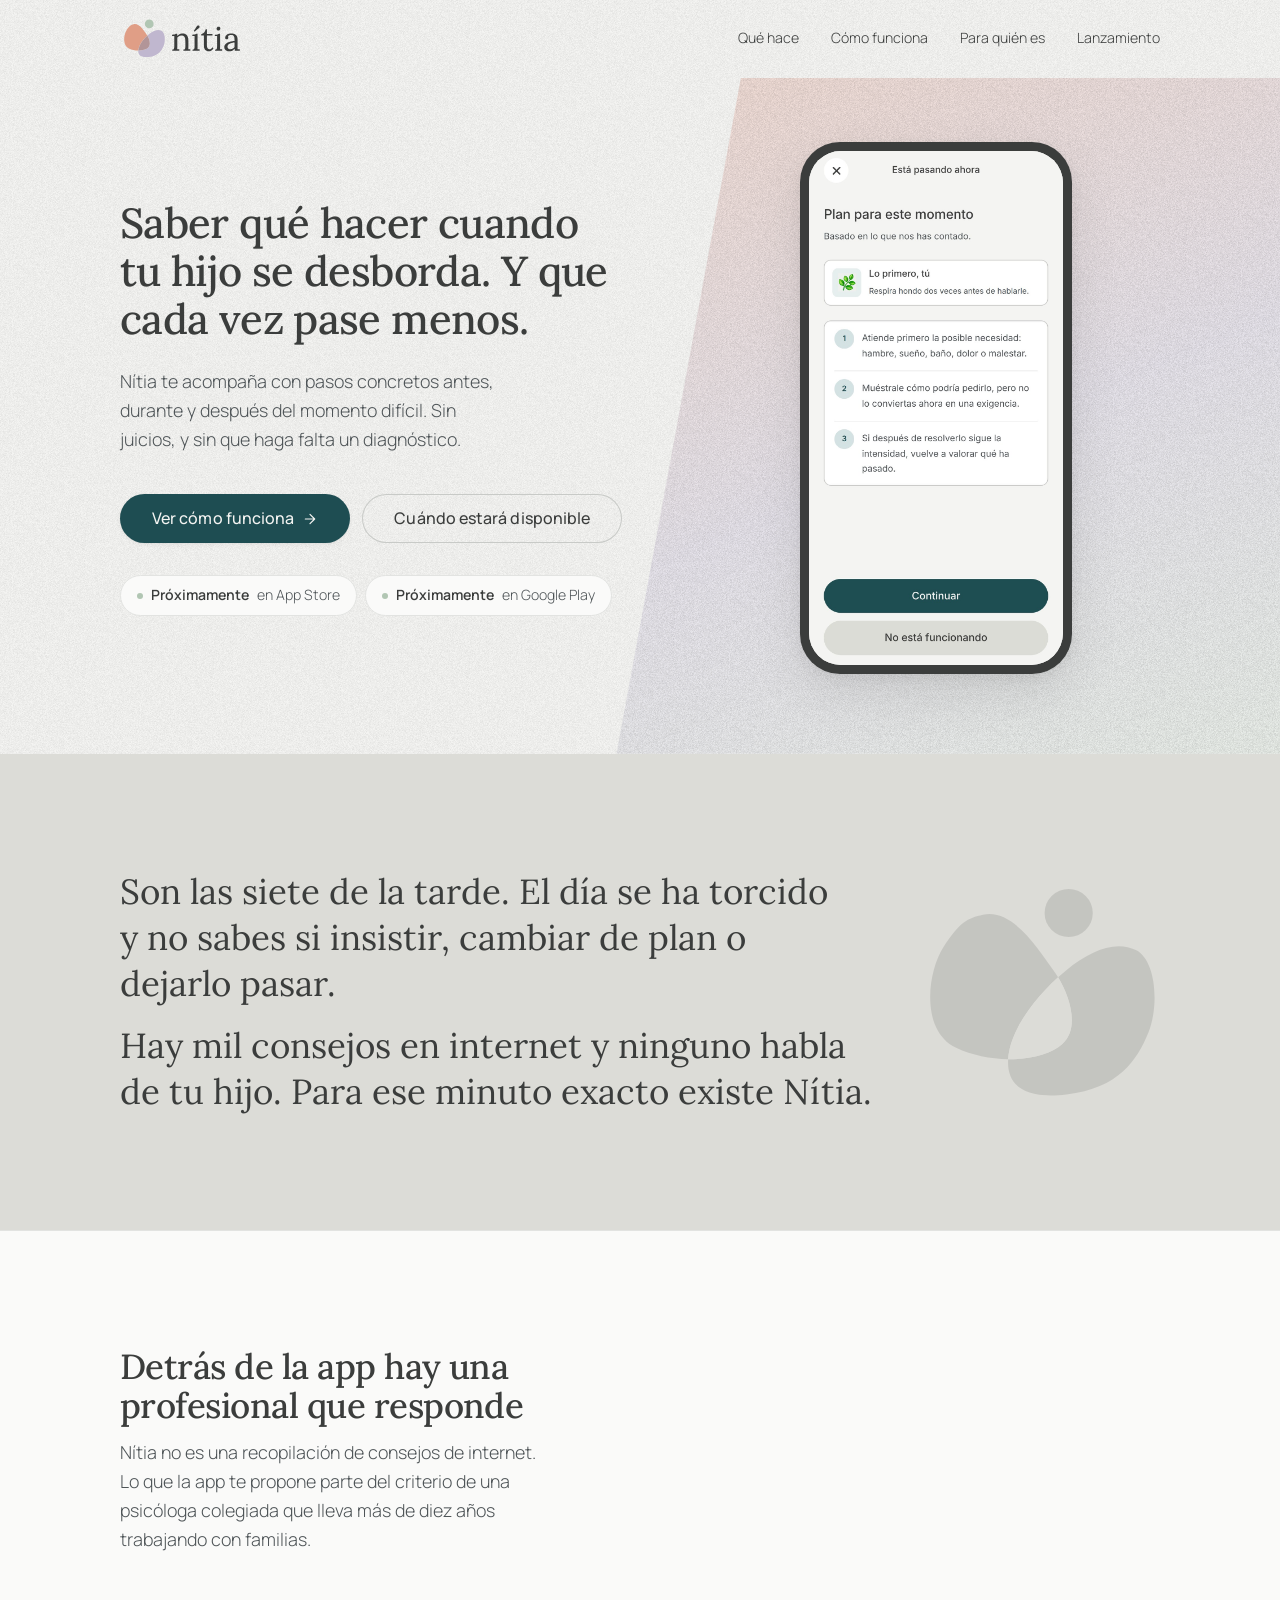
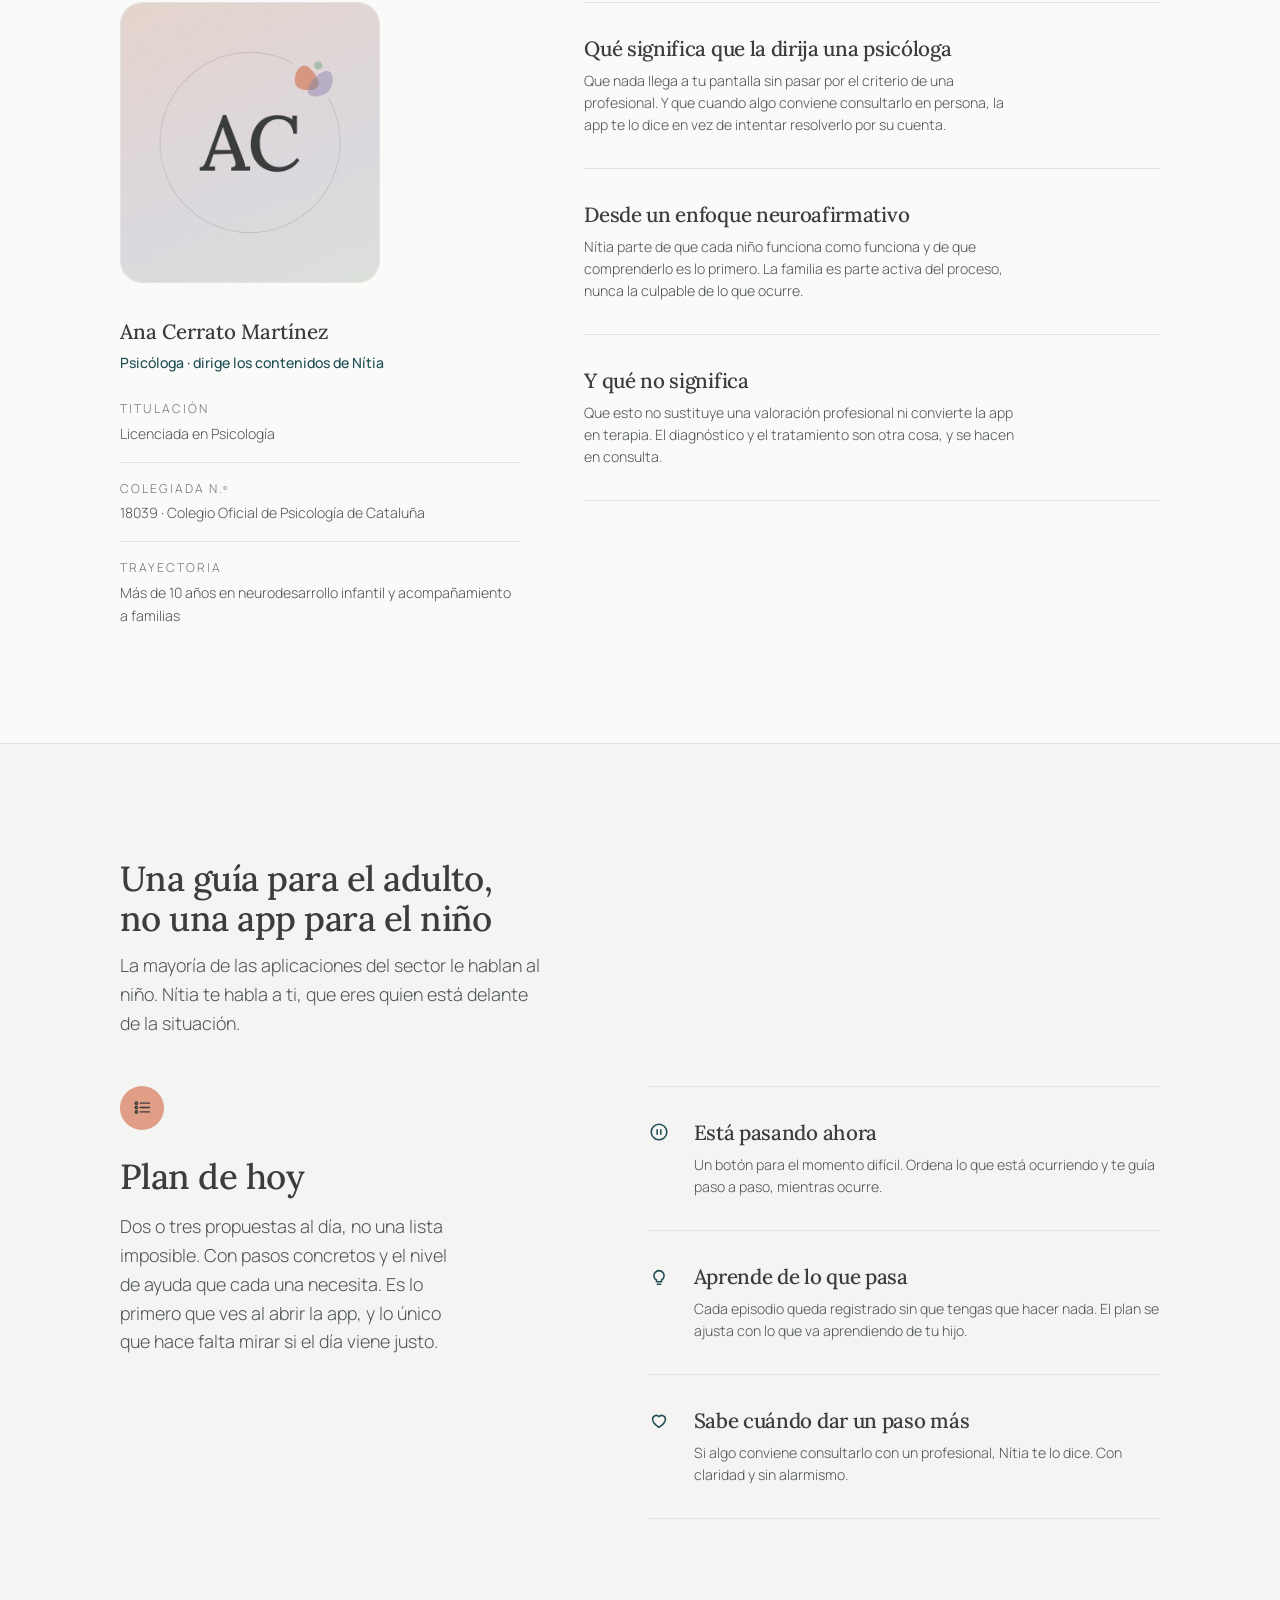
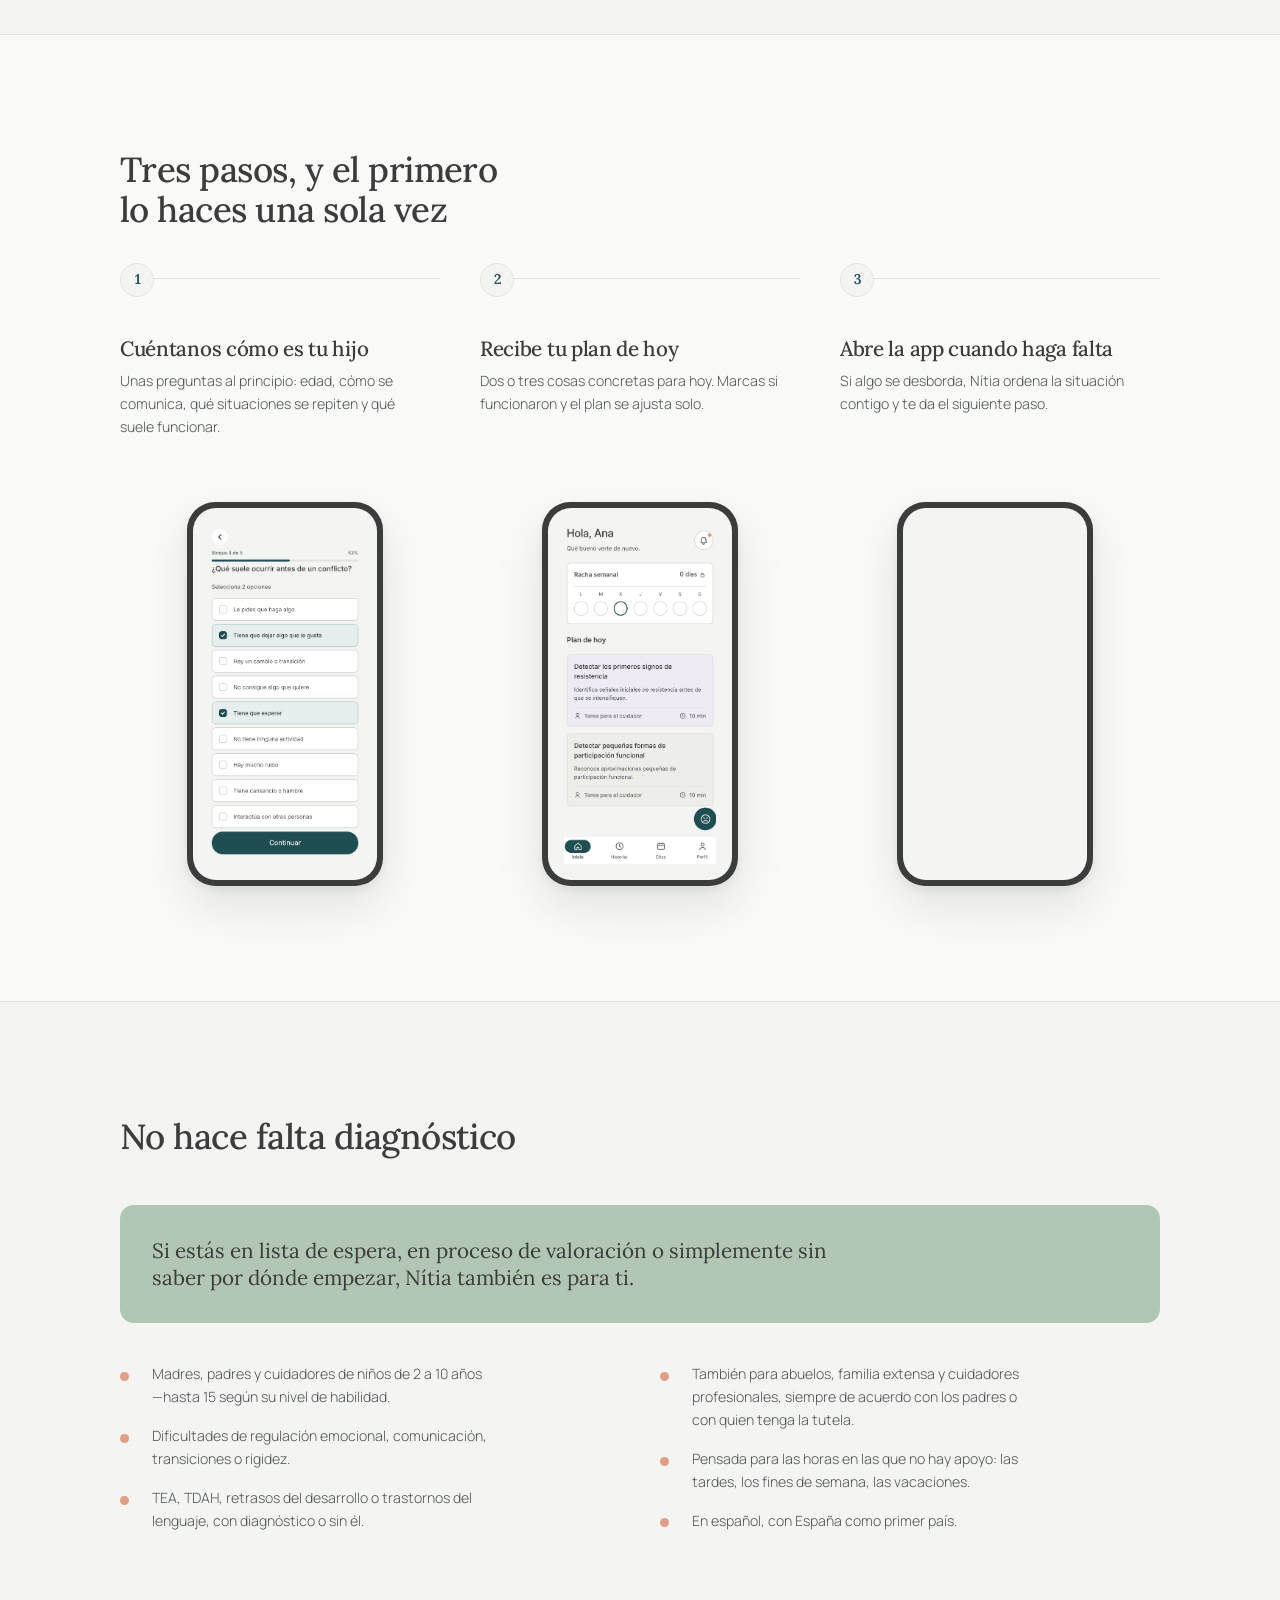
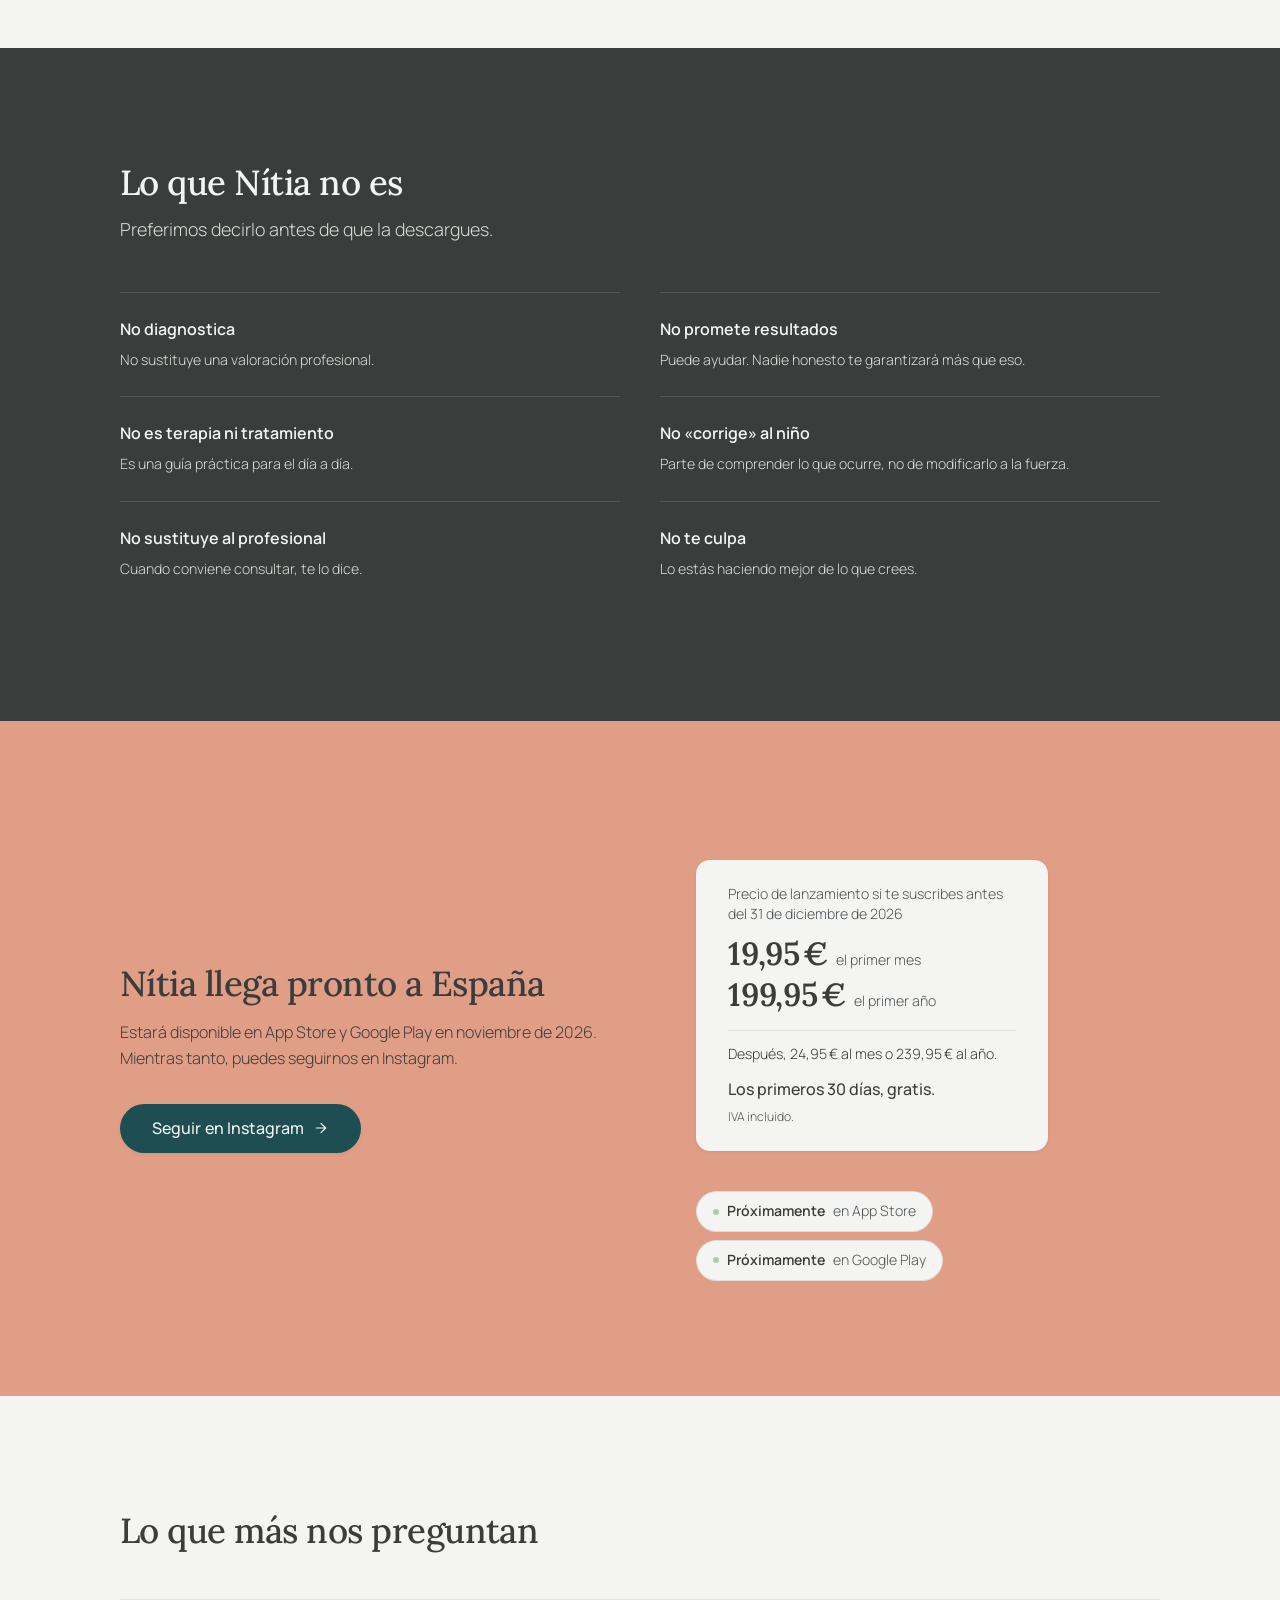
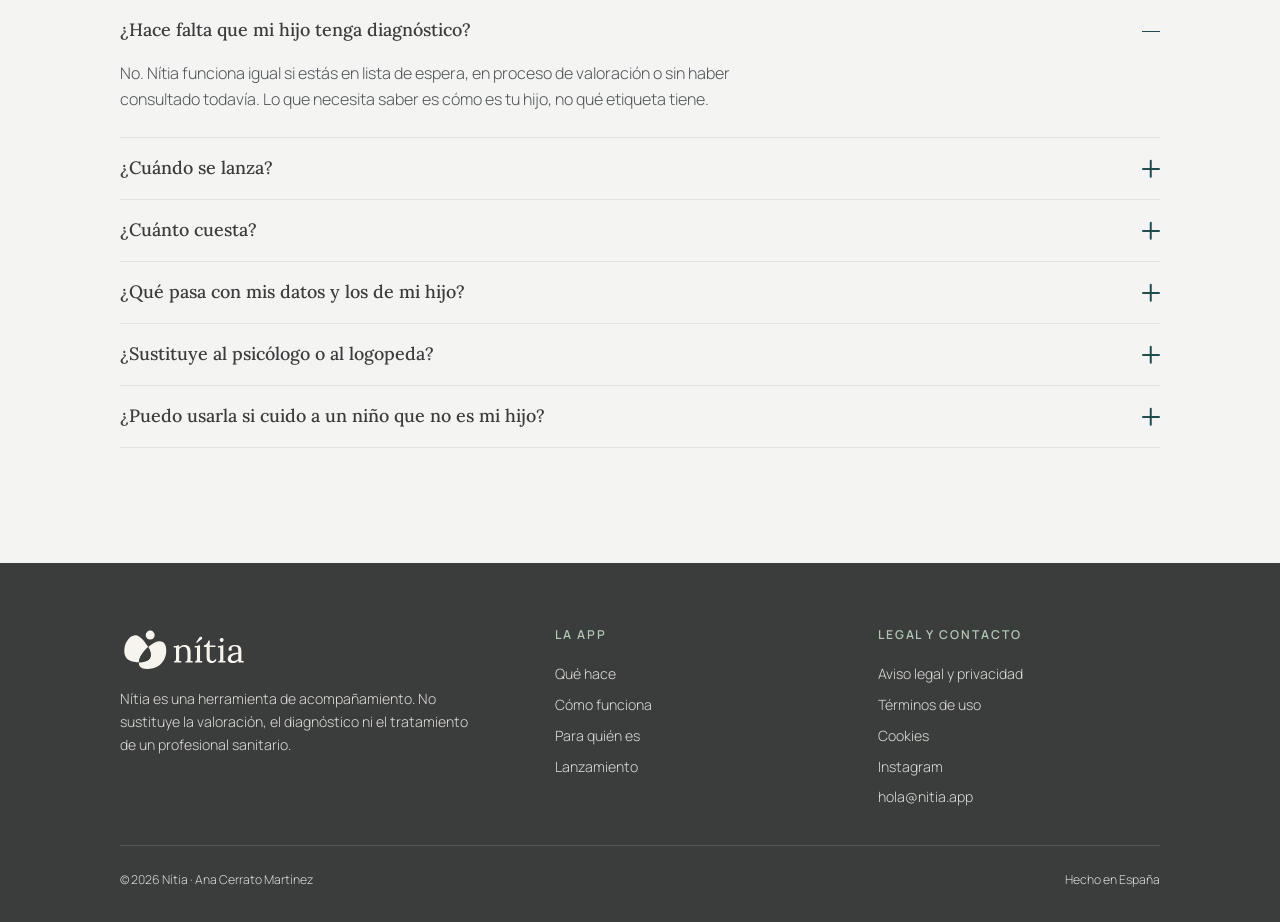
==== commit 8dfc5c83: "Landing: fecha de lanzamiento e Instagram" ====
--- a/index.html
+++ b/index.html
@@ -408,8 +408,8 @@
     <h2 data-aparece style="--retraso:60ms">Nítia llega pronto a España</h2>
 
     <div data-aparece style="--retraso:130ms">
-      <p>Estará disponible en App Store y Google Play. Mientras tanto, puedes
-         seguir la cuenta atrás en Instagram.</p>
+      <p>Estará disponible en App Store y Google Play en noviembre de 2026.
+         Mientras tanto, puedes seguirnos en Instagram.</p>
 
       <p style="margin-top:var(--e-6)">
         <a class="boton" href="https://instagram.com/nitia.app" rel="noopener">
@@ -484,8 +484,8 @@
         </button>
         <div class="acordeon__caja" id="p2">
           <div class="acordeon__interior">
-            <!-- PENDIENTE · fecha o ventana de lanzamiento -->
-            <p><em>[Fecha o ventana de lanzamiento.]</em></p>
+            <!-- Fecha confirmada el 23-09-2026: noviembre de 2026. -->
+            <p>Nítia se lanza en noviembre de 2026.</p>
           </div>
         </div>
       </div>
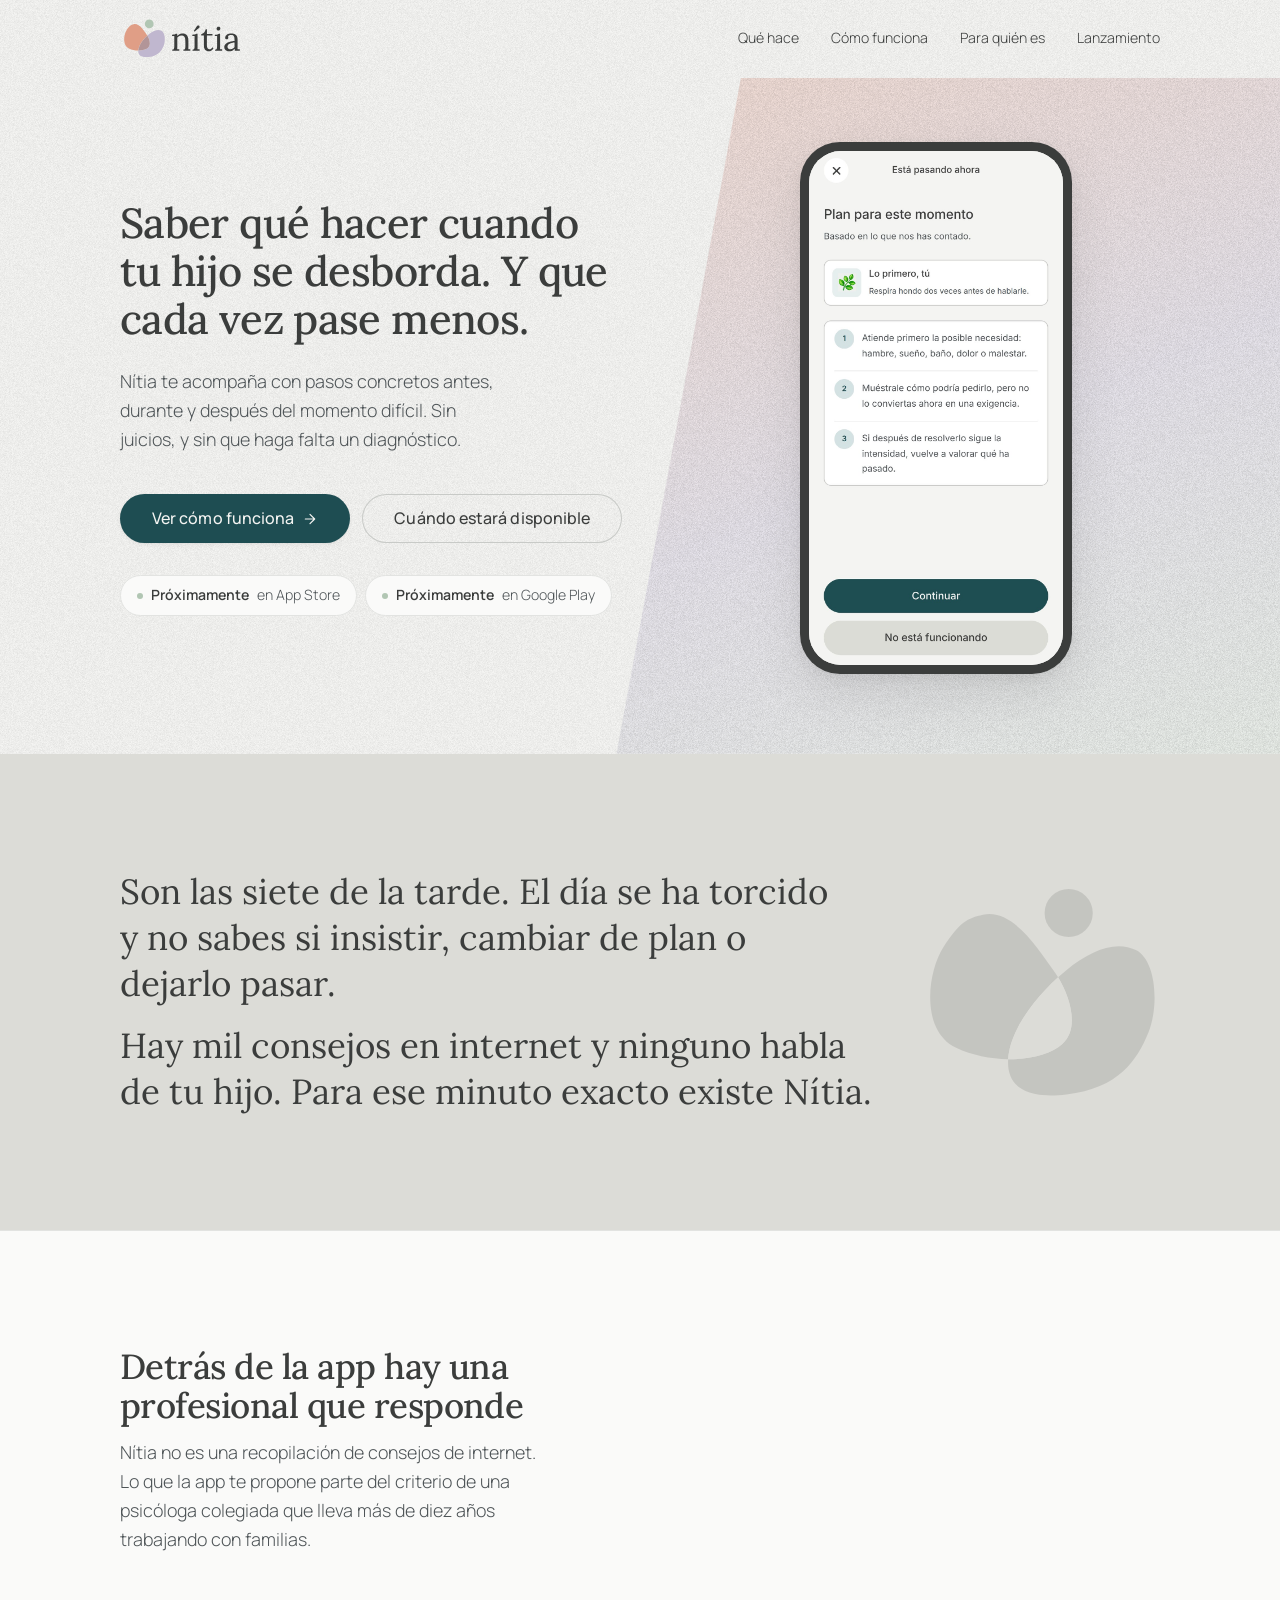
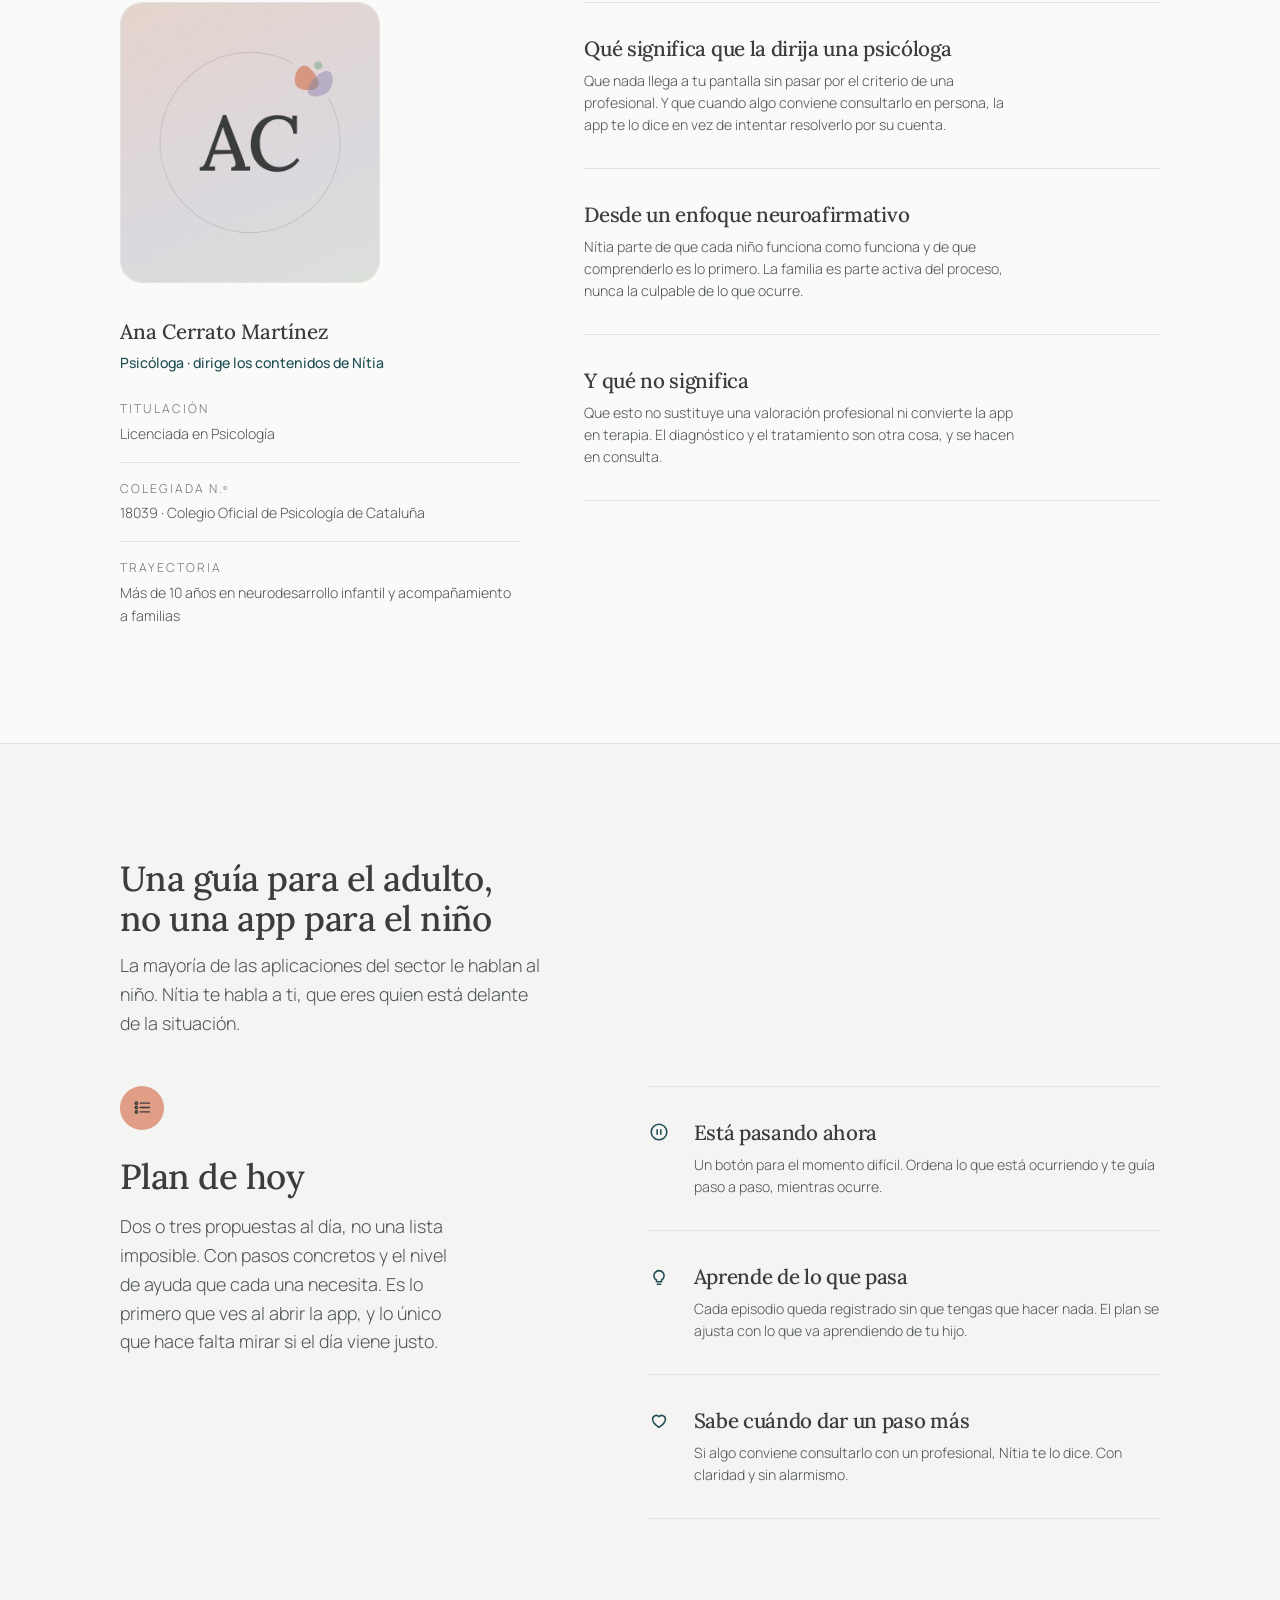
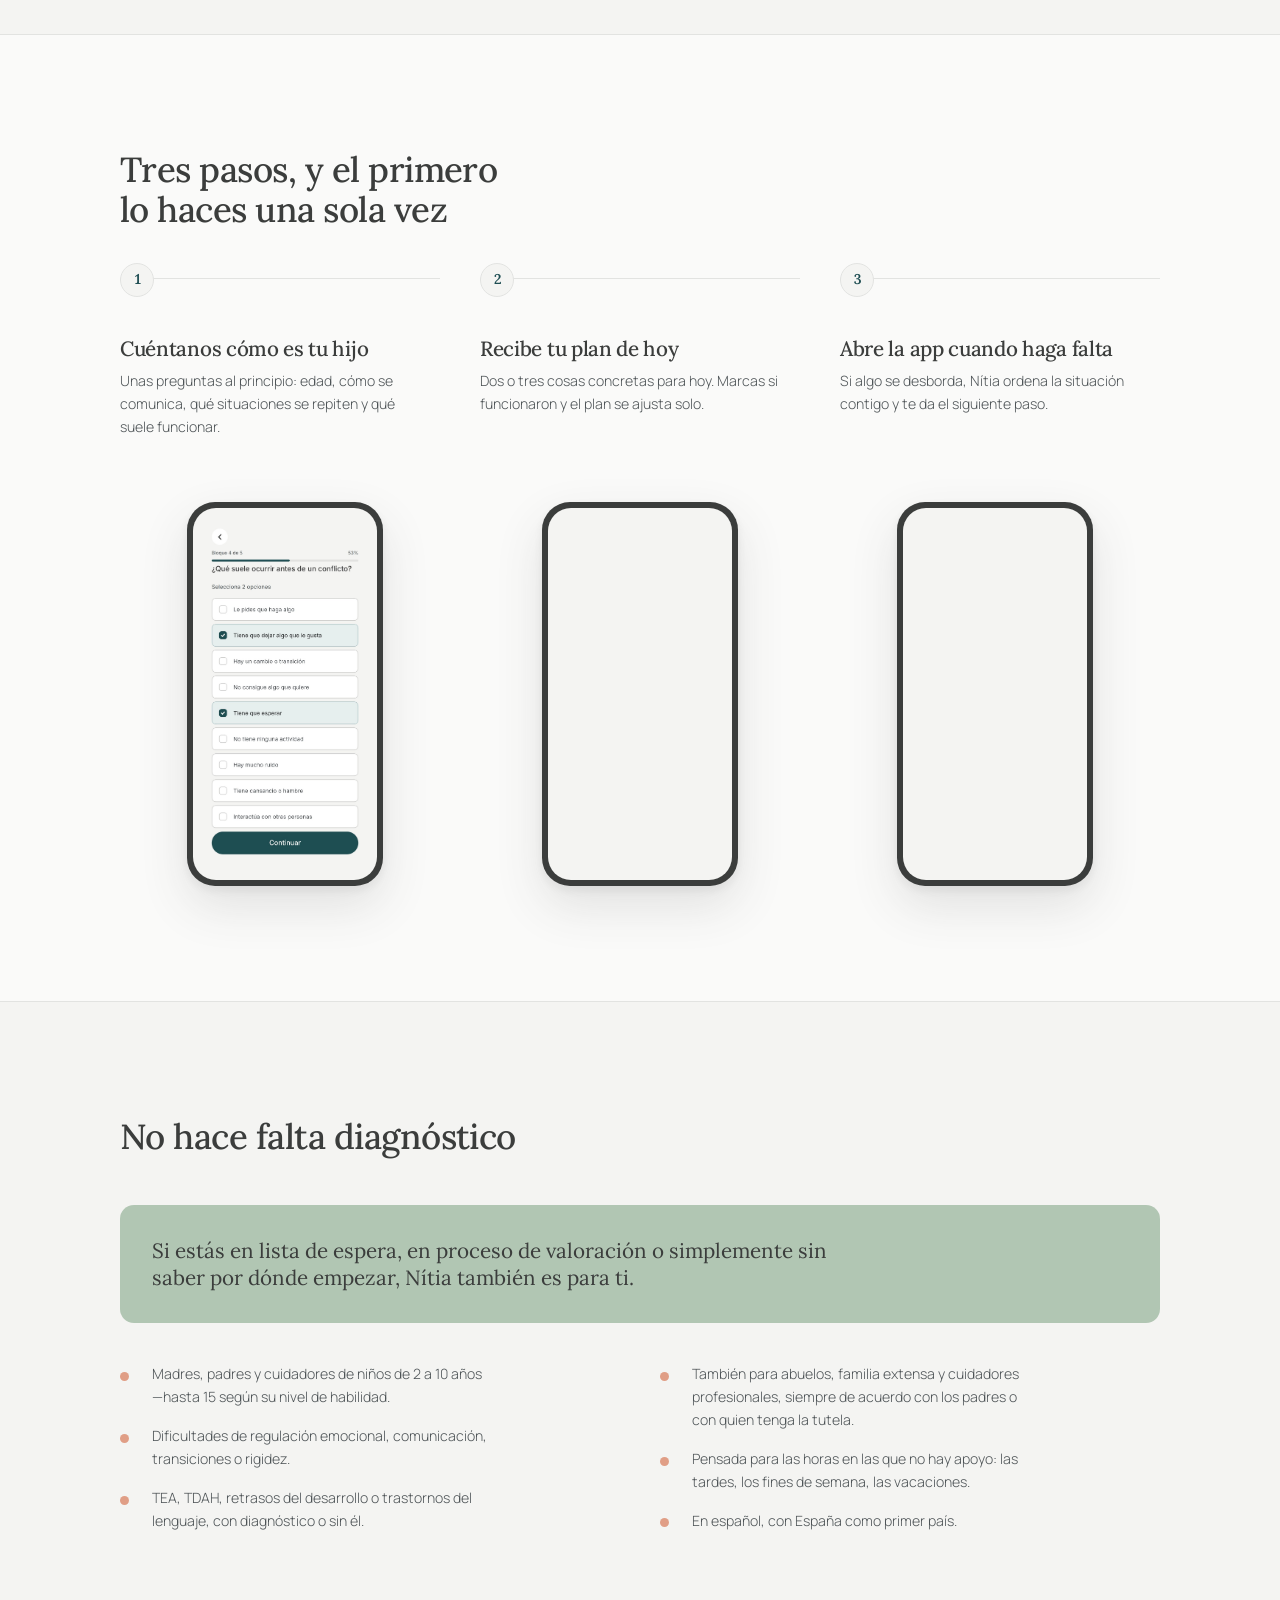
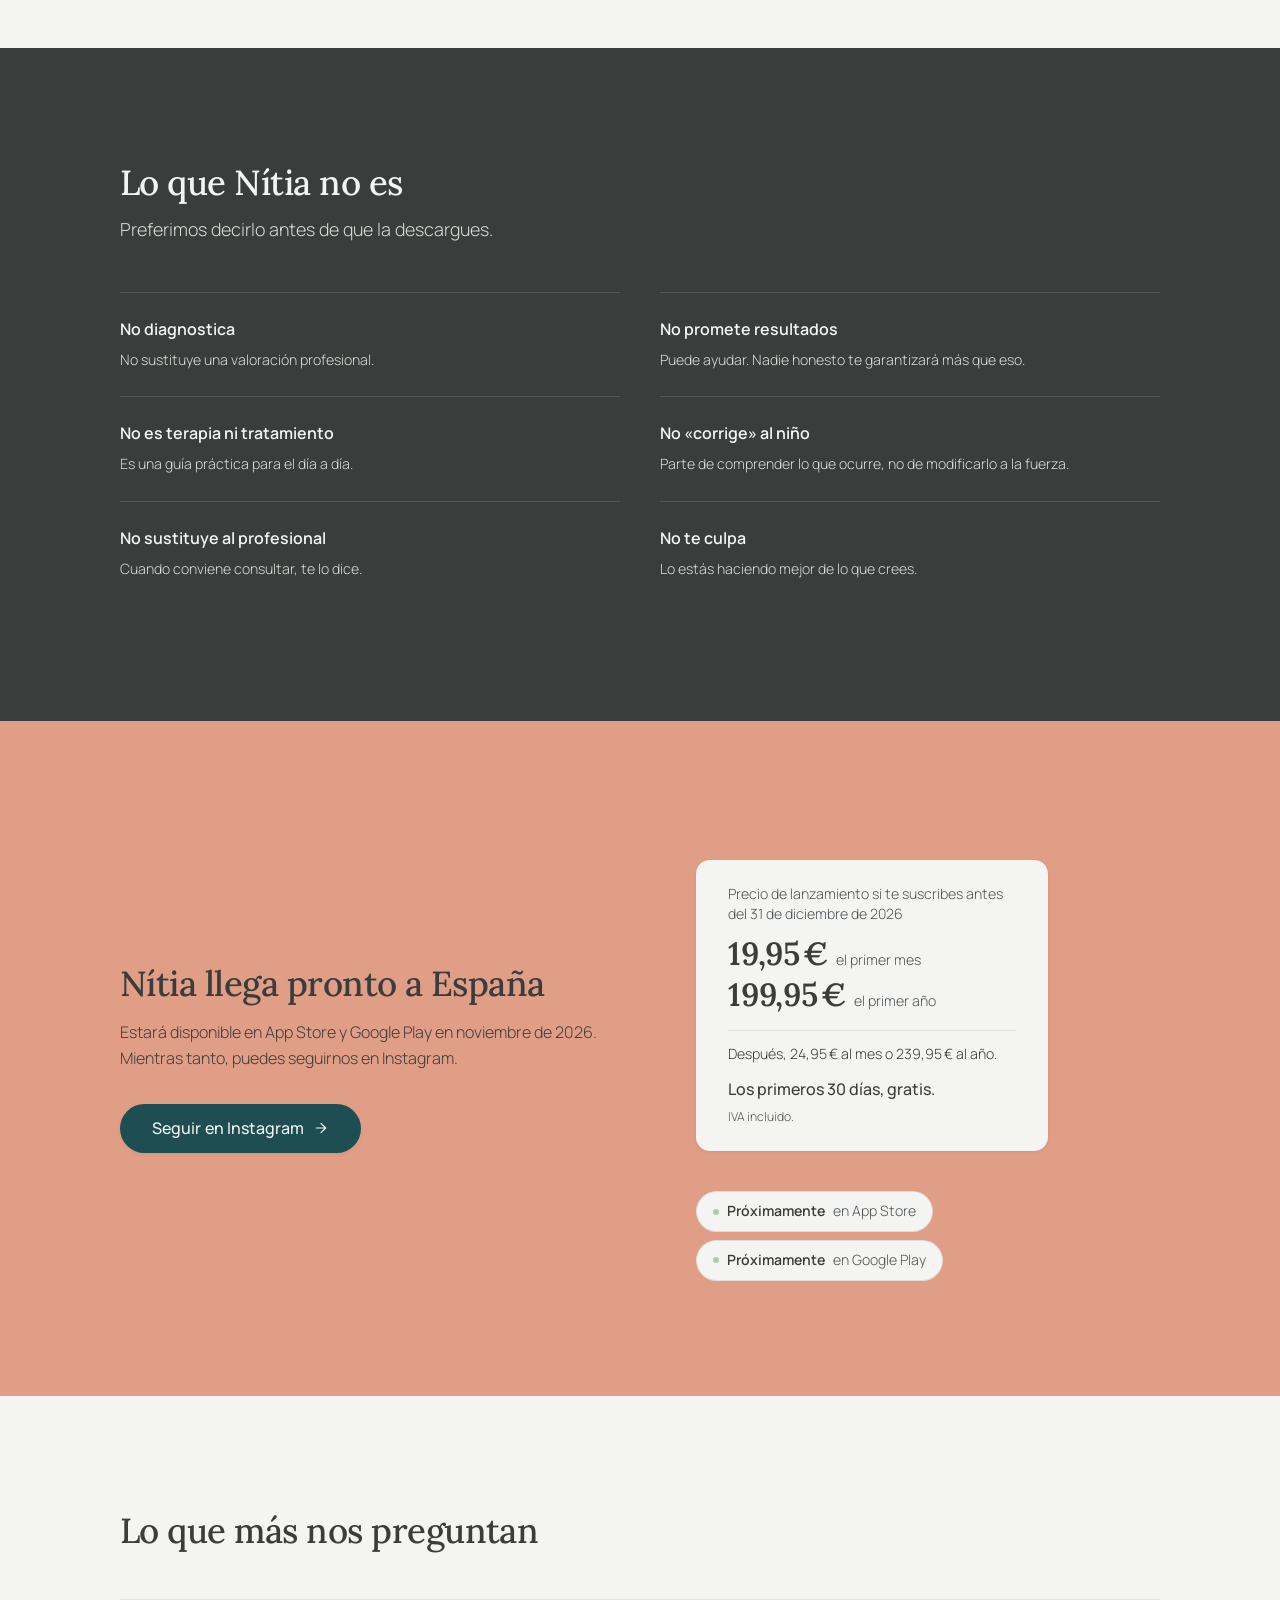
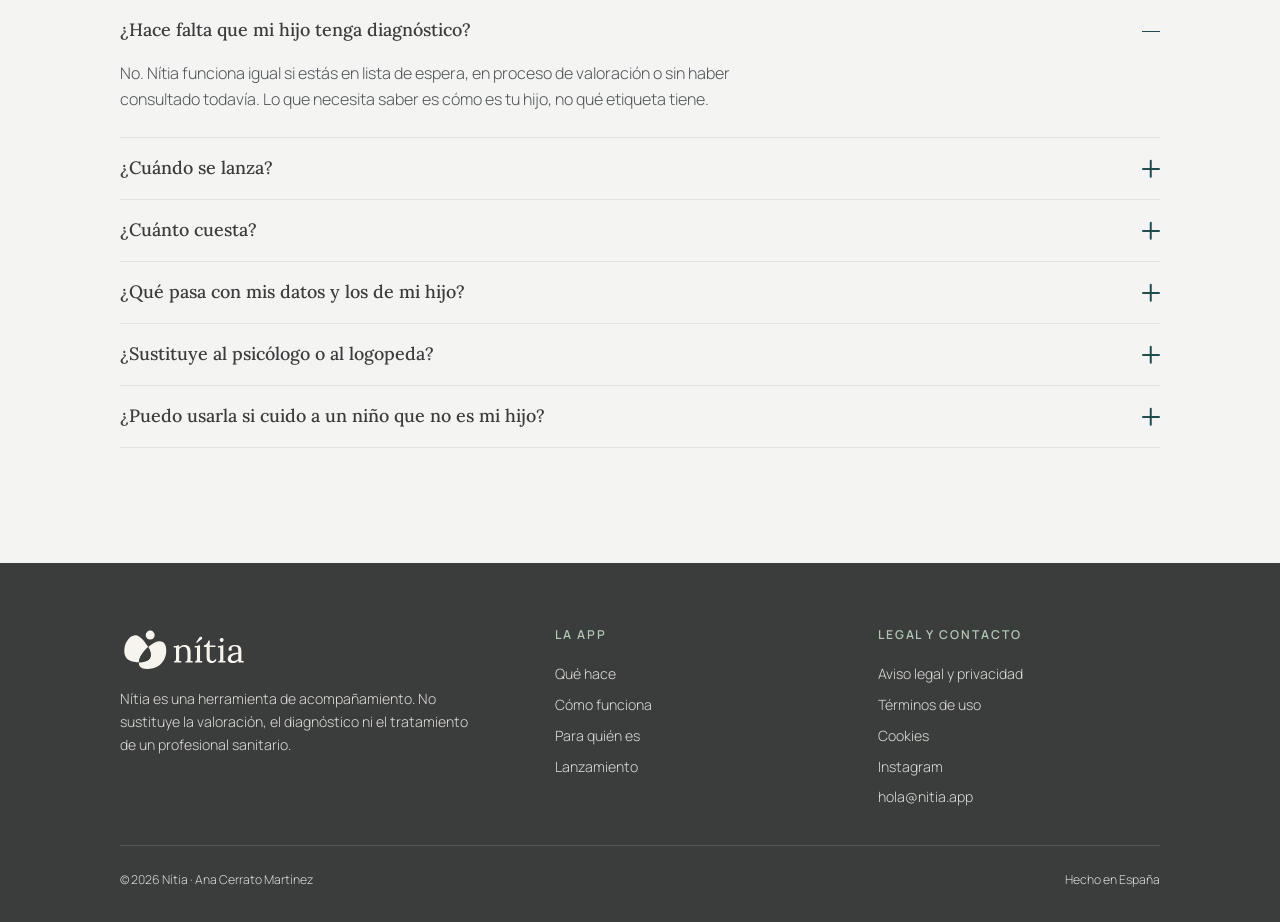
==== commit 2e58c0c8: "Landing: fecha de lanzamiento, Instagram, legales justificados y conservación" ====
--- a/index.html
+++ b/index.html
@@ -50,7 +50,7 @@
 <link rel="stylesheet" href="css/01-tokens.css?v=2026-09-15">
 <link rel="stylesheet" href="css/02-base.css?v=2026-09-15">
 <link rel="stylesheet" href="css/03-componentes.css?v=2026-09-23b">
-<link rel="stylesheet" href="css/04-secciones.css?v=2026-09-23c">
+<link rel="stylesheet" href="css/04-secciones.css?v=2026-09-23d">
 <link rel="stylesheet" href="css/05-utilidades.css?v=2026-09-23">
 <link rel="stylesheet" href="css/06-consentimiento.css?v=2026-09-22">
 </head>
--- a/css/04-secciones.css
+++ b/css/04-secciones.css
@@ -491,6 +491,25 @@
 .legal h3 { font-size: var(--t-md); margin: var(--e-6) 0 var(--e-2); }
 .legal ul { margin: var(--e-3) 0; padding-left: 1.2em; color: var(--texto-medio); }
 .legal li + li { margin-top: var(--e-2); }
+
+/* Texto justificado en las páginas legales (decisión de Isabela, 23-09-2026).
+   La partición silábica (hyphens, en castellano por el lang="es" del <html>)
+   evita los huecos grandes entre palabras en móvil. Los enlaces, el código y
+   las tablas no se parten ni se justifican. */
+.legal p,
+.legal li {
+  text-align: justify;
+  -webkit-hyphens: auto;
+  hyphens: auto;
+}
+.legal a,
+.legal code { -webkit-hyphens: manual; hyphens: manual; }
+/* Las listas, al mismo ancho que los párrafos: justificadas, un borde
+   derecho distinto se nota mucho. */
+.legal ul { max-width: var(--ancho-texto); }
+.legal table p,
+.legal td,
+.legal th { text-align: left; }
 .legal code {
   font-family: ui-monospace, 'SFMono-Regular', Consolas, monospace;
   font-size: .88em;
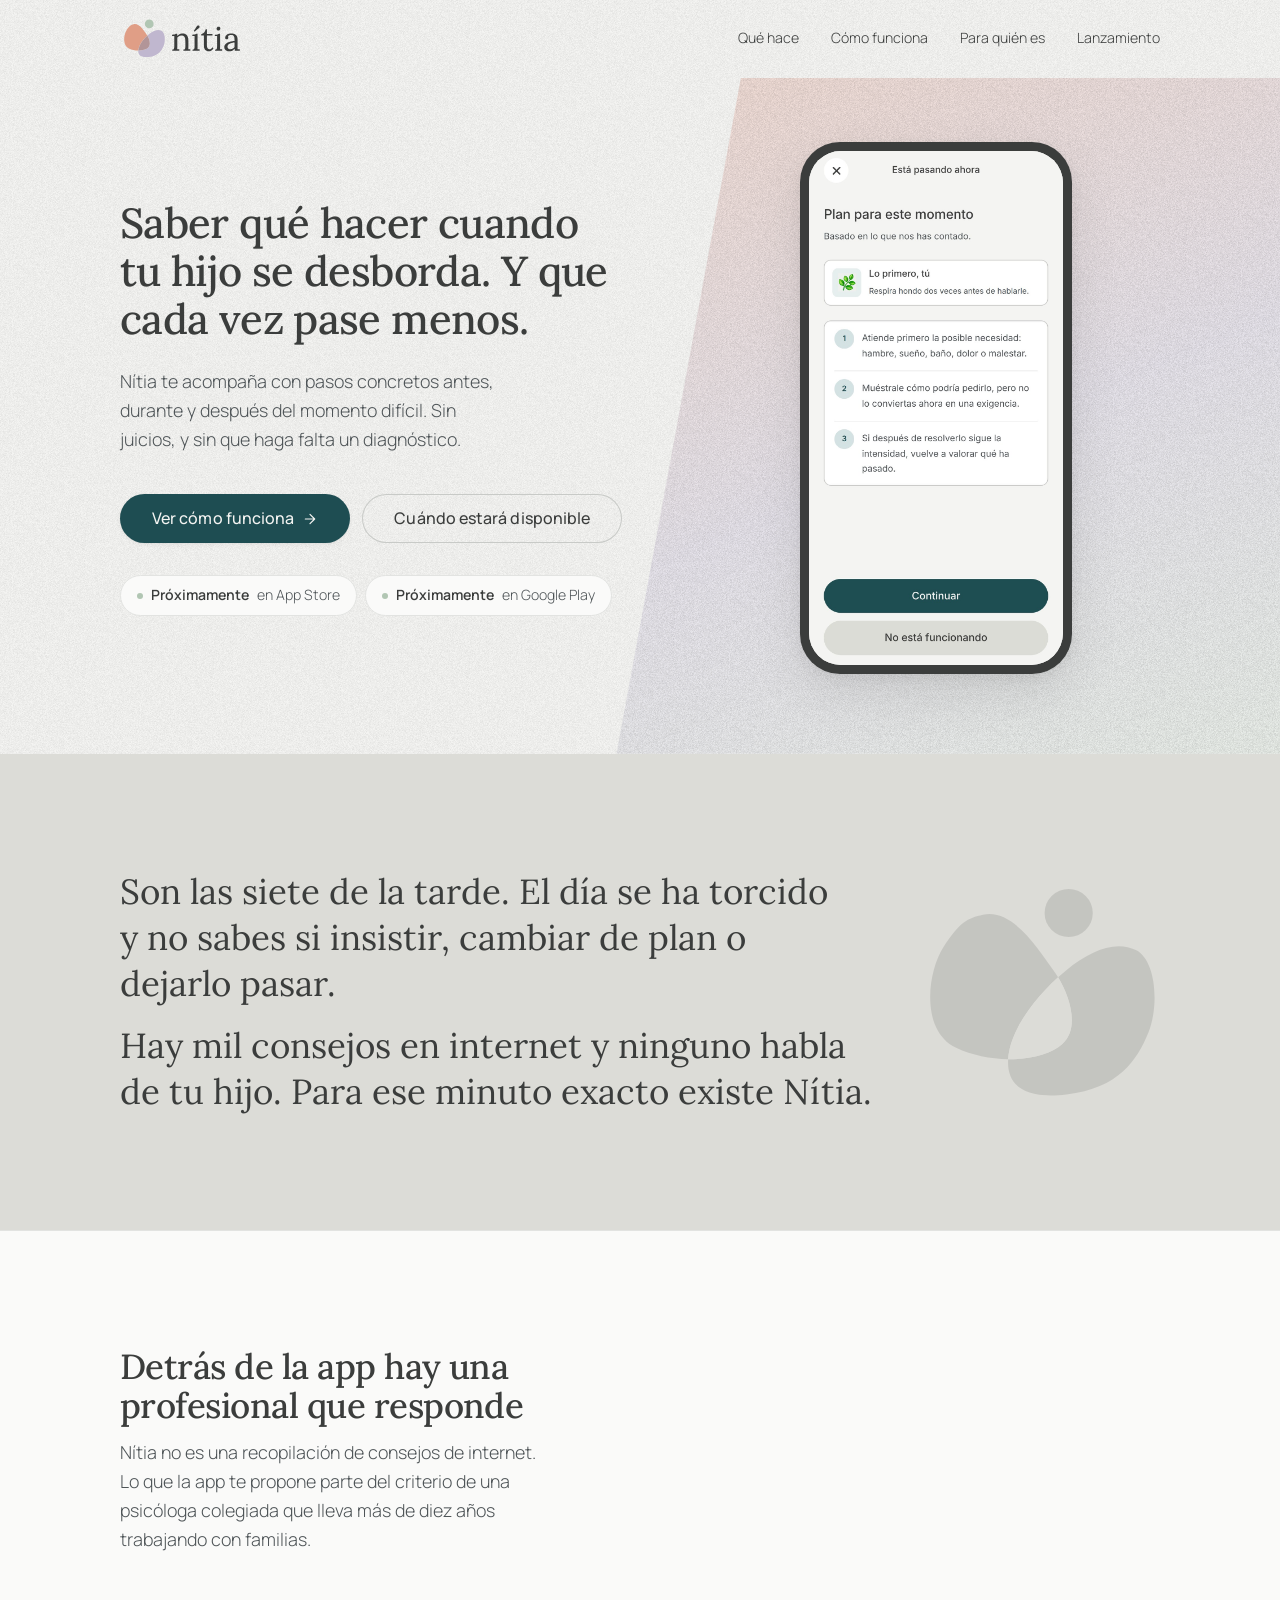
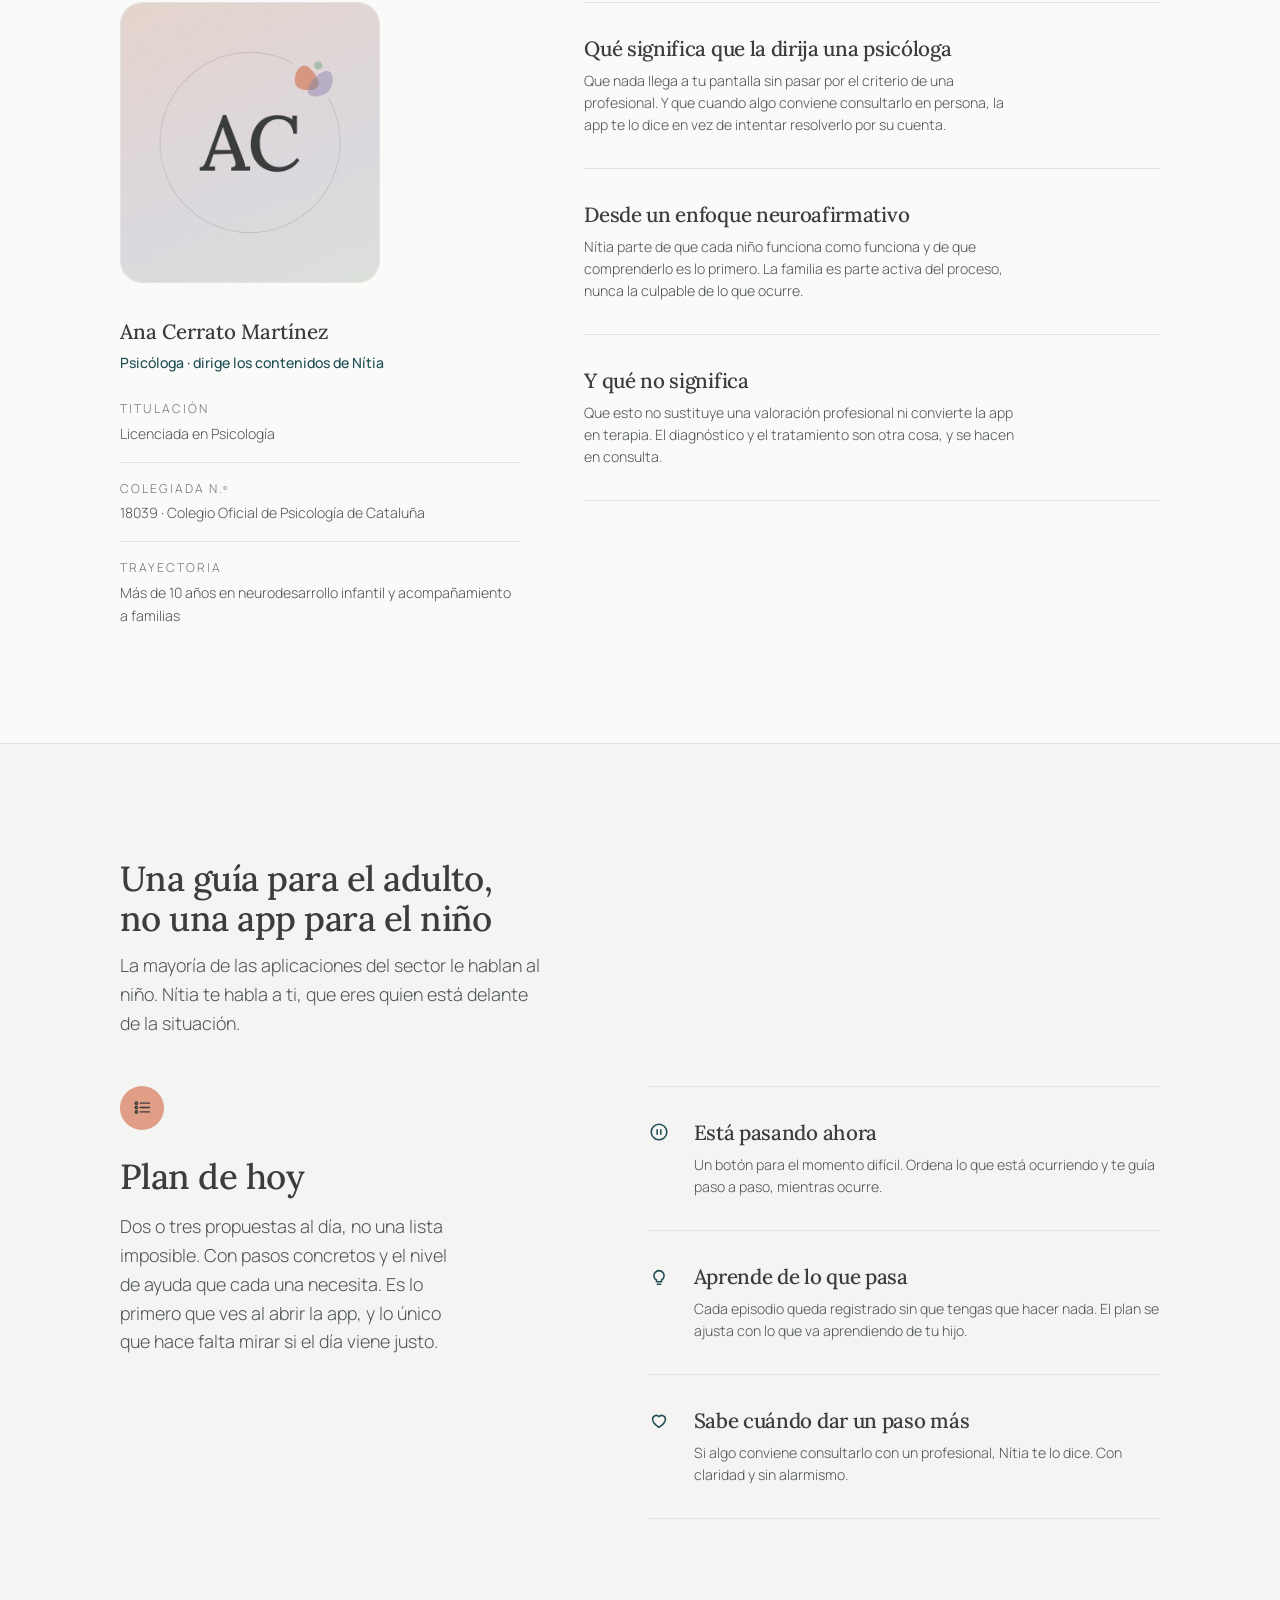
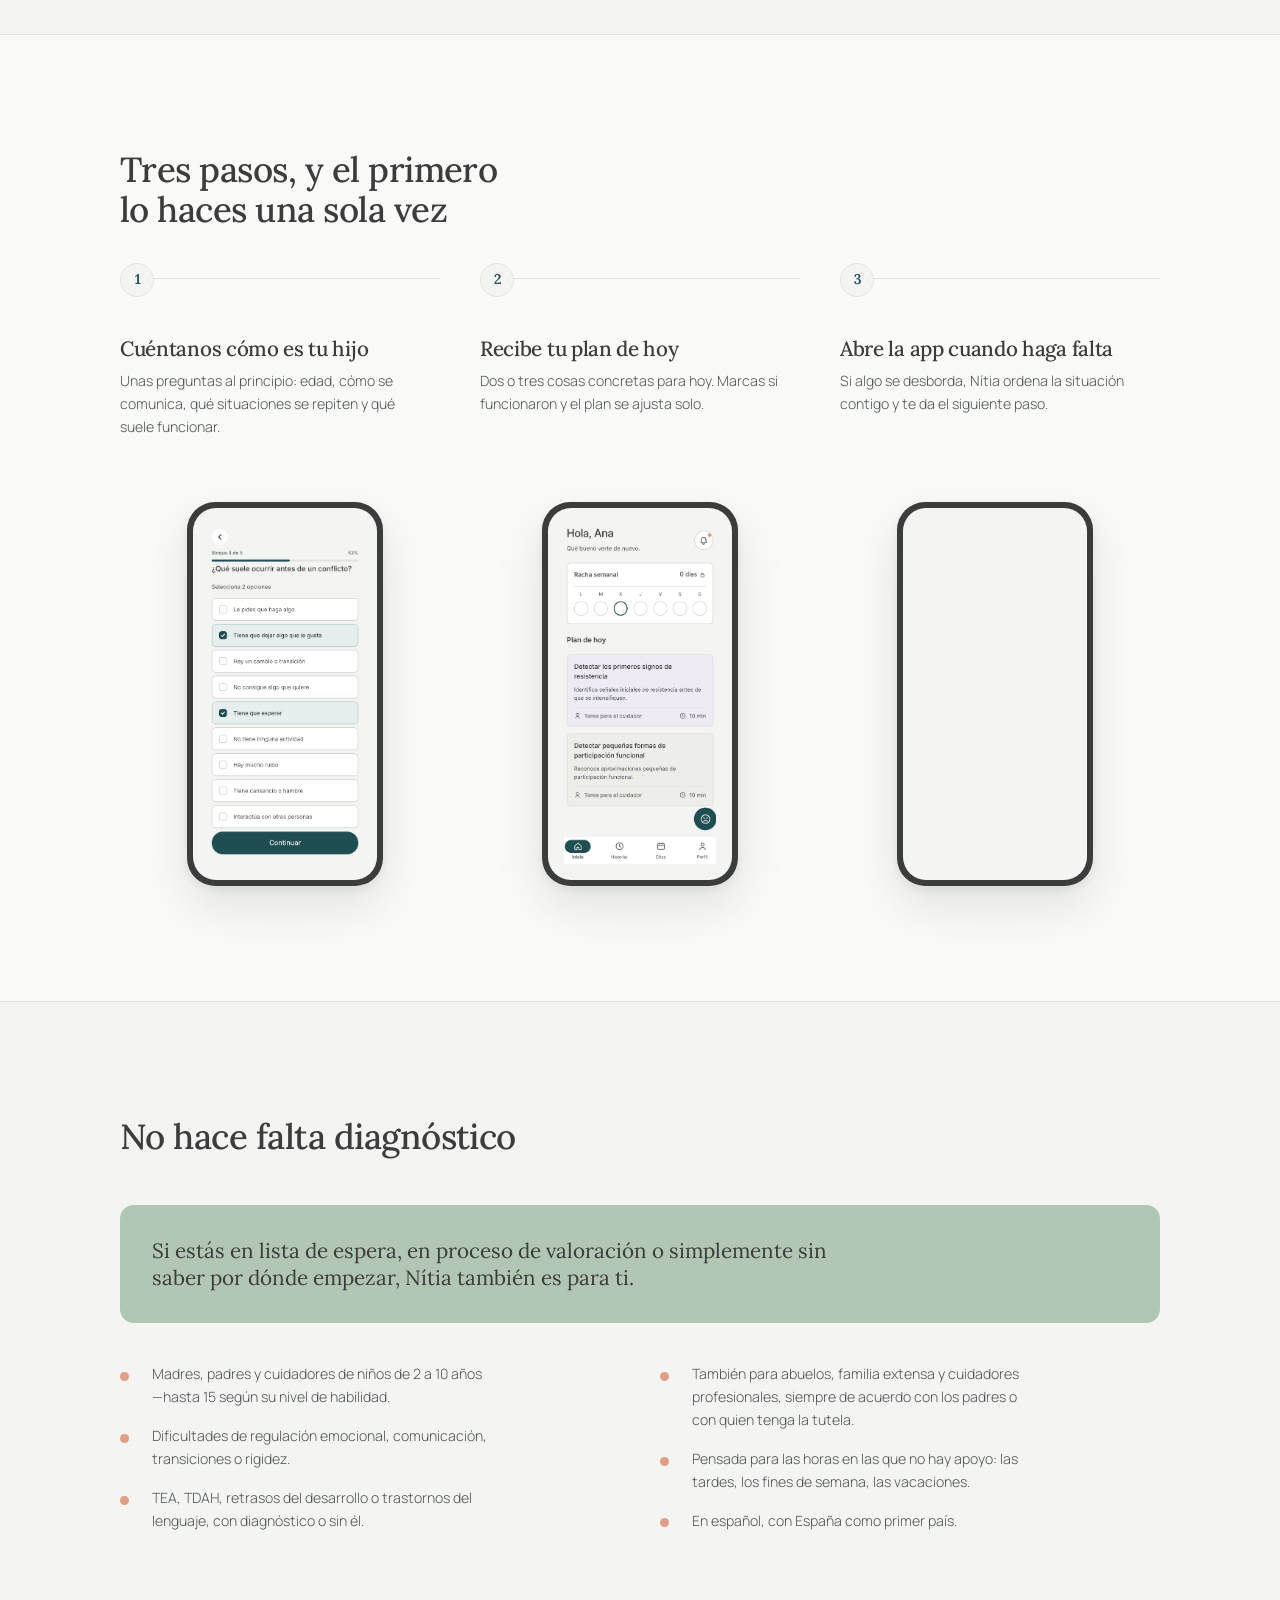
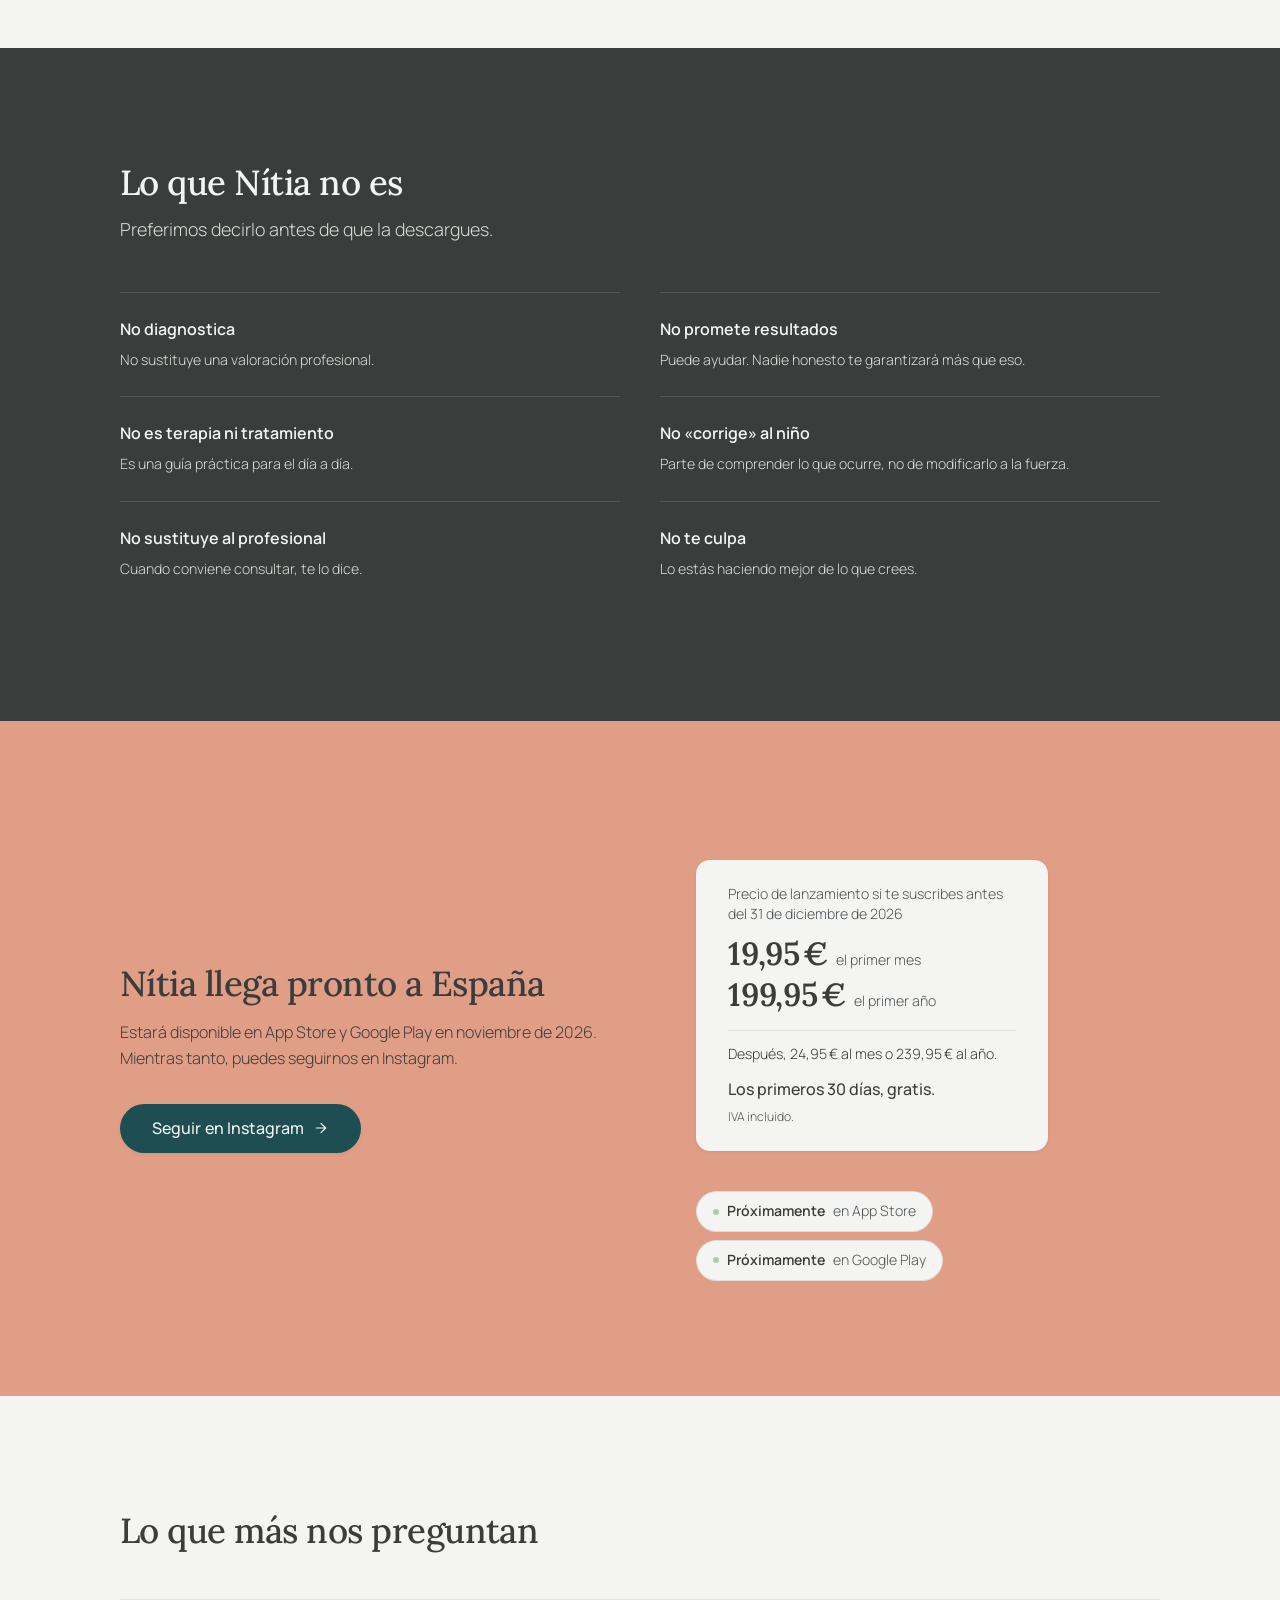
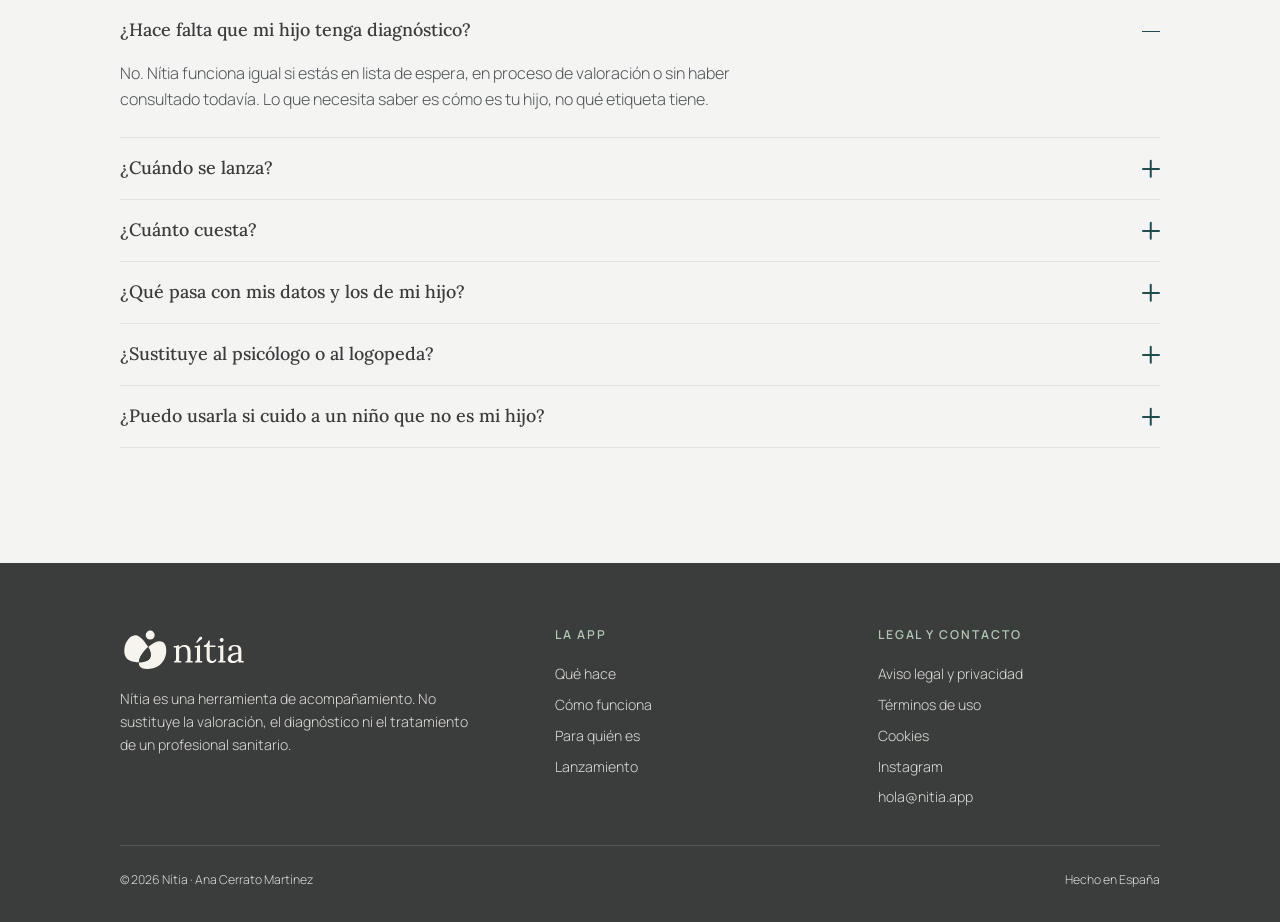
==== commit 0c27a775: "Landing: enlaces a tiendas y robots.txt" ====
--- a/index.html
+++ b/index.html
@@ -114,6 +114,14 @@
              marca de Apple y Google, con normas de uso propias. Hasta que se
              descarguen de sus recursos oficiales, este tratamiento
              tipográfico dice lo mismo sin usarlas indebidamente. -->
+        <!-- TIENDAS (1 de 2) · CUANDO LA APP ESTÉ PUBLICADA: sustituir las dos
+             líneas <span class="pildora"> de aquí abajo por estas dos, con el
+             enlace real de cada tienda dentro de las comillas de href:
+             <a class="pildora" href="ENLACE-DE-APP-STORE" rel="noopener"><span class="punto"></span><b>Disponible</b> en App Store</a>
+             <a class="pildora" href="ENLACE-DE-GOOGLE-PLAY" rel="noopener"><span class="punto"></span><b>Disponible</b> en Google Play</a>
+             El estilo ya está preparado: se ven igual que ahora, pero se
+             pueden pulsar. Hacer lo mismo en «TIENDAS (2 de 2)», en la sección
+             de lanzamiento. -->
         <span class="pildora"><span class="punto"></span><b>Próximamente</b> en App Store</span>
         <span class="pildora"><span class="punto"></span><b>Próximamente</b> en Google Play</span>
       </div>
@@ -448,6 +456,10 @@
        <p class="precio__nota">IVA incluido.</p>
      </div>
      <div class="tiendas">
+       <!-- TIENDAS (2 de 2) · CUANDO LA APP ESTÉ PUBLICADA: el mismo cambio que
+            en «TIENDAS (1 de 2)», en el héroe:
+            <a class="pildora" href="ENLACE-DE-APP-STORE" rel="noopener"><span class="punto"></span><b>Disponible</b> en App Store</a>
+            <a class="pildora" href="ENLACE-DE-GOOGLE-PLAY" rel="noopener"><span class="punto"></span><b>Disponible</b> en Google Play</a> -->
        <span class="pildora"><span class="punto"></span><b>Próximamente</b> en App Store</span>
        <span class="pildora"><span class="punto"></span><b>Próximamente</b> en Google Play</span>
      </div>
